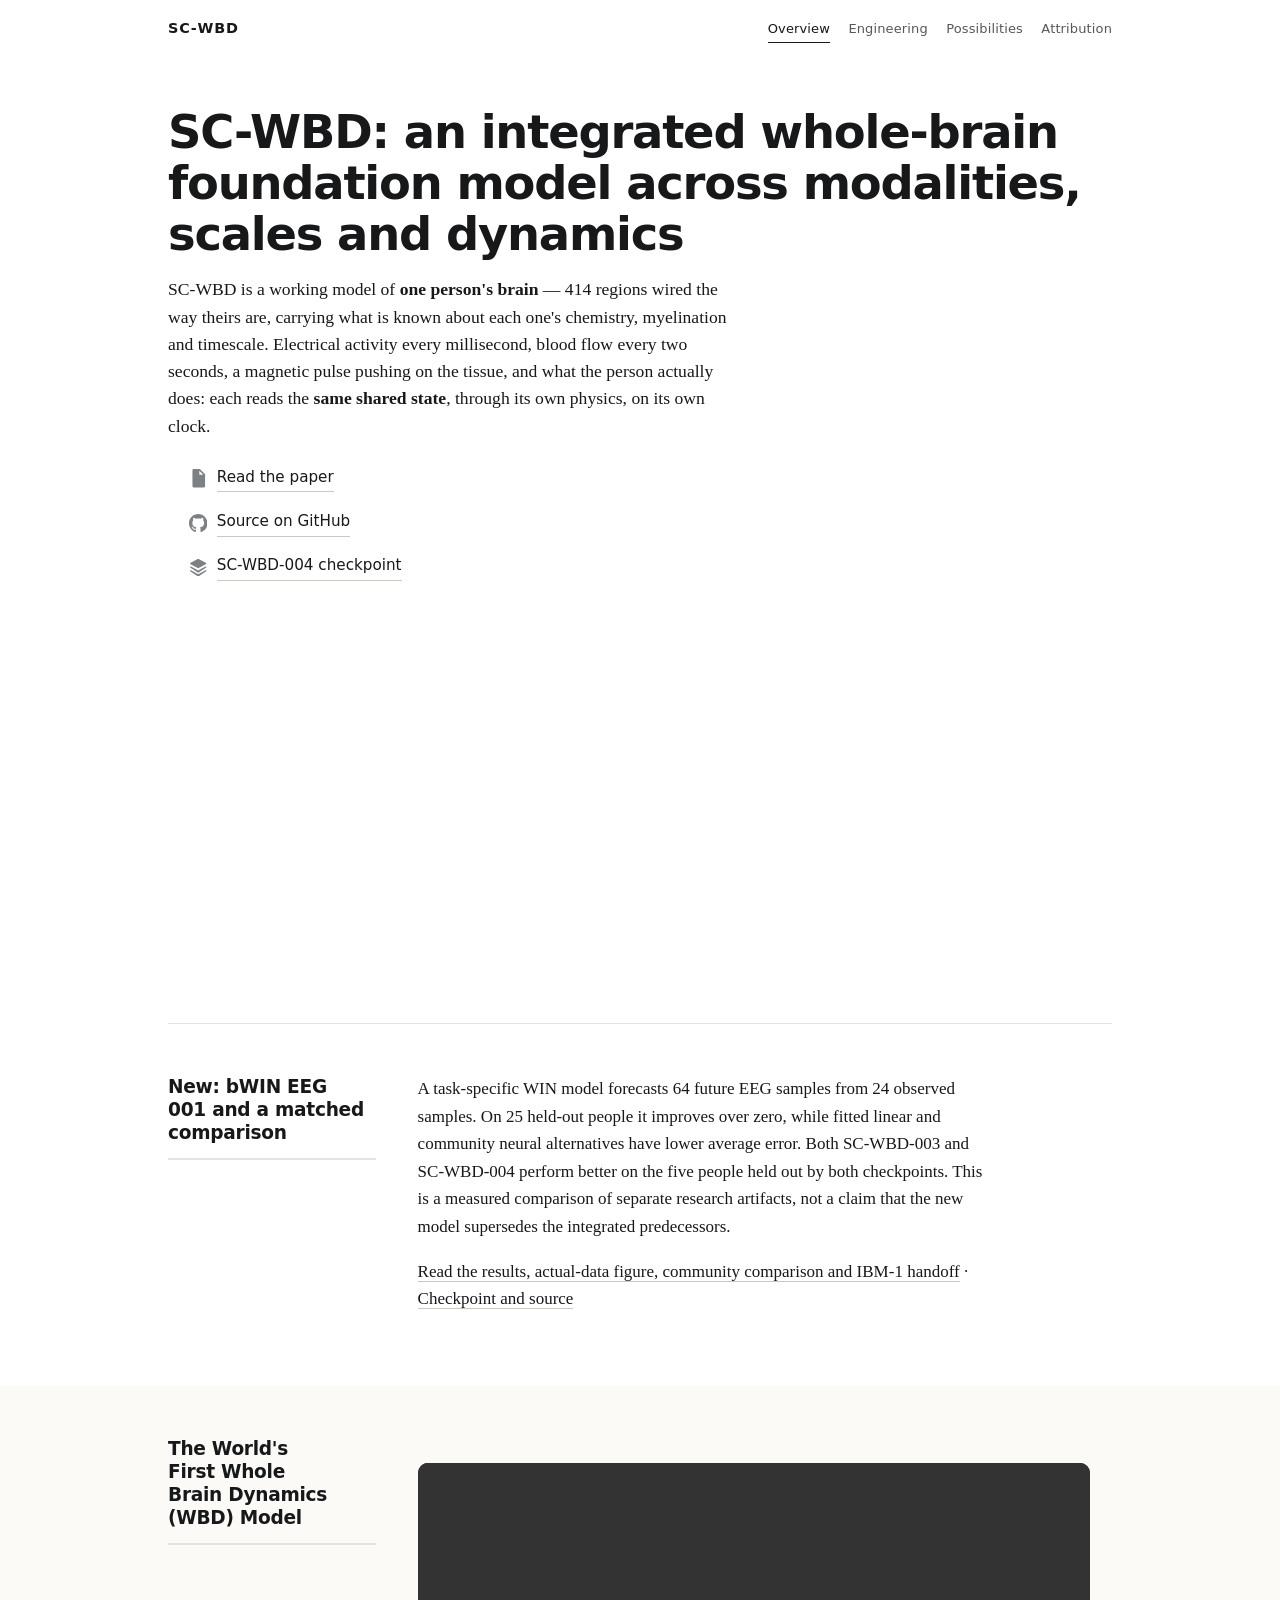
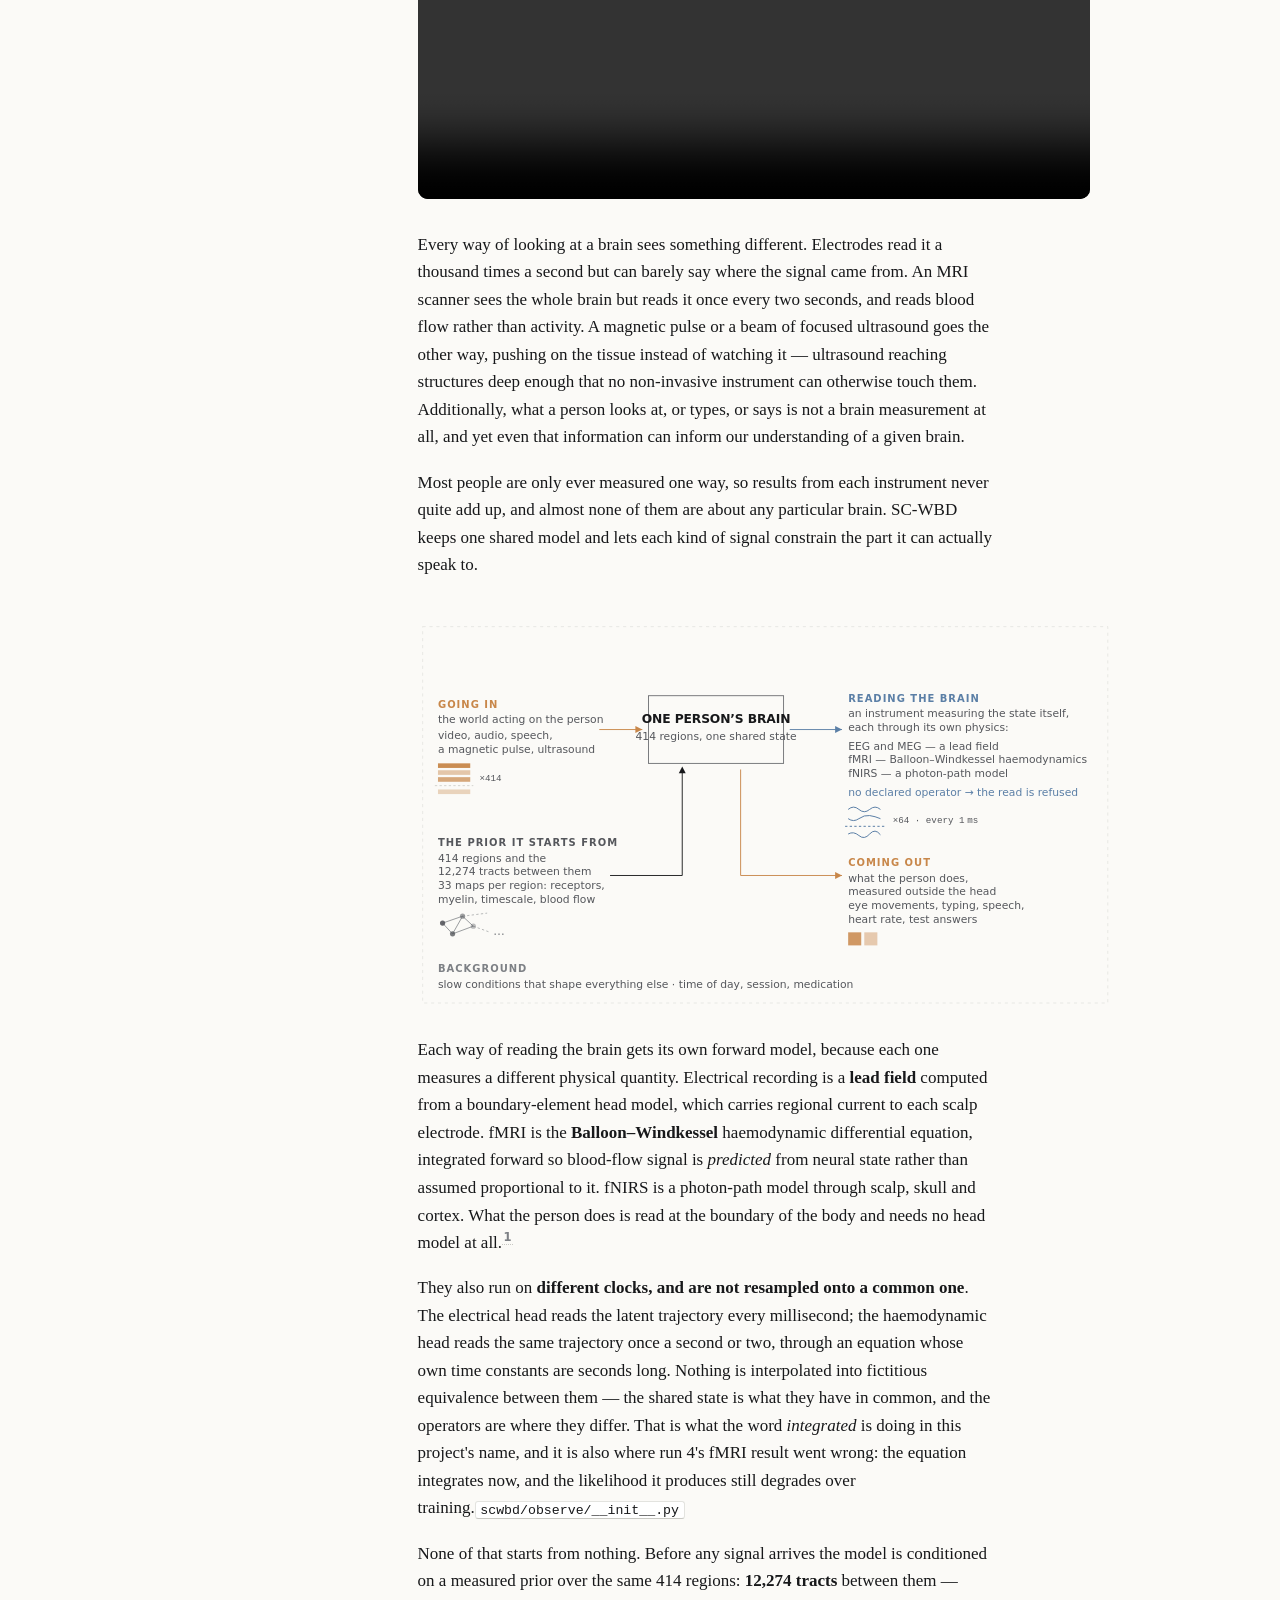
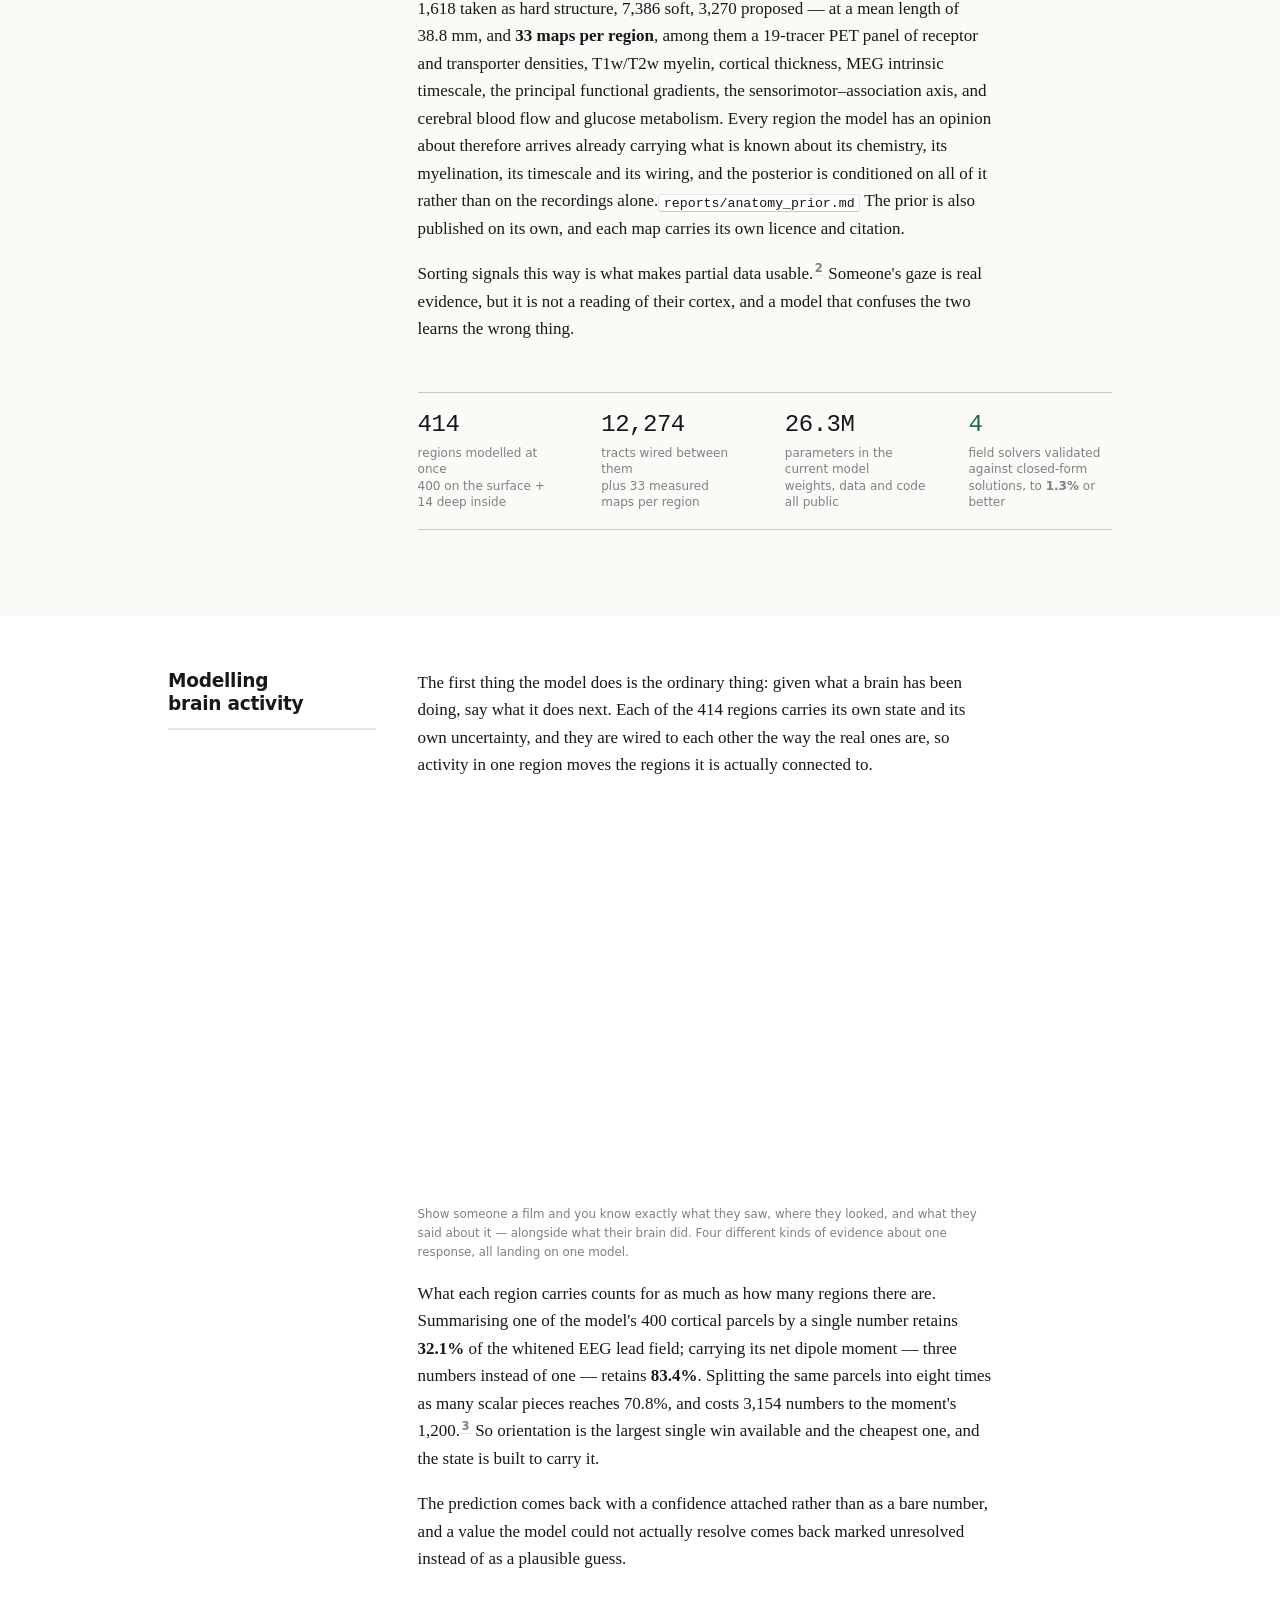
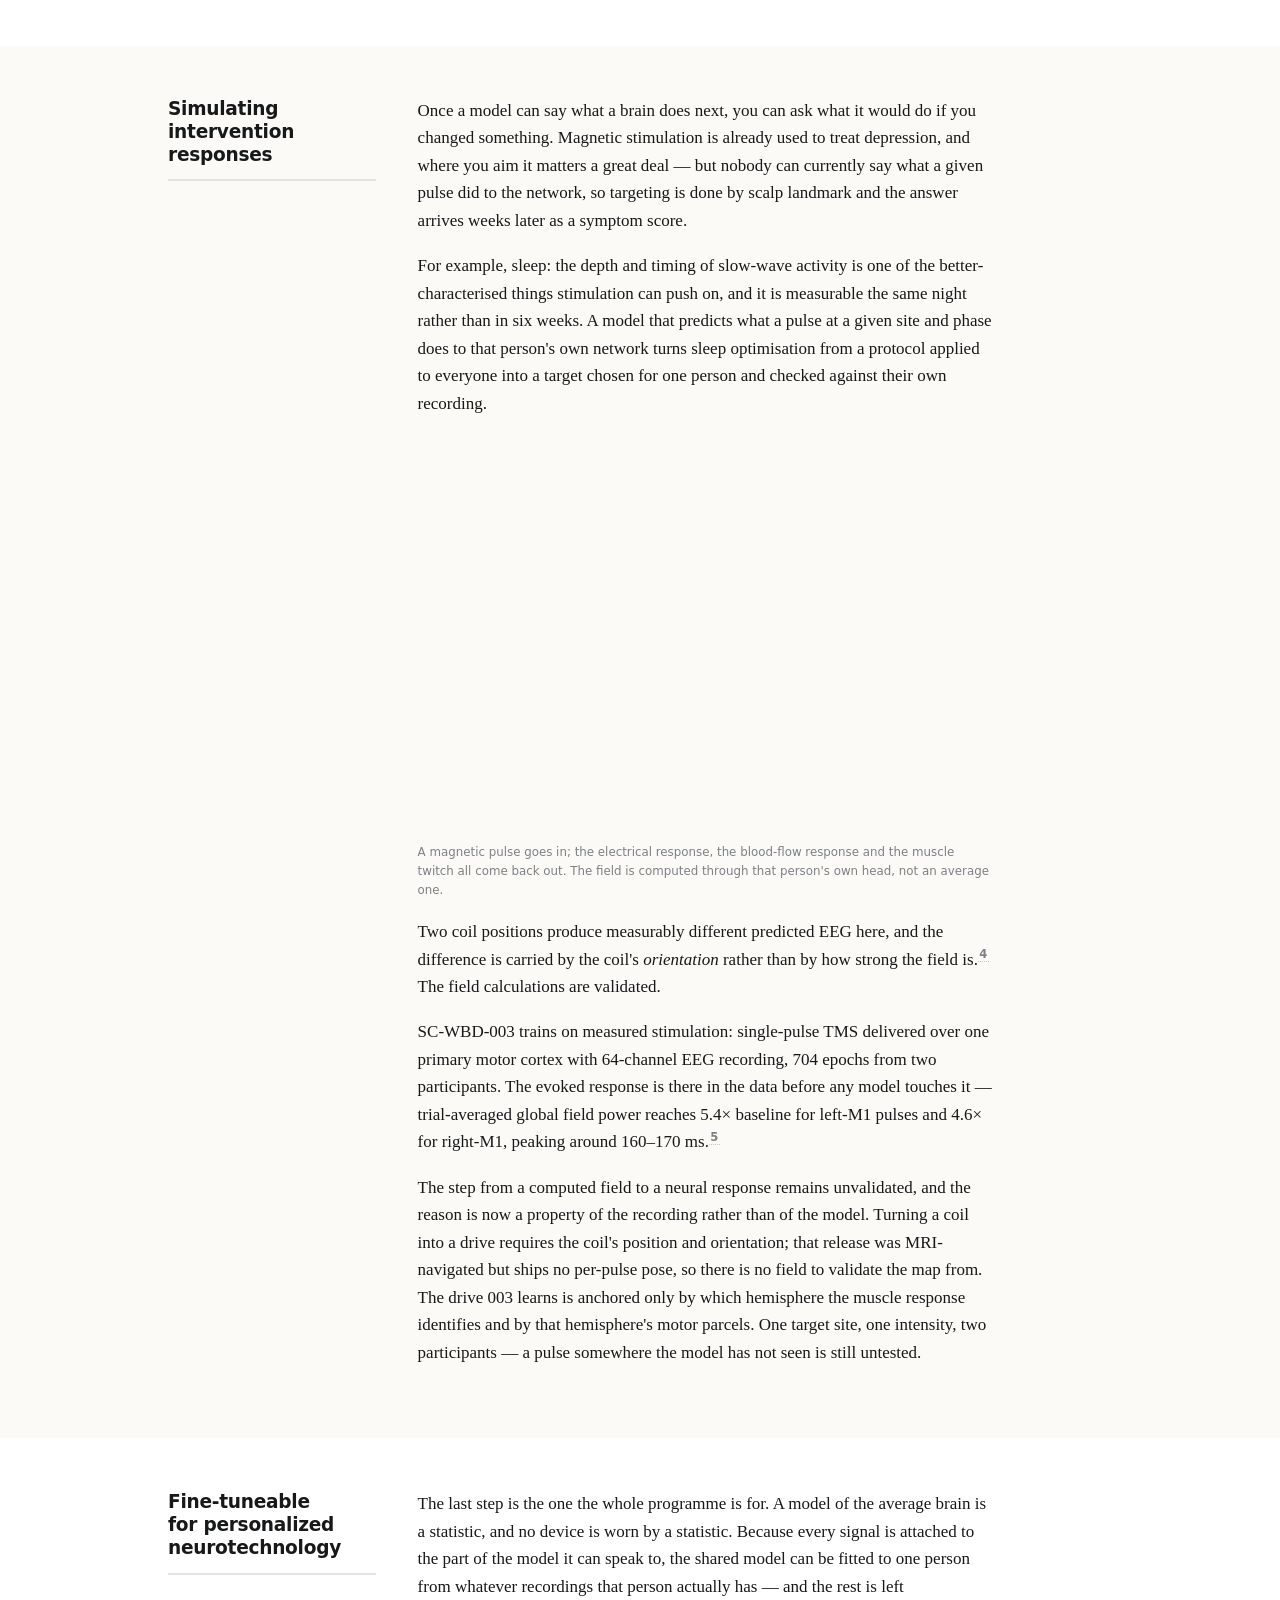
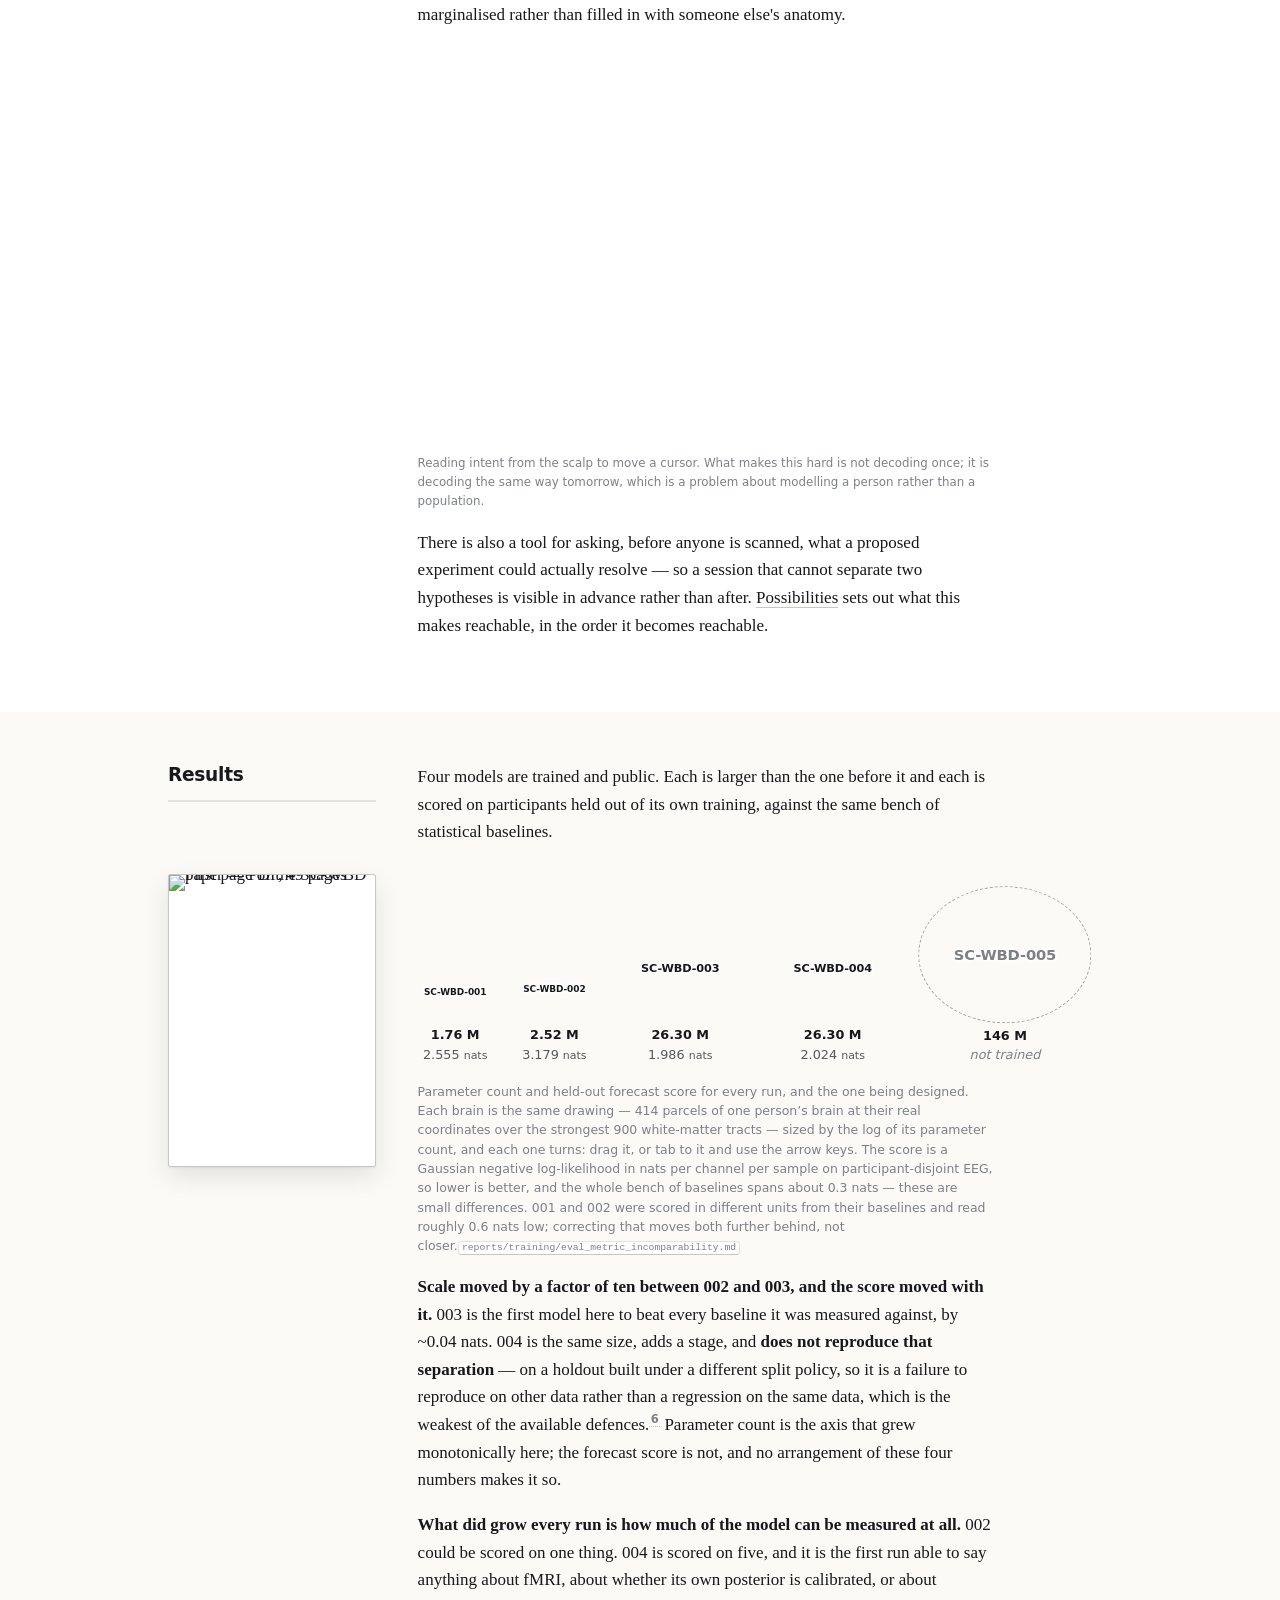
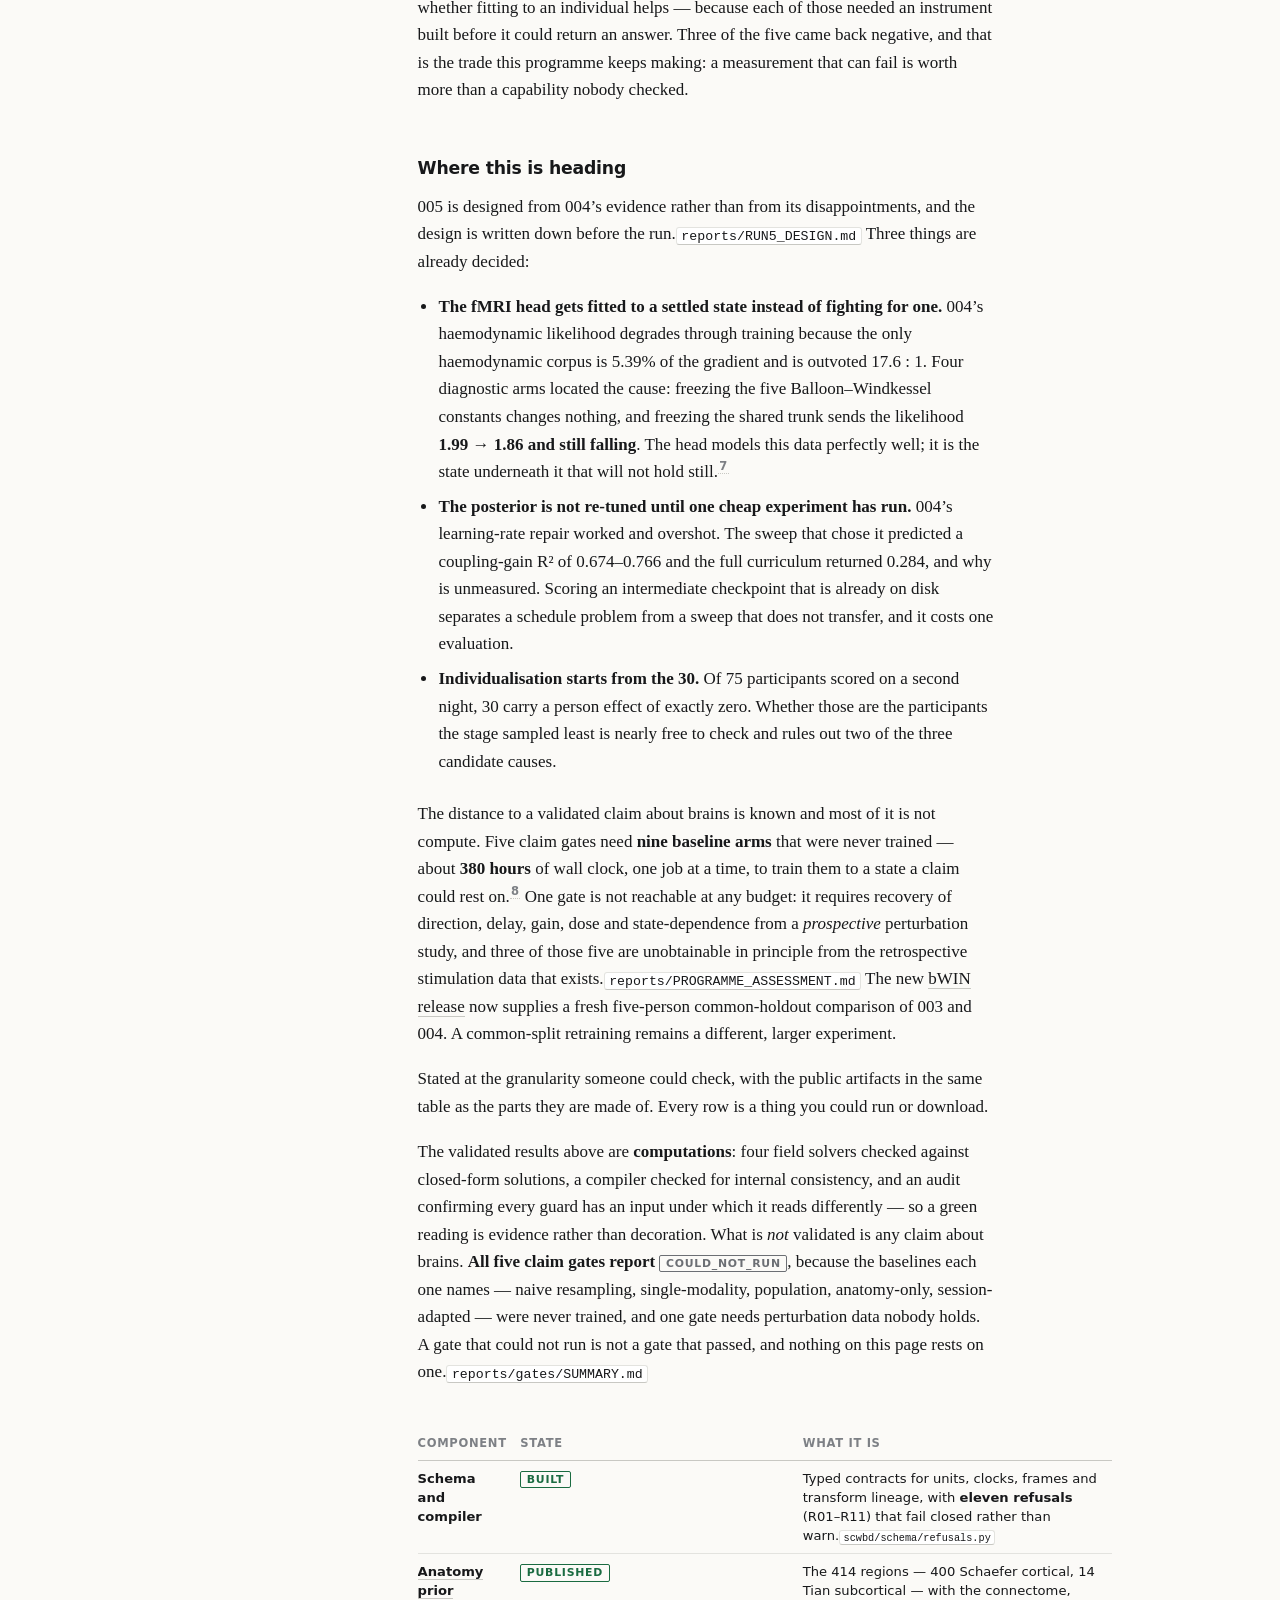
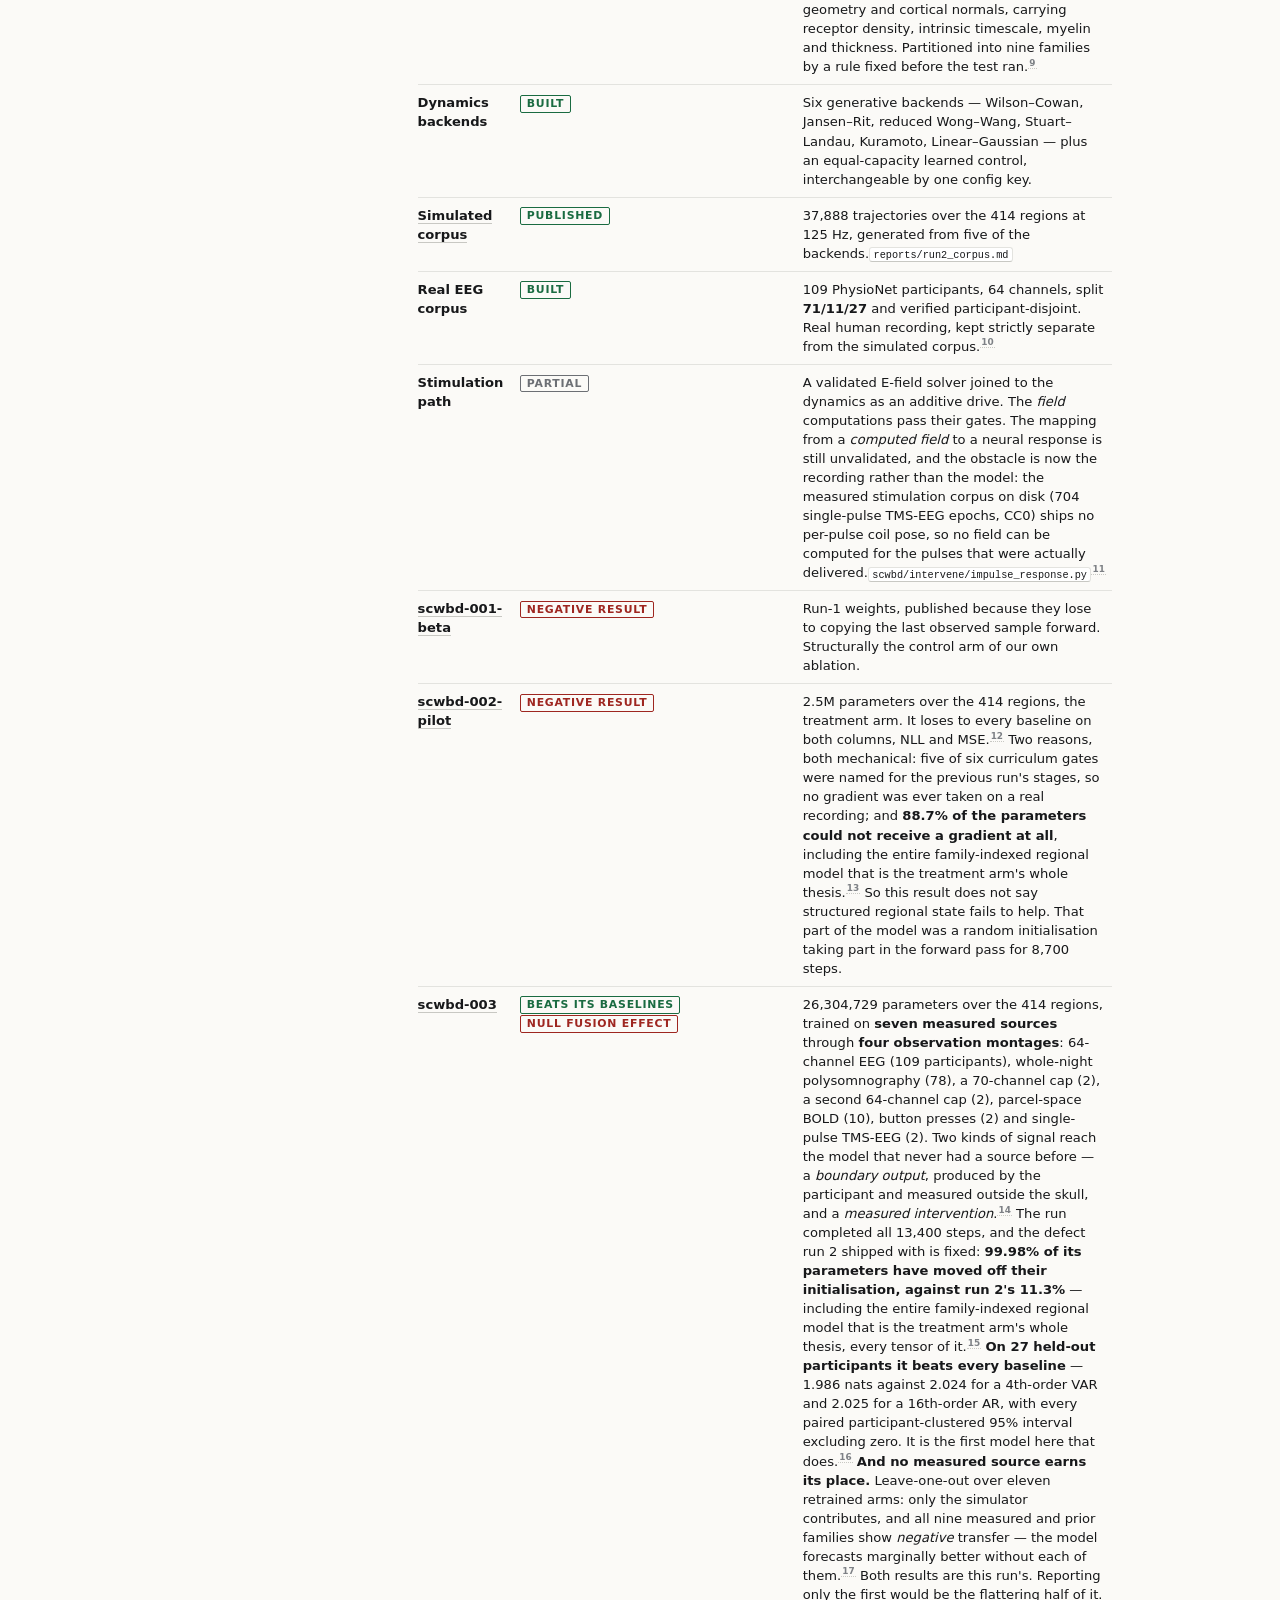
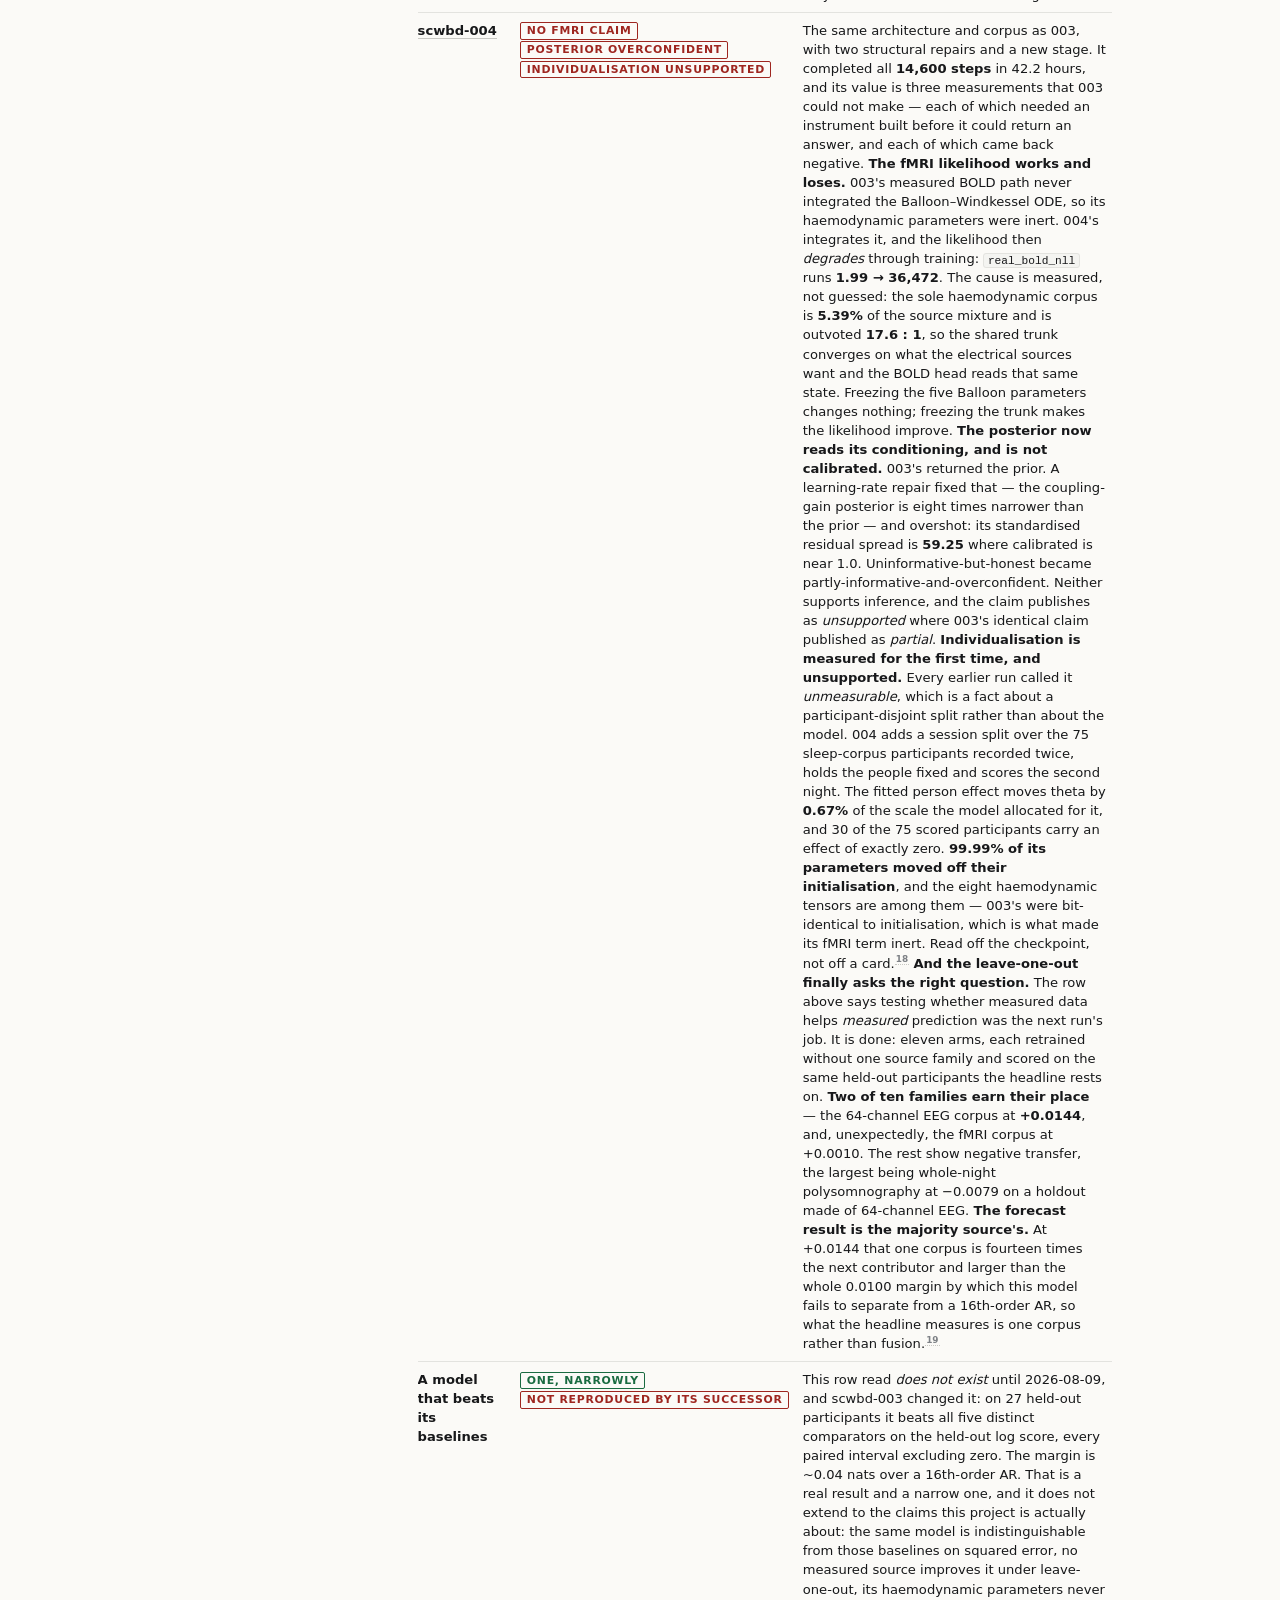
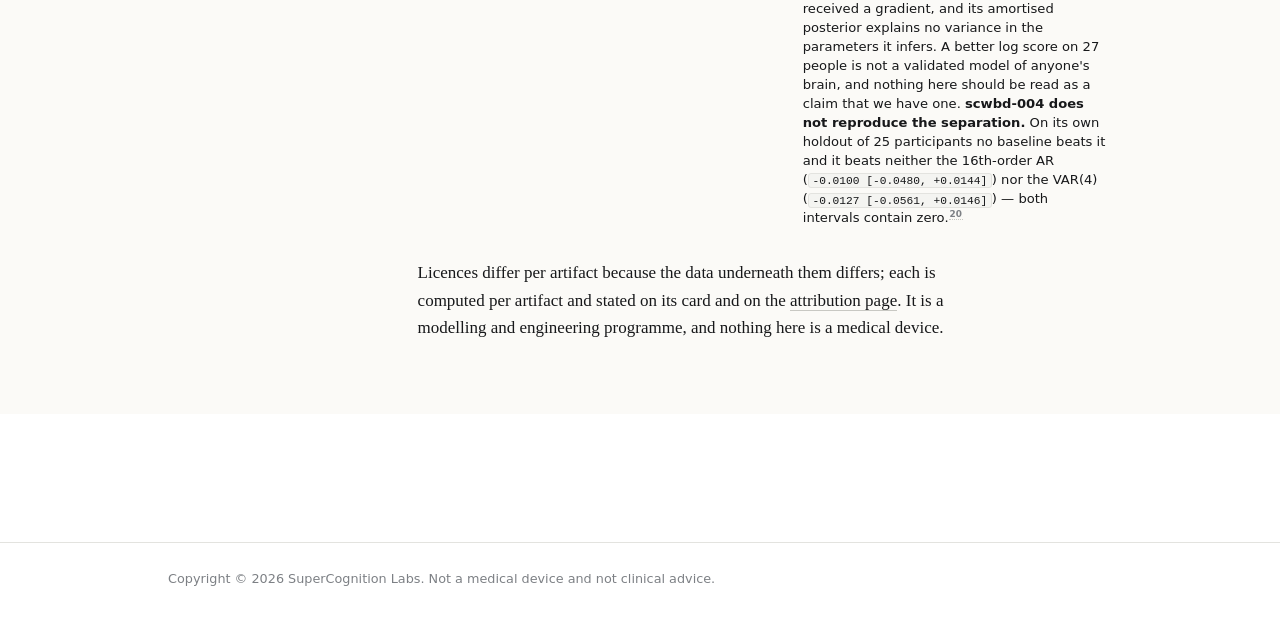
==== docs/index.html @ 57ebc047 "site: publish bWIN EEG comparison and verified checkpoint handoff" ====
<!doctype html>
<html lang="en">
<head>
<meta charset="utf-8">
<meta name="viewport" content="width=device-width, initial-scale=1">
<title>SC-WBD — Integrated whole-brain modelling across modalities, scales and dynamics</title>
<meta name="description" content="A foundation model for one brain&#x27;s dynamics across EEG, MEG, fMRI and stimulation — 414 parcels, structured per-region state, multiple clocks, individualized head model. One trained model beat its statistical baselines on a held-out log score, narrowly; its successor does not reproduce that separation, and measured three capabilities it could not previously test. This site says exactly what each run did and did not show.">
<meta name="color-scheme" content="light dark">
<meta property="og:title" content="SC-WBD — Integrated whole-brain modelling across modalities, scales and dynamics">
<meta property="og:description" content="A foundation model for one brain&#x27;s dynamics across EEG, MEG, fMRI and stimulation — 414 parcels, structured per-region state, multiple clocks, individualized head model. One trained model beat its statistical baselines on a held-out log score, narrowly; its successor does not reproduce that separation, and measured three capabilities it could not previously test. This site says exactly what each run did and did not show.">
<meta property="og:type" content="website">
<link rel="stylesheet" href="static/style.css">
<link rel="icon" href="data:image/svg+xml,<svg xmlns='http://www.w3.org/2000/svg' viewBox='0 0 16 16'><rect width='16' height='16' fill='none'/><rect x='2' y='9' width='2' height='5'/><rect x='5.5' y='5' width='2' height='9'/><rect x='9' y='7' width='2' height='7'/><rect x='12.5' y='2' width='2' height='12'/></svg>">
  <script defer src="static/brain.js"></script>
  <script defer src="static/arch.js"></script>
  <script defer src="static/reveal.js"></script>
</head>
<body class="flat-notes release">

<div class="scrollprog" id="scrollprog" aria-hidden="true"></div>

<header class="masthead">
  <div class="masthead-inner">
    <a class="wordmark" href="index.html">SC&#8209;WBD</a>
    <nav>
        <a href="index.html" class="active">Overview</a>
        <a href="engineering/index.html">Engineering</a>
        <a href="possibilities/index.html">Possibilities</a>
        <a href="attribution.html">Attribution</a>
    </nav>
  </div>
</header>

<main>

  <div class="wrap">
    <div class="pagehead">
      <h1>SC-WBD: an integrated whole-brain foundation model across modalities, scales and dynamics</h1>


    </div>
<div class="prose">
<section class="chapter chapter-intro" id="index-top">


<div class="herosplit herowide">
<div class="herotext">

<p class="lede">SC-WBD is a working model of <strong>one person's brain</strong> — 414
regions wired the way theirs are, carrying what is known about each one's chemistry,
myelination and timescale. Electrical activity every millisecond, blood flow every two
seconds, a magnetic pulse pushing on the tissue, and what the person actually does: each
reads the <strong>same shared state</strong>, through its own physics, on its own clock.</p>

<ul class="jumplinks">
<li><a href="paper/sc-wbd.pdf">
  <svg viewBox="0 0 16 16" aria-hidden="true"><path d="M4 0h5.5L14 4.5V15a1 1 0 0 1-1 1H4a1 1 0 0 1-1-1V1a1 1 0 0 1 1-1zm5 1.6V5h3.4L9 1.6zM5.2 8h5.6v1.1H5.2V8zm0 2.6h5.6v1.1H5.2v-1.1z"/></svg>
  <span>Read the paper</span></a></li>
<li><a href="https://github.com/JacobFV/sc-wbd">
  <svg viewBox="0 0 16 16" aria-hidden="true"><path d="M8 0C3.58 0 0 3.58 0 8c0 3.54 2.29 6.53 5.47 7.59.4.07.55-.17.55-.38 0-.19-.01-.82-.01-1.49-2.01.37-2.53-.49-2.69-.94-.09-.23-.48-.94-.82-1.13-.28-.15-.68-.52-.01-.53.63-.01 1.08.58 1.23.82.72 1.21 1.87.87 2.33.66.07-.52.28-.87.51-1.07-1.78-.2-3.64-.89-3.64-3.95 0-.87.31-1.59.82-2.15-.08-.2-.36-1.02.08-2.12 0 0 .67-.21 2.2.82a7.4 7.4 0 0 1 2-.27c.68 0 1.36.09 2 .27 1.53-1.04 2.2-.82 2.2-.82.44 1.1.16 1.92.08 2.12.51.56.82 1.27.82 2.15 0 3.07-1.87 3.75-3.65 3.95.29.25.54.73.54 1.48 0 1.07-.01 1.93-.01 2.2 0 .21.15.46.55.38A8.01 8.01 0 0 0 16 8c0-4.42-3.58-8-8-8z"/></svg>
  <span>Source on GitHub</span></a></li>
<li><a href="https://huggingface.co/jacob-valdez/scwbd-004">
  <svg viewBox="0 0 16 16" aria-hidden="true"><path d="M8 .6 15 4.3v.9L8 8.9 1 5.2v-.9L8 .6zM1 7.1l1.9 1L8 10.8l5.1-2.7 1.9-1v1.2L8 12.9 1 8.3V7.1zm0 3.3 1.9 1L8 14.1l5.1-2.7 1.9-1v1.2L8 16.2 1 11.6v-1.2z"/></svg>
  <span>SC-WBD-004 checkpoint</span></a></li>
</ul>

</div>
<div class="herofig">

<canvas class="arch-canvas archhero" data-case="bci" data-panels="scene"
        data-uses="on"
        data-src="static/brain.json" data-edges="static/edges.json"
        aria-label="SC-WBD-004, at the centre of the 414 regions of one person's brain at their real coordinates, with the strongest white-matter tracts between them. Drag to orbit. Around it, what the model is for: neural state estimation, whole-brain forecasting, cross-modal prediction, EEG source inference, EEG computer control, neural error detection, motor-intent decoding, language decoding, cognitive-state decoding, individualized brain mapping, functional network mapping, connectivity inference, perturbation forecasting, TMS target selection, TMS response prediction, tFUS target selection, tFUS response prediction, closed-loop neuromodulation, neurofeedback control, cognitive intervention design, longitudinal brain modeling, personalized digital twins, and behavioral forecasting."></canvas>

</div>
</div>
</section>
<section class="chapter" id="new-bwin-eeg-001-and-a-matched-comparison">
<h2>New: bWIN EEG 001 and a matched comparison</h2>

<p>A task-specific WIN model forecasts 64 future EEG samples from 24 observed
samples. On 25 held-out people it improves over zero, while fitted linear and
community neural alternatives have lower average error. Both SC-WBD-003 and
SC-WBD-004 perform better on the five people held out by both checkpoints.
This is a measured comparison of separate research artifacts, not a claim that
the new model supersedes the integrated predecessors.</p>
<p><a href="releases/bwin-eeg-001.html">Read the results, actual-data figure,
community comparison and IBM-1 handoff</a> ·
<a href="https://huggingface.co/brandonin/bwin-eeg-001">Checkpoint and source</a></p>
</section>
<section class="chapter tinted" id="the-world-s-first-whole-brain-dynamics-wbd-model">
<h2>The World's First Whole Brain Dynamics (WBD) Model</h2>


<figure class="videofig">
  <video controls preload="metadata" playsinline aria-label="What SC-WBD is, and what it is for, 52 seconds" src="https://pub-045364f0fab44827afa95b1e44b6e18d.r2.dev/scwbd-overview.mp4"></video>
</figure>

<p>Every way of looking at a brain sees something different. Electrodes read it a
thousand times a second but can barely say where the signal came from. An MRI
scanner sees the whole brain but reads it once every two seconds, and reads blood
flow rather than activity. A magnetic pulse or a beam of focused ultrasound goes
the other way, pushing on the tissue instead of watching it — ultrasound reaching
structures deep enough that no non-invasive instrument can otherwise touch them.
Additionally, what a person looks at, or types, or says is not a brain measurement
at all, and yet even that information can inform our understanding of a given
brain.</p>

<p>Most people are only ever measured one way, so results from each instrument
never quite add up, and almost none of them are about any particular brain.
SC-WBD keeps one shared model and lets each kind of signal constrain the part it
can actually speak to.</p>

<figure class="schematic">
<svg class="s-land" viewBox="0 0 904 502" role="img"
     aria-label="Schematic: what goes into the model and what comes out. The prior it starts from — 414 regions, 12,274 tracts between them, and 33 maps per region covering receptors, myelin, intrinsic timescale and blood flow. Going in: the world acting on the person. In the middle, one person's brain as one shared state. Reading the brain measures that state through a named forward operator — EEG and MEG through a lead field from a head model, fMRI through Balloon-Windkessel haemodynamics, fNIRS through a photon-path model — and an observation with no declared operator is refused. Coming out is what the person does, measured outside the head. Background is the slow conditions enclosing all of it.">
  <!-- context: the slow conditions everything else happens inside -->
  <rect class="s-dash" x="6" y="6" width="892" height="490"/>
  <text class="s-kind s-faint" x="26" y="456">BACKGROUND</text>
  <text class="s-note" x="26" y="476">slow conditions that shape everything else &#183; time of day, session, medication</text>

  <!-- The brain sits left of centre. It was centred, and the right column then
       had 210 units for lines like "Balloon-Windkessel haemodynamics", which
       left the drawing through the right edge -- the SVG is overflow:visible,
       so the text was not clipped by the viewBox, it was clipped by the page. -->
  <rect class="s-box s-strong" x="300" y="96" width="176" height="88"/>
  <text class="s-title" x="388" y="132" text-anchor="middle">ONE PERSON&#8217;S BRAIN</text>
  <text class="s-note" x="388" y="154" text-anchor="middle">414 regions, one shared state</text>

  <!-- stimulus -->
  <text class="s-kind s-warm" x="26" y="112">GOING IN</text>
  <text class="s-note" x="26" y="132">the world acting on the person</text>
  <text class="s-note" x="26" y="152">video, audio, speech,</text>
  <text class="s-note" x="26" y="170">a magnetic pulse, ultrasound</text>
  <path class="s-arrow s-warm" d="M236 140 H292"/>
  <path class="s-head s-warm" d="M292 140 l-9 -4.5 v9 z"/>
  <g class="s-glyph s-glyph-warm">
    <rect x="26" y="184" width="42" height="6" opacity="0.95"/>
    <rect x="26" y="193" width="42" height="6" opacity="0.45"/>
    <rect x="26" y="202" width="42" height="6" opacity="0.72"/>
    <path class="s-glyph-break" d="M22 213 H72"/>
    <rect x="26" y="218" width="42" height="6" opacity="0.34"/>
  </g>
  <text class="s-glyph-n" x="80" y="207">&#215;414</text>

  <!-- the prior: the conditioning that is there before any signal arrives -->
  <text class="s-kind" x="26" y="292">THE PRIOR IT STARTS FROM</text>
  <text class="s-note" x="26" y="312">414 regions and the</text>
  <text class="s-note" x="26" y="330">12,274 tracts between them</text>
  <text class="s-note" x="26" y="348">33 maps per region: receptors,</text>
  <text class="s-note" x="26" y="366">myelin, timescale, blood flow</text>
  <path class="s-arrow" d="M250 330 H344 V196"/>
  <path class="s-head" d="M344 188 l-4.5 9 h9 z"/>
  <g class="s-glyph s-glyph-graph">
    <path d="M32 392 L58 383 M32 392 L45 406 M58 383 L72 396 M45 406 L72 396 M58 383 L45 406"/>
    <path class="s-glyph-trail" d="M72 396 L94 404 M58 383 L90 379"/>
    <circle cx="32" cy="392" r="3.4" opacity="0.9"/>
    <circle cx="58" cy="383" r="3.4" opacity="0.55"/>
    <circle cx="45" cy="406" r="3.4" opacity="0.78"/>
    <circle cx="72" cy="396" r="3.4" opacity="0.38"/>
  </g>
  <text class="s-glyph-e" x="98" y="408">&#8230;</text>

  <!-- observation, through named operators -->
  <path class="s-arrow s-cool" d="M484 140 H552"/>
  <path class="s-head s-cool" d="M552 140 l-9 -4.5 v9 z"/>
  <text class="s-kind s-cool" x="560" y="104">READING THE BRAIN</text>
  <text class="s-note" x="560" y="124">an instrument measuring the state itself,</text>
  <text class="s-note" x="560" y="142">each through its own physics:</text>
  <text class="s-note" x="560" y="166">EEG and MEG &#8212; a lead field</text>
  <text class="s-note" x="560" y="184">fMRI &#8212; Balloon&#8211;Windkessel haemodynamics</text>
  <text class="s-note" x="560" y="202">fNIRS &#8212; a photon-path model</text>
  <text class="s-note s-cool" x="560" y="226">no declared operator &#8594; the read is refused</text>
  <g class="s-glyph s-glyph-cool">
    <path d="M560 244 q7 -6 14 0 t14 0 t14 0"/>
    <path d="M560 256 q7 5 14 0 t14 -4 t14 4"/>
    <path class="s-glyph-break" d="M556 266 H610"/>
    <path d="M560 276 q7 -4 14 2 t14 -2 t14 1"/>
  </g>
  <text class="s-glyph-n" x="618" y="262">&#215;64 &#183; every 1&#8239;ms</text>

  <!-- boundary output -->
  <path class="s-arrow s-warm" d="M420 192 V330 H552"/>
  <path class="s-head s-warm" d="M552 330 l-9 -4.5 v9 z"/>
  <text class="s-kind s-warm" x="560" y="318">COMING OUT</text>
  <text class="s-note" x="560" y="338">what the person does,</text>
  <text class="s-note" x="560" y="356">measured outside the head</text>
  <text class="s-note" x="560" y="374">eye movements, typing, speech,</text>
  <text class="s-note" x="560" y="392">heart rate, test answers</text>
  <g class="s-glyph s-glyph-warm">
    <rect x="560" y="404" width="17" height="17" opacity="0.85"/>
    <rect x="581" y="404" width="17" height="17" opacity="0.42"/>
  </g>
</svg>
<svg class="s-port" viewBox="0 0 420 1120" role="img" aria-hidden="true">
  <rect class="s-dash" x="6" y="6" width="408" height="1108"/>

  <!-- the prior, first: it is there before any signal arrives, and it gets
       its own arrow. Without one it reads as a caption rather than an input,
       which is exactly the thing this drawing was underselling. -->
  <text class="s-kind" x="26" y="56">THE PRIOR IT STARTS FROM</text>
  <text class="s-note" x="26" y="80">414 regions and the</text>
  <text class="s-note" x="26" y="102">12,274 tracts between them</text>
  <text class="s-note" x="26" y="124">33 maps per region:</text>
  <text class="s-note" x="26" y="146">receptors, myelin,</text>
  <text class="s-note" x="26" y="168">timescale, blood flow</text>
  <g class="s-glyph s-glyph-graph">
    <path d="M32 196 L60 186 M32 196 L46 212 M60 186 L76 200 M46 212 L76 200 M60 186 L46 212"/>
    <path class="s-glyph-trail" d="M76 200 L100 209 M60 186 L96 182"/>
    <circle cx="32" cy="196" r="3.6" opacity="0.9"/>
    <circle cx="60" cy="186" r="3.6" opacity="0.55"/>
    <circle cx="46" cy="212" r="3.6" opacity="0.78"/>
    <circle cx="76" cy="200" r="3.6" opacity="0.38"/>
  </g>
  <text class="s-glyph-e" x="104" y="212">&#8230;</text>
  <path class="s-arrow" d="M300 200 H344 V424"/>
  <path class="s-head" d="M344 432 l-4.5 -9 h9 z"/>

  <!-- stimulus -->
  <text class="s-kind s-warm" x="26" y="266">GOING IN</text>
  <text class="s-note" x="26" y="290">the world acting on the person</text>
  <text class="s-note" x="26" y="312">video, audio, speech,</text>
  <text class="s-note" x="26" y="334">a magnetic pulse, ultrasound</text>
  <g class="s-glyph s-glyph-warm">
    <rect x="26" y="350" width="44" height="7" opacity="0.95"/>
    <rect x="26" y="360" width="44" height="7" opacity="0.45"/>
    <rect x="26" y="370" width="44" height="7" opacity="0.72"/>
    <path class="s-glyph-break" d="M22 382 H74"/>
    <rect x="26" y="388" width="44" height="7" opacity="0.34"/>
  </g>
  <text class="s-glyph-n" x="82" y="376">&#215;414</text>
  <path class="s-arrow s-warm" d="M210 404 V424"/>
  <path class="s-head s-warm" d="M210 432 l-4.5 -9 h9 z"/>

  <!-- the object being modelled -->
  <rect class="s-box s-strong" x="60" y="440" width="300" height="96"/>
  <text class="s-title" x="210" y="480" text-anchor="middle">ONE PERSON&#8217;S BRAIN</text>
  <text class="s-note" x="210" y="506" text-anchor="middle">414 regions, one shared state</text>

  <!-- both outputs leave the brain: a short fork, then two blocks -->
  <path class="s-arrow s-cool" d="M150 536 V596"/>
  <path class="s-head s-cool" d="M150 604 l-4.5 -9 h9 z"/>
  <path class="s-arrow s-warm" d="M300 536 V848 H70 V862"/>
  <path class="s-head s-warm" d="M70 870 l-4.5 -9 h9 z"/>

  <text class="s-kind s-cool" x="26" y="636">READING THE BRAIN</text>
  <text class="s-note" x="26" y="660">an instrument measuring the</text>
  <text class="s-note" x="26" y="682">state itself, each through</text>
  <text class="s-note" x="26" y="704">its own physics:</text>
  <text class="s-note" x="26" y="732">EEG and MEG &#8212; a lead field</text>
  <text class="s-note" x="26" y="754">fMRI &#8212; Balloon&#8211;Windkessel</text>
  <text class="s-note" x="26" y="776">fNIRS &#8212; a photon-path model</text>
  <g class="s-glyph s-glyph-cool">
    <path d="M26 796 q8 -6 16 0 t16 0 t16 0"/>
    <path d="M26 810 q8 5 16 0 t16 -4 t16 4"/>
    <path class="s-glyph-break" d="M22 822 H84"/>
    <path d="M26 834 q8 -4 16 2 t16 -2 t16 1"/>
  </g>
  <text class="s-glyph-n" x="94" y="818">&#215;64 &#183; every 1&#8239;ms</text>

  <text class="s-kind s-warm" x="26" y="884">COMING OUT</text>
  <text class="s-note" x="26" y="908">what the person does,</text>
  <text class="s-note" x="26" y="930">measured outside the head</text>
  <text class="s-note" x="26" y="952">eye movements, typing, speech,</text>
  <text class="s-note" x="26" y="974">heart rate, test answers</text>
  <g class="s-glyph s-glyph-warm">
    <rect x="26" y="992" width="19" height="19" opacity="0.85"/>
    <rect x="50" y="992" width="19" height="19" opacity="0.42"/>
  </g>

  <text class="s-kind s-faint" x="26" y="1054">BACKGROUND</text>
  <text class="s-note" x="26" y="1078">slow conditions that shape all of it &#183;</text>
  <text class="s-note" x="26" y="1098">time of day, session, medication</text>
</svg>
</figure>

<p>Each way of reading the brain gets its own forward model, because each one
measures a different physical quantity. Electrical recording is a
<strong>lead field</strong> computed from a boundary-element head model, which
carries regional current to each scalp electrode. fMRI is the
<strong>Balloon&#8211;Windkessel</strong> haemodynamic differential equation,
integrated forward so blood-flow signal is <em>predicted</em> from neural state
rather than assumed proportional to it. fNIRS is a photon-path model through
scalp, skull and cortex. What the person does is read at the boundary of the
body and needs no head model at all.<span class="note"><input type="checkbox" id="index-n1" class="note-toggle"><label for="index-n1" class="note-ref">1</label><span class="note-body"><span class="note-n">1</span>In the package these are
<code>EEGObservationOperator</code>, <code>BOLDObservationOperator</code>,
<code>FNIRSObservationOperator</code> and
<code>BehaviorObservationOperator</code>. Each implements the same interface —
a prediction plus a bias-and-variance ledger — on its own spatial support and
its own clock, and each returns what it does not know rather than a point
estimate that hides it.</span></span></p>

<p>They also run on <strong>different clocks, and are not resampled onto a
common one</strong>. The electrical head reads the latent trajectory every
millisecond; the haemodynamic head reads the same trajectory once a second or
two, through an equation whose own time constants are seconds long. Nothing is
interpolated into fictitious equivalence between them — the shared state is
what they have in common, and the operators are where they differ. That is what
the word <em>integrated</em> is doing in this project's name, and it is also
where run 4's fMRI result went wrong: the equation integrates now, and the
likelihood it produces still degrades over training.<a class="src" href="https://github.com/JacobFV/sc-wbd/blob/master/scwbd/observe/__init__.py">scwbd/observe/__init__.py</a></p>

<p>None of that starts from nothing. Before any signal arrives the model is
conditioned on a measured prior over the same 414 regions:
<strong>12,274 tracts</strong> between them &mdash; 1,618 taken as hard
structure, 7,386 soft, 3,270 proposed &mdash; at a mean length of 38.8&nbsp;mm,
and <strong>33 maps per region</strong>, among them a 19-tracer PET panel of
receptor and transporter densities, T1w/T2w myelin, cortical thickness, MEG
intrinsic timescale, the principal functional gradients, the
sensorimotor&ndash;association axis, and cerebral blood flow and glucose
metabolism. Every region the model has an opinion about therefore arrives
already carrying what is known about its chemistry, its myelination, its
timescale and its wiring, and the posterior is conditioned on all of it rather
than on the recordings alone.<a class="src" href="https://github.com/JacobFV/sc-wbd/blob/master/reports/anatomy_prior.md">reports/anatomy_prior.md</a> The prior is
also published on its own, and each map carries its own licence and
citation.</p>

<p>Sorting signals this way is what makes partial data usable.<span class="note"><input type="checkbox" id="index-n2" class="note-toggle"><label for="index-n2" class="note-ref">2</label><span class="note-body"><span class="note-n">2</span>In the
schema these are <code>stimulus</code>, <code>observation</code>,
<code>boundary_output</code> and <code>context</code>, and the distinction is
enforced: an <code>observation</code> must declare the forward operator it is
measured through, or it is refused. Without that axis, eye tracking and button
presses could only be declared as measurements of neural state, which is a
different and wrong claim.</span></span> Someone's gaze is real evidence, but it is not a
reading of their cortex, and a model that confuses the two learns the wrong
thing.</p>

<div class="keyfig">
  <div><span class="n">414</span><span class="l">regions modelled at once<br>400 on the surface + 14 deep inside</span></div>
  <div><span class="n">12,274</span><span class="l">tracts wired between them<br>plus 33 measured maps per region</span></div>
  <div><span class="n">26.3M</span><span class="l">parameters in the current model<br>weights, data and code all public</span></div>
  <div><span class="n pass">4</span><span class="l">field solvers validated<br>against closed-form solutions, to <strong>1.3%</strong> or better</span></div>
</div>
</section>
<section class="chapter" id="modelling-brain-activity">
<h2>Modelling brain activity</h2>


<p>The first thing the model does is the ordinary thing: given what a brain has
been doing, say what it does next. Each of the 414 regions carries its own state
and its own uncertainty, and they are wired to each other the way the real ones
are, so activity in one region moves the regions it is actually connected to.</p>

<canvas class="arch-canvas" data-case="semantic"
        data-src="static/brain.json" data-edges="static/edges.json"
        aria-label="Diagram: parcels and tracts annotated to the signal categories a naturalistic viewing study uses."></canvas>
<p class="arch-cap">Show someone a film and you know exactly what they saw, where
they looked, and what they said about it — alongside what their brain did. Four
different kinds of evidence about one response, all landing on one model.</p>

<p>What each region carries counts for as much as how many regions there are.
Summarising one of the model's 400 cortical parcels by a single number retains
<strong>32.1%</strong> of the whitened EEG lead field; carrying its net dipole
moment — three numbers instead of one — retains <strong>83.4%</strong>. Splitting
the same parcels into eight times as many scalar pieces reaches 70.8%, and costs
3,154 numbers to the moment's 1,200.<span class="note"><input type="checkbox" id="index-n3" class="note-toggle"><label for="index-n3" class="note-ref">3</label><span class="note-body"><span class="note-n">3</span>Measured on a real boundary-element forward
solution, not on the analytic stand-in the trainer falls back to, and measured on
Schaefer400x7 — the parcellation this model runs on. Until August 2026 this page
quoted 5.6% against 51.7%, a factor of nine: the same measurement on the
68-parcel Desikan-Killiany atlas, which the model does not use. Both are real and
only one is about SC-WBD.
<a href="engineering/resolution-pair.html">The full table</a>.</span></span> So orientation
is the largest single win available and the cheapest one, and the state is built
to carry it.</p>

<p>The prediction comes back with a confidence attached rather than as a bare
number, and a value the model could not actually resolve comes back marked
unresolved instead of as a plausible guess.</p>
</section>
<section class="chapter tinted" id="simulating-intervention-responses">
<h2>Simulating intervention responses</h2>


<p>Once a model can say what a brain does next, you can ask what it would do if
you changed something. Magnetic stimulation is already used to treat depression,
and where you aim it matters a great deal — but nobody can currently say what a
given pulse did to the network, so targeting is done by scalp landmark and the
answer arrives weeks later as a symptom score.</p>

<p>For example, sleep: the depth and timing of slow-wave activity is one of the
better-characterised things stimulation can push on, and it is measurable the same
night rather than in six weeks. A model that predicts what a pulse at a given
site and phase does to that person's own network turns sleep optimisation from a
protocol applied to everyone into a target chosen for one person and checked
against their own recording.</p>

<canvas class="arch-canvas" data-case="tms"
        data-src="static/brain.json" data-edges="static/edges.json"
        aria-label="Diagram: parcels and tracts annotated to the signal categories TMS target selection uses."></canvas>
<p class="arch-cap">A magnetic pulse goes in; the electrical response, the
blood-flow response and the muscle twitch all come back out. The field is computed
through that person's own head, not an average one.</p>

<p>Two coil positions produce measurably different predicted EEG here, and the
difference is carried by the coil's <em>orientation</em> rather than by how strong
the field is.<span class="note"><input type="checkbox" id="index-n4" class="note-toggle"><label for="index-n4" class="note-ref">4</label><span class="note-body"><span class="note-n">4</span>A 200-permutation shuffled-normal null puts the real contrast
above every permutation (p = 0.005). The criterion was committed while the
checkpoint directory was still empty.</span></span> The field calculations are validated.</p>

<p>SC-WBD-003 trains on measured stimulation: single-pulse TMS delivered over one
primary motor cortex with 64-channel EEG recording, 704 epochs from two
participants. The evoked response is there in the data before any model touches
it — trial-averaged global field power reaches 5.4&times; baseline for left-M1
pulses and 4.6&times; for right-M1, peaking around 160–170&nbsp;ms.<span class="note"><input type="checkbox" id="index-n5" class="note-toggle"><label for="index-n5" class="note-ref">5</label><span class="note-body"><span class="note-n">5</span>The
model's fast clock is 8 ms, so components earlier than roughly N45 sit below its
temporal resolution and nothing here claims them. The first 10 ms after each
pulse is excluded from the likelihood by a mask rather than deleted, so the
rollout still integrates through it.</span></span></p>

<p>The step from a computed field to a neural response remains unvalidated, and
the reason is now a property of the recording rather than of the model. Turning a
coil into a drive requires the coil's position and orientation; that release was
MRI-navigated but ships no per-pulse pose, so there is no field to validate the
map from. The drive 003 learns is anchored only by which hemisphere the muscle
response identifies and by that hemisphere's motor parcels. One target site, one
intensity, two participants — a pulse somewhere the model has not seen is still
untested.</p>
</section>
<section class="chapter" id="fine-tuneable-for-personalized-neurotechnology">
<h2>Fine-tuneable for personalized neurotechnology</h2>


<p>The last step is the one the whole programme is for. A model of the average
brain is a statistic, and no device is worn by a statistic. Because every signal
is attached to the part of the model it can speak to, the shared model can be
fitted to one person from whatever recordings that person actually has — and the
rest is left marginalised rather than filled in with someone else's anatomy.</p>

<canvas class="arch-canvas" data-case="bci"
        data-src="static/brain.json" data-edges="static/edges.json"
        aria-label="Diagram: parcels and tracts annotated to the signal categories a cursor-control task uses."></canvas>
<p class="arch-cap">Reading intent from the scalp to move a cursor. What makes
this hard is not decoding once; it is decoding the same way tomorrow, which is a
problem about modelling a person rather than a population.</p>

<p>There is also a tool for asking, before anyone is scanned, what a proposed
experiment could actually resolve — so a session that cannot separate two
hypotheses is visible in advance rather than after.
<a href="possibilities/index.html">Possibilities</a> sets out what this makes
reachable, in the order it becomes reachable.</p>
</section>
<section class="chapter tinted" id="results">
<h2>Results</h2>


<p>Four models are trained and public. Each is larger than the one before it and
each is scored on participants held out of its own training, against the same
bench of statistical baselines.</p>

<div class="runstack">
  <figure class="run" style="--w: 0.3934">
    <span class="runbrain">
      <span class="runcrop"><canvas data-brain tabindex="0" role="img"
              data-src="static/brain.json" data-edges="static/edges.json"
              aria-label="SC-WBD-001, 1.76 M parameters, held-out NLL 2.555. Drag or use the arrow keys to turn it."></canvas></span>
      <span class="runmark">SC-WBD-001</span>
    </span>
    <figcaption class="runnums">
      <span class="runparams">1.76 M</span>
      <span class="runscore">2.555 <abbr title="nats per channel per sample">nats</abbr></span>
    </figcaption>
  </figure>
  <figure class="run" style="--w: 0.4427">
    <span class="runbrain">
      <span class="runcrop"><canvas data-brain tabindex="0" role="img"
              data-src="static/brain.json" data-edges="static/edges.json"
              aria-label="SC-WBD-002, 2.52 M parameters, held-out NLL 3.179. Drag or use the arrow keys to turn it."></canvas></span>
      <span class="runmark">SC-WBD-002</span>
    </span>
    <figcaption class="runnums">
      <span class="runparams">2.52 M</span>
      <span class="runscore">3.179 <abbr title="nats per channel per sample">nats</abbr></span>
    </figcaption>
  </figure>
  <figure class="run" style="--w: 0.7648">
    <span class="runbrain">
      <span class="runcrop"><canvas data-brain tabindex="0" role="img"
              data-src="static/brain.json" data-edges="static/edges.json"
              aria-label="SC-WBD-003, 26.30 M parameters, held-out NLL 1.986. Drag or use the arrow keys to turn it."></canvas></span>
      <span class="runmark">SC-WBD-003</span>
    </span>
    <figcaption class="runnums">
      <span class="runparams">26.30 M</span>
      <span class="runscore">1.986 <abbr title="nats per channel per sample">nats</abbr></span>
    </figcaption>
  </figure>
  <figure class="run" style="--w: 0.7648">
    <span class="runbrain">
      <span class="runcrop"><canvas data-brain tabindex="0" role="img"
              data-src="static/brain.json" data-edges="static/edges.json"
              aria-label="SC-WBD-004, 26.30 M parameters, held-out NLL 2.024. Drag or use the arrow keys to turn it."></canvas></span>
      <span class="runmark">SC-WBD-004</span>
    </span>
    <figcaption class="runnums">
      <span class="runparams">26.30 M</span>
      <span class="runscore">2.024 <abbr title="nats per channel per sample">nats</abbr></span>
    </figcaption>
  </figure>
  <figure class="run pending" style="--w: 1.0000">
    <span class="runbrain">
      <span class="runcrop"><canvas data-brain tabindex="0" role="img"
              data-src="static/brain.json" data-edges="static/edges.json"
              aria-label="SC-WBD-005, a design target of 146 M parameters, not trained and carrying no score. Drag or use the arrow keys to turn it."></canvas></span>
      <span class="runmark">SC-WBD-005</span>
    </span>
    <figcaption class="runnums">
      <span class="runparams">146 M</span>
      <span class="runscore runnone">not trained</span>
    </figcaption>
  </figure>
</div>

<p class="runlegend">Parameter count and held-out forecast score for every run,
and the one being designed. Each brain is the same drawing &mdash; 414 parcels of
one person&rsquo;s brain at their real coordinates over the strongest 900
white-matter tracts &mdash; sized by the log of its parameter count, and each one
turns: drag it, or tab to it and use the arrow keys. The score is a Gaussian
negative log-likelihood in nats per channel per sample on participant-disjoint
EEG, so lower is better, and the whole bench of baselines spans about 0.3 nats
&mdash; these are small differences. 001 and 002 were scored in different units
from their baselines and read roughly 0.6 nats low; correcting that moves both
further behind, not closer.<a class="src" href="https://github.com/JacobFV/sc-wbd/blob/master/reports/training/eval_metric_incomparability.md">reports/training/eval_metric_incomparability.md</a></p>

<p><strong>Scale moved by a factor of ten between 002 and 003, and the score moved
with it.</strong> 003 is the first model here to beat every baseline it was
measured against, by ~0.04 nats. 004 is the same size, adds a stage, and
<strong>does not reproduce that separation</strong> &mdash; on a holdout built
under a different split policy, so it is a failure to reproduce on other data
rather than a regression on the same data, which is the weakest of the available
defences.<span class="note"><input type="checkbox" id="index-n6" class="note-toggle"><label for="index-n6" class="note-ref">6</label><span class="note-body"><span class="note-n">6</span>ISSUE-014 versioned the split policy between the two runs: 003
scored 27 participants under <code>shuffle_slice_v1</code>, 004 scores 25 under
<code>stable_hash_v2</code>. The new bWIN comparison freshly scores both checkpoints on the five people
held out by both, preserving their original training splits. That narrow common
subset does not replace a full retraining/evaluation under one shared policy;
see the linked bWIN release for the matched result.</span></span> Parameter count is
the axis that grew monotonically here; the forecast score is not, and no arrangement
of these four numbers makes it so.</p>

<p><strong>What did grow every run is how much of the model can be measured at
all.</strong> 002 could be scored on one thing. 004 is scored on five, and it is
the first run able to say anything about fMRI, about whether its own posterior is
calibrated, or about whether fitting to an individual helps &mdash; because each
of those needed an instrument built before it could return an answer. Three of the
five came back negative, and that is the trade this programme keeps making:
a measurement that can fail is worth more than a capability nobody checked.</p>

<h3>Where this is heading</h3>

<p>005 is designed from 004&rsquo;s evidence rather than from its disappointments,
and the design is written down before the run.<a class="src" href="https://github.com/JacobFV/sc-wbd/blob/master/reports/RUN5_DESIGN.md">reports/RUN5_DESIGN.md</a> Three
things are already decided:</p>

<ul>
<li><strong>The fMRI head gets fitted to a settled state instead of fighting for
one.</strong> 004&rsquo;s haemodynamic likelihood degrades through training because
the only haemodynamic corpus is 5.39% of the gradient and is outvoted 17.6&nbsp;:&nbsp;1.
Four diagnostic arms located the cause: freezing the five Balloon&ndash;Windkessel
constants changes nothing, and freezing the shared trunk sends the likelihood
<strong>1.99 &rarr; 1.86 and still falling</strong>. The head models this data
perfectly well; it is the state underneath it that will not hold still.<span class="note"><input type="checkbox" id="index-n7" class="note-toggle"><label for="index-n7" class="note-ref">7</label><span class="note-body"><span class="note-n">7</span>The imbalance is a property of the corpus, not of the tuning: 485 BOLD windows
from 10 participants at one site against roughly 100,000 EEG windows from 187.
More fMRI data moves it and a better optimiser does not, which is why reweighting
the mixture and re-tuning the BOLD learning rate are both explicitly ruled out.
An independent analytic route agrees &mdash; a linear&ndash;Gaussian surrogate
that imports nothing from the trained model puts the haemodynamic channel at
0.1&ndash;1.0% of the electrical channel&rsquo;s information about the coupling
gains.</span></span></li>
<li><strong>The posterior is not re-tuned until one cheap experiment has run.</strong>
004&rsquo;s learning-rate repair worked and overshot. The sweep that chose it
predicted a coupling-gain R&sup2; of 0.674&ndash;0.766 and the full curriculum
returned 0.284, and why is unmeasured. Scoring an intermediate checkpoint that is
already on disk separates a schedule problem from a sweep that does not transfer,
and it costs one evaluation.</li>
<li><strong>Individualisation starts from the 30.</strong> Of 75 participants
scored on a second night, 30 carry a person effect of exactly zero. Whether those
are the participants the stage sampled least is nearly free to check and rules out
two of the three candidate causes.</li>
</ul>

<p>The distance to a validated claim about brains is known and most of it is not
compute. Five claim gates need <strong>nine baseline arms</strong> that were never
trained &mdash; about <strong>380 hours</strong> of wall clock, one job at a time,
to train them to a state a claim could rest on.<span class="note"><input type="checkbox" id="index-n8" class="note-toggle"><label for="index-n8" class="note-ref">8</label><span class="note-body"><span class="note-n">8</span>Two independently measured
figures agree to 3%: 004&rsquo;s ablation retrained 11 arms at 200 steps in 371
minutes, and the full run did 14,600 steps in 42.2 hours. Cheap 200-step probes
would take 5.1 hours and are not baselines a claim can rest on.</span></span> One gate is not
reachable at any budget: it requires recovery of direction, delay, gain, dose and
state-dependence from a <em>prospective</em> perturbation study, and three of those
five are unobtainable in principle from the retrospective stimulation data that
exists.<a class="src" href="https://github.com/JacobFV/sc-wbd/blob/master/reports/PROGRAMME_ASSESSMENT.md">reports/PROGRAMME_ASSESSMENT.md</a> The new <a href="releases/bwin-eeg-001.html">bWIN release</a>
now supplies a fresh five-person common-holdout comparison of 003 and 004.
A common-split retraining remains a different, larger experiment.</p>

<p>Stated at the granularity someone could check, with the public artifacts in
the same table as the parts they are made of. Every row is a thing you could run
or download.</p>

<p>The validated results above are <strong>computations</strong>: four field solvers checked
against closed-form solutions, a compiler checked for internal consistency, and an audit
confirming every guard has an input under which it reads differently &mdash; so a green
reading is evidence rather than decoration. What is <em>not</em> validated is any claim
about brains. <strong>All five claim gates report <span class="chip unknown">could_not_run</span></strong>,
because the baselines each one names &mdash; naive resampling, single-modality, population,
anatomy-only, session-adapted &mdash; were never trained, and one gate needs perturbation data
nobody holds. A gate that could not run is not a gate that passed, and nothing on this page
rests on one.<a class="src" href="https://github.com/JacobFV/sc-wbd/blob/master/reports/gates/SUMMARY.md">reports/gates/SUMMARY.md</a></p>

<div class="tablewrap">
<table>
<thead><tr><th>Component</th><th>State</th><th>What it is</th></tr></thead>
<tbody>
<tr>
  <td data-label="Component"><strong>Schema and compiler</strong></td>
  <td data-label="State"><span class="chip pass">built</span></td>
  <td data-label="What it is">Typed contracts for units, clocks, frames and transform lineage, with <strong>eleven refusals</strong> (R01–R11) that fail closed rather than warn.<a class="src" href="https://github.com/JacobFV/sc-wbd/blob/master/scwbd/schema/refusals.py">scwbd/schema/refusals.py</a></td>
</tr>
<tr>
  <td data-label="Component"><strong><a href="https://huggingface.co/datasets/jacob-valdez/scwbd-anatomy-prior-414">Anatomy prior</a></strong></td>
  <td data-label="State"><span class="chip pass">published</span></td>
  <td data-label="What it is">The 414 regions — 400 Schaefer cortical, 14 Tian subcortical — with the connectome, geometry and cortical normals, carrying receptor density, intrinsic timescale, myelin and thickness. Partitioned into nine families by a rule fixed before the test ran.<span class="note"><input type="checkbox" id="index-n9" class="note-toggle"><label for="index-n9" class="note-ref">9</label><span class="note-body"><span class="note-n">9</span>Ship the finest candidate partition in which <em>every</em> pair of families separates under a spin null. Yeo-7 separated 6 of 21 pairs and was rejected. The surviving split is binary over cortex — <code>cortex_unimodal</code> (138 parcels) and <code>cortex_association</code> (262) — plus seven subcortical families of two parcels each.</span></span></td>
</tr>
<tr>
  <td data-label="Component"><strong>Dynamics backends</strong></td>
  <td data-label="State"><span class="chip pass">built</span></td>
  <td data-label="What it is">Six generative backends — Wilson–Cowan, Jansen–Rit, reduced Wong–Wang, Stuart–Landau, Kuramoto, Linear–Gaussian — plus an equal-capacity learned control, interchangeable by one config key.</td>
</tr>
<tr>
  <td data-label="Component"><strong><a href="https://huggingface.co/datasets/jacob-valdez/scwbd-sim-corpus-414-subset">Simulated corpus</a></strong></td>
  <td data-label="State"><span class="chip pass">published</span></td>
  <td data-label="What it is">37,888 trajectories over the 414 regions at 125&nbsp;Hz, generated from five of the backends.<a class="src" href="https://github.com/JacobFV/sc-wbd/blob/master/reports/run2_corpus.md">reports/run2_corpus.md</a></td>
</tr>
<tr>
  <td data-label="Component"><strong>Real EEG corpus</strong></td>
  <td data-label="State"><span class="chip pass">built</span></td>
  <td data-label="What it is">109 PhysioNet participants, 64 channels, split <strong>71/11/27</strong> and verified participant-disjoint. Real human recording, kept strictly separate from the simulated corpus.<span class="note"><input type="checkbox" id="index-n10" class="note-toggle"><label for="index-n10" class="note-ref">10</label><span class="note-body"><span class="note-n">10</span>A simulated corpus can never be evidence that the model has learned anything about biology. Conflating the two would be the most basic error available to this project.</span></span></td>
</tr>
<tr>
  <td data-label="Component"><strong>Stimulation path</strong></td>
  <td data-label="State"><span class="chip unknown">partial</span></td>
  <td data-label="What it is">A validated E-field solver joined to the dynamics as an additive drive. The <em>field</em> computations pass their gates. The mapping from a <em>computed field</em> to a neural response is still unvalidated, and the obstacle is now the recording rather than the model: the measured stimulation corpus on disk (704 single-pulse TMS-EEG epochs, CC0) ships no per-pulse coil pose, so no field can be computed for the pulses that were actually delivered.<a class="src" href="https://github.com/JacobFV/sc-wbd/blob/master/scwbd/intervene/impulse_response.py">scwbd/intervene/impulse_response.py</a><span class="note"><input type="checkbox" id="index-n11" class="note-toggle"><label for="index-n11" class="note-ref">11</label><span class="note-body"><span class="note-n">11</span>Recovering a pose from the data was considered and refused. The release states the target was the first dorsal interosseous representation of one M1 and was MRI-navigated, but a position inferred from that description is an assumption about the study, not a measurement of the coil, and an E-field computed from it would carry a precision nothing supports.</span></span></td>
</tr>
<tr>
  <td data-label="Component"><strong><a href="https://huggingface.co/jacob-valdez/scwbd-001-beta">scwbd-001-beta</a></strong></td>
  <td data-label="State"><span class="chip fail">negative result</span></td>
  <td data-label="What it is">Run-1 weights, published because they lose to copying the last observed sample forward. Structurally the control arm of our own ablation.</td>
</tr>
<tr>
  <td data-label="Component"><strong><a href="https://huggingface.co/jacob-valdez/scwbd-002-pilot">scwbd-002-pilot</a></strong></td>
  <td data-label="State"><span class="chip fail">negative result</span></td>
  <td data-label="What it is">2.5M parameters over the 414 regions, the treatment arm. It loses to every
  baseline on both columns, NLL and MSE.<span class="note"><input type="checkbox" id="index-n12" class="note-toggle"><label for="index-n12" class="note-ref">12</label><span class="note-body"><span class="note-n">12</span>NLL 3.179 against 2.045 for the
  best baseline; MSE 36.27 against 4.53. Every paired participant-clustered
  interval excludes zero. And 3.179 flatters it: SC-WBD is scored on
  <code>target/s</code> with the Jacobian folded into the log-variance while
  every baseline is scored on the raw target, so in their units the NLL is ≈
  3.75 and the gap ≈ 1.70 nats. Separately, <code>subject_specific_ar</code> is
  bit-for-bit identical to <code>ar16</code> — the participant-disjoint split
  leaves no test participant with a fitted model — so read the comparison as
  five comparators, not six. The same property of the split means
  <strong>individualisation could not be measured on this holdout at all</strong>:
  no held-out person has a fitted person effect, so the between-participant
  spread of the applied θ shift is exactly <code>0.000e+00</code>. That is a
  property of the split, not a defect of the run, and it is why nothing here
  reports whether fitting to an individual helps.</span></span> Two reasons, both mechanical: five of six
  curriculum gates were named for the previous run's stages, so no gradient was
  ever taken on a real recording; and <strong>88.7% of the parameters could not
  receive a gradient at all</strong>, including the entire family-indexed
  regional model that is the treatment arm's whole thesis.<span class="note"><input type="checkbox" id="index-n13" class="note-toggle"><label for="index-n13" class="note-ref">13</label><span class="note-body"><span class="note-n">13</span>The regional
  modules were renamed <code>local</code> → <code>family_local</code> and so on
  when the family-padded architecture landed. The permission cards still grant
  <code>local.*</code>, and <code>fnmatch("family_local.ports.out_proj.weight",
  "local.*")</code> is <code>False</code>. An unmatched glob is not an error —
  it is an empty permission set, which is a legal permission set. The 285,083
  reachable parameters were enough to fit something, so the loss fell, the run
  finished, and five separate audits passed over it. Mechanism and measurement
  agree: those modules are bit-identical across every consecutive pair of the
  five stage checkpoints.</span></span> So this result does not say structured regional
  state fails to help. That part of the model was a random initialisation
  taking part in the forward pass for 8,700 steps.</td>
</tr>
<tr>
  <td data-label="Component"><strong><a href="https://huggingface.co/jacob-valdez/scwbd-003">scwbd-003</a></strong></td>
  <td data-label="State"><span class="chip pass">beats its baselines</span>
      <span class="chip fail">null fusion effect</span></td>
  <td data-label="What it is">26,304,729 parameters over the 414 regions, trained on <strong>seven measured
  sources</strong> through <strong>four observation montages</strong>: 64-channel
  EEG (109 participants), whole-night polysomnography (78), a 70-channel cap (2),
  a second 64-channel cap (2), parcel-space BOLD (10), button presses (2) and
  single-pulse TMS-EEG (2). Two kinds of signal reach the model that never had a
  source before — a <em>boundary output</em>, produced by the participant and
  measured outside the skull, and a <em>measured intervention</em>.<span class="note"><input type="checkbox" id="index-n14" class="note-toggle"><label for="index-n14" class="note-ref">14</label><span class="note-body"><span class="note-n">14</span>The
  schema has always declared four attachment kinds — stimulus, observation,
  boundary_output, context. Every source in run 2 was an observation, so three of
  the four were untested while the schematic above gave them equal billing. Run 3
  exercises three; <code>context</code> still has no source and the run's report
  says so rather than omitting it.</span></span> The run completed all 13,400 steps, and the
  defect run 2 shipped with is fixed:
  <strong>99.98% of its parameters have moved off their initialisation, against
  run 2's 11.3%</strong> — including the entire family-indexed regional model
  that is the treatment arm's whole thesis, every tensor of it.<span class="note"><input type="checkbox" id="index-n15" class="note-toggle"><label for="index-n15" class="note-ref">15</label><span class="note-body"><span class="note-n">15</span>Measured
  by hashing every parameter before the first step and comparing, so the answer
  is a bit comparison rather than a threshold somebody chose. Quoted in
  parameters because run 2's figure is: by <em>tensor</em> count run 3 is 341 of
  382, which sounds far worse and is not comparable, because the tensors that
  never train are small ones. Setting the two side by side would flatter run 2
  by a factor of about five hundred, and the parameter figure had to be
  recomputed from the weights to say it: the fields recording it were added to
  the trainer after this run had launched, so the checkpoint itself carries only
  tensor counts. The 5,966 frozen parameters are four groups that sum: 2,070 are
  the Balloon haemodynamic parameters, which never received a gradient at all;
  2,028 are per-family observation features for families no admitted source
  observes; 1,796 are each observation head's <code>source_proj</code>, bypassed
  entirely once a parcel carries a 3-vector moment and is observed through the
  vector lead field; and 72 are <code>msg_proj</code>, which nothing accounts
  for and which is an open question rather than a resolved one.</span></span>
  <strong>On 27 held-out participants it beats every baseline</strong> — 1.986
  nats against 2.024 for a 4th-order VAR and 2.025 for a 16th-order AR, with
  every paired participant-clustered 95% interval excluding zero. It is the
  first model here that does.<span class="note"><input type="checkbox" id="index-n16" class="note-toggle"><label for="index-n16" class="note-ref">16</label><span class="note-body"><span class="note-n">16</span>Five distinct comparators, not six:
  <code>subject_specific_ar</code> is bit-identical to <code>ar16</code>, because
  a participant-disjoint split leaves no test participant with a fitted person
  model. The margin is ~0.04 nats — decisive at this sample size, and small. It
  is a <em>density</em> result, not a better point forecast: on squared error the
  model is statistically indistinguishable from both AR baselines, with intervals
  spanning zero. And run 2's units defect was re-checked rather than assumed
  gone — it flattered that run by 0.5694 nats, fifteen times this margin, which
  would have inverted the verdict. The model is now scored on the raw target in
  the same form as the baselines. And the only CAPACITY-MATCHED control is
  unfit: <code>dense_neural</code> has 26,296,869 parameters against the model's
  26,304,729 and scores 9.361 nats, four times worse than persistence, so it
  bounds nothing. The arms this result actually beats are statistical ones of
  2,208 to 77,248 parameters &mdash; 26 million parameters ahead of a
  5,184-parameter AR(16) by 0.04 nats. A matched neural control that trains is
  the comparison this claim still needs.</span></span>
  <strong>And no measured source earns its place.</strong> Leave-one-out over
  eleven retrained arms: only the simulator contributes, and all nine measured
  and prior families show <em>negative</em> transfer — the model forecasts
  marginally better without each of them.<span class="note"><input type="checkbox" id="index-n17" class="note-toggle"><label for="index-n17" class="note-ref">17</label><span class="note-body"><span class="note-n">17</span>Scored on the simulated
  validation set, so this is close to tautological in direction: every gradient
  a measured source contributes pulls the model away from the simulator it is
  being scored against. It does not test whether measured data helps
  <em>measured</em> prediction, which is the question worth asking and the next
  run's job. One arm per family and no seed replication, so there is no error bar
  and the individual deltas — 0.1% to 1.4% — are not effect sizes and should not
  be quoted as any. The sign pattern is the result: nine of nine the same
  direction. This is the fusion null the identifiability benchmark already
  measured, and the ablation is shaped this way so that it could return one.</span></span>
  Both results are this run's. Reporting only the first would be the flattering
  half of it.</td>
</tr>
<tr>
  <td data-label="Component"><strong><a href="https://huggingface.co/jacob-valdez/scwbd-004">scwbd-004</a></strong></td>
  <td data-label="State"><span class="chip fail">no fMRI claim</span>
      <span class="chip fail">posterior overconfident</span>
      <span class="chip fail">individualisation unsupported</span></td>
  <td data-label="What it is">The same architecture and corpus as 003, with two structural repairs and a
  new stage. It completed all <strong>14,600 steps</strong> in 42.2 hours, and
  its value is three measurements that 003 could not make — each of which needed
  an instrument built before it could return an answer, and each of which came
  back negative.
  <strong>The fMRI likelihood works and loses.</strong> 003's measured BOLD path
  never integrated the Balloon–Windkessel ODE, so its haemodynamic parameters
  were inert. 004's integrates it, and the likelihood then <em>degrades</em>
  through training: <code>real_bold_nll</code> runs <strong>1.99 → 36,472</strong>.
  The cause is measured, not guessed: the sole haemodynamic corpus is
  <strong>5.39%</strong> of the source mixture and is outvoted
  <strong>17.6 : 1</strong>, so the shared trunk converges on what the electrical
  sources want and the BOLD head reads that same state. Freezing the five Balloon
  parameters changes nothing; freezing the trunk makes the likelihood improve.
  <strong>The posterior now reads its conditioning, and is not calibrated.</strong>
  003's returned the prior. A learning-rate repair fixed that — the coupling-gain
  posterior is eight times narrower than the prior — and overshot: its
  standardised residual spread is <strong>59.25</strong> where calibrated is near
  1.0. Uninformative-but-honest became partly-informative-and-overconfident.
  Neither supports inference, and the claim publishes as <em>unsupported</em>
  where 003's identical claim published as <em>partial</em>.
  <strong>Individualisation is measured for the first time, and unsupported.</strong>
  Every earlier run called it <em>unmeasurable</em>, which is a fact about a
  participant-disjoint split rather than about the model. 004 adds a session
  split over the 75 sleep-corpus participants recorded twice, holds the people
  fixed and scores the second night. The fitted person effect moves theta by
  <strong>0.67%</strong> of the scale the model allocated for it, and 30 of the
  75 scored participants carry an effect of exactly zero.
  <strong>99.99% of its parameters moved off their initialisation</strong>, and
  the eight haemodynamic tensors are among them &mdash; 003's were bit-identical
  to initialisation, which is what made its fMRI term inert. Read off the
  checkpoint, not off a card.<span class="note"><input type="checkbox" id="index-n18" class="note-toggle"><label for="index-n18" class="note-ref">18</label><span class="note-body"><span class="note-n">18</span>The held-out
  second-night score is 2.0436 [2.0049, 2.0896] over 1,500 windows. It is
  reported because withholding a measured number is its own distortion, and it is
  not evidence either way: a model with no person effect would score about the
  same. What separates an individualised model from the population model here is
  the shift, not the score.</span></span>
  <strong>And the leave-one-out finally asks the right question.</strong> The row
  above says testing whether measured data helps <em>measured</em> prediction was
  the next run's job. It is done: eleven arms, each retrained without one source
  family and scored on the same held-out participants the headline rests on.
  <strong>Two of ten families earn their place</strong> &mdash; the 64-channel EEG
  corpus at <strong>+0.0144</strong>, and, unexpectedly, the fMRI corpus at
  +0.0010. The rest show negative transfer, the largest being whole-night
  polysomnography at &minus;0.0079 on a holdout made of 64-channel EEG.
  <strong>The forecast result is the majority source's.</strong> At +0.0144 that
  one corpus is fourteen times the next contributor and larger than the whole
  0.0100 margin by which this model fails to separate from a 16th-order AR, so
  what the headline measures is one corpus rather than fusion.<span class="note"><input type="checkbox" id="index-n19" class="note-toggle"><label for="index-n19" class="note-ref">19</label><span class="note-body"><span class="note-n">19</span>The fMRI arm
  is the surprise and it cuts against a prediction written down before the run:
  its own likelihood diverged by a factor of 18,000 while its gradient was helping
  the shared state forecast measured EEG. A source can carry information into a
  representation and still fail to be predicted by it. The simulator arm reverses
  sign between the two scorings &mdash; +0.0366 on simulated data, &minus;0.0034 on
  measured &mdash; so simulator pretraining is the largest single contributor to
  fitting the simulator and a mild liability for predicting real brains. Run 3's
  ablation, scored only against the simulator, reported the first half and could
  not have seen the second. One arm per family and no seed replication, so the
  signs and the ordering are the result; the deltas are not effect sizes and
  should not be quoted as any.</span></span></td>
</tr>
<tr>
  <td data-label="Component"><strong>A model that beats its baselines</strong></td>
  <td data-label="State"><span class="chip pass">one, narrowly</span>
      <span class="chip fail">not reproduced by its successor</span></td>
  <td data-label="What it is">This row read <em>does not exist</em> until 2026-08-09, and scwbd-003
  changed it: on 27 held-out participants it beats all five distinct comparators
  on the held-out log score, every paired interval excluding zero. The margin is
  ~0.04 nats over a 16th-order AR. That is a real result and a narrow one, and it
  does not extend to the claims this project is actually about: the same model is
  indistinguishable from those baselines on squared error, no measured source
  improves it under leave-one-out, its haemodynamic parameters never received a
  gradient, and its amortised posterior explains no variance in the parameters it
  infers. A better log score on 27 people is not a validated model of anyone's
  brain, and nothing here should be read as a claim that we have one.
  <strong>scwbd-004 does not reproduce the separation.</strong> On its own
  holdout of 25 participants no baseline beats it and it beats neither the
  16th-order AR (<code>-0.0100 [-0.0480, +0.0144]</code>) nor the VAR(4)
  (<code>-0.0127 [-0.0561, +0.0146]</code>) — both intervals contain zero.<span class="note"><input type="checkbox" id="index-n20" class="note-toggle"><label for="index-n20" class="note-ref">20</label><span class="note-body"><span class="note-n">20</span>The two runs are not scored on the same people. ISSUE-014 replaced the split
  policy between them, so 003 scored 27 participants under
  <code>shuffle_slice_v1</code> and 004 scores 25 under
  <code>stable_hash_v2</code>, with the baseline protocol revised as well. That
  makes this a failure to reproduce on a different holdout, not a measured
  regression on the same one. Both readings are worse than the flattering one,
  and neither is available from a single number.</span></span></td>
</tr>
</tbody>
</table>
</div>

<p>Licences differ per artifact because the data underneath them differs; each is
computed per artifact and stated on its card and on the
<a href="attribution.html">attribution page</a>. It is a modelling and
engineering programme, and nothing here is a medical device.</p>

<div class="paper-release">
  <a class="paper-shot" href="paper/sc-wbd.pdf">
    <img src="paper/first-page.png" alt="First page of the SC-WBD paper — PDF, 49 pages" width="780" height="1104" loading="lazy" decoding="async">
    <span class="paper-shot-open">Open the PDF</span>
  </a>
</div>
</section>
</div>

  </div>
</main>

<footer class="sitefoot">
  <div class="wrap">
    <p class="foot-legal">Copyright &copy; 2026 SuperCognition Labs. Not a
    medical device and not clinical advice.</p>
  </div>
</footer>

</body>
</html>
---- docs/static/style.css ----
/* SC-WBD public site.
 *
 * Restrained by intent.  The chrome is monochrome; the only colour on the page
 * is a status colour attached to a measured result, so colour always means
 * something.  System fonts only — no CDN, no webfont download, no layout shift.
 *
 * Two structural rules the rest of the file follows:
 *
 *   TYPE     headings are sans, body copy is serif.  The pairing is the wrong
 *            way round from a journal and the right way round for a product
 *            page: the serif is for reading, the sans is for scanning, and
 *            what you scan on this page is the headings.
 *
 *   THEME    the theme is the device's, full stop.  There is no toggle and no
 *            stored preference, so every colour is defined once on :root and
 *            once under prefers-color-scheme, and nowhere else.
 */

:root {
  --bg: #ffffff;
  --bg-soft: #f7f7f5;
  --bg-code: #f4f4f1;
  --ink: #17181a;
  --ink-2: #55575c;
  --ink-3: #7d8085;
  --rule: #e3e3df;
  --rule-strong: #c8c8c3;
  --pass: #1a6b41;
  --fail: #9e2620;
  --unknown: #6c6f74;
  --todo-ink: #7a4e00;
  --todo-bg: #fdf6e6;
  --todo-rule: #d9a441;

  /* Alternate sections carry a full-bleed wash so the page reads as a
   * sequence rather than a column.  It is deliberately NOT --bg-soft: that
   * token is what notes, callouts and provenance chips sit on, and reusing it
   * for the ground would make all three vanish on every other section. */
  --tint: #fbfaf7;

  --serif: Charter, "Bitstream Charter", "Sitka Text", Cambria, Georgia, "Times New Roman", serif;
  --sans: system-ui, -apple-system, "Segoe UI", Roboto, Helvetica, Arial, sans-serif;
  --mono: ui-monospace, SFMono-Regular, "SF Mono", Menlo, Consolas, "Liberation Mono", monospace;

  --measure: 36rem;
  --margin-col: 19rem;
}

@media (prefers-color-scheme: dark) {
  :root {
    --bg: #101215;
    --bg-soft: #171a1e;
    --bg-code: #191c21;
    --ink: #e5e7ea;
    --ink-2: #a6a9af;
    --ink-3: #7e8288;
    --rule: #272b31;
    --rule-strong: #3b4047;
    --pass: #5fbf8b;
    --fail: #ee7f74;
    --unknown: #90949a;
    --todo-ink: #f0c069;
    --todo-bg: #211a09;
    --todo-rule: #7a5c1c;
    --tint: #14161a;
  }
}

* { box-sizing: border-box; }

html {
  -webkit-text-size-adjust: 100%;
  scroll-behavior: smooth;
}

body {
  margin: 0;
  background: var(--bg);
  color: var(--ink);
  font-family: var(--serif);
  font-size: 1.0625rem;
  line-height: 1.62;
  font-kerning: normal;
  text-rendering: optimizeLegibility;
  overflow-x: hidden;
}

/* ---------------------------------------------------------------- masthead */

/* Naked header: floating labels, no bar.
 *
 * Was a full-width band with a bottom rule and a solid background -- furniture
 * that occupied the top of every page and framed the content as a document. The
 * chrome is now fixed, transparent, and pointer-transparent except on the labels
 * themselves, so the page starts at the content.
 *
 * `pointer-events: none` on the container with `auto` on the children is what
 * keeps the invisible strip from swallowing clicks meant for the page. */
.masthead {
  position: fixed;
  inset: 0 0 auto 0;
  z-index: 60;
  border: 0;
  background: none;
  pointer-events: none;
}

.masthead-inner {
  max-width: 62rem;
  margin: 0 auto;
  padding: 1rem 1.5rem;
  display: flex;
  flex-wrap: wrap;
  align-items: baseline;
  gap: 0.5rem 1.4rem;
}
.masthead a { pointer-events: auto; }

/* The content owns the top of the page now, so it needs room for the labels to
 * float over. */
main { padding-top: 3.2rem; }

/* A label sitting directly on the page needs its own legibility, which the bar
 * used to provide. A soft halo in the page colour, not a box. */
.masthead .wordmark,
.masthead nav a {
  text-shadow:
    0 0 6px var(--bg), 0 0 6px var(--bg),
    0 0 12px var(--bg), 0 0 12px var(--bg);
}

.wordmark {
  font-family: var(--sans);
  font-size: 0.9rem;
  font-weight: 600;
  letter-spacing: 0.06em;
  text-transform: uppercase;
  color: var(--ink);
  text-decoration: none;
  border: 0;
  white-space: nowrap;
}

.masthead nav {
  display: flex;
  flex-wrap: wrap;
  gap: 0 1.15rem;
  margin-left: auto;
}

.masthead nav a {
  font-family: var(--sans);
  font-size: 0.8125rem;
  letter-spacing: 0.01em;
  color: var(--ink-2);
  text-decoration: none;
  border: 0;
  padding: 0.15rem 0;
  border-bottom: 1.5px solid transparent;
}

.masthead nav a:hover { color: var(--ink); border-bottom-color: var(--rule-strong); }
.masthead nav a.active { color: var(--ink); border-bottom-color: var(--ink); }

/* ------------------------------------------------------------------ layout */

.wrap {
  max-width: 62rem;
  margin: 0 auto;
  padding: 0 1.5rem;
}

.pagehead {
  padding: 3.5rem 0 2rem;
  border-bottom: 1px solid var(--rule);
  margin-bottom: 2.5rem;
}

.kicker {
  font-family: var(--sans);
  font-size: 0.75rem;
  font-weight: 600;
  letter-spacing: 0.12em;
  text-transform: uppercase;
  color: var(--ink-3);
  margin: 0 0 0.9rem;
}

.pagehead h1 {
  font-family: var(--sans);
  font-size: clamp(1.85rem, 1.2rem + 2.4vw, 2.9rem);
  line-height: 1.1;
  letter-spacing: -0.026em;
  font-weight: 650;
  margin: 0;
  max-width: 22em;
}

.standfirst {
  font-size: 1.15rem;
  line-height: 1.5;
  color: var(--ink-2);
  max-width: var(--measure);
  margin: 1.15rem 0 0;
}

/* Which run an engineering finding belongs to. Set as a boxed line rather than
 * a sentence in the prose because it is the first thing a reader coming back
 * at 003 needs, and it must not be findable only by reading the essay. */
.applies {
  font-family: var(--sans);
  font-size: 0.82rem;
  line-height: 1.5;
  color: var(--ink-2);
  max-width: var(--measure);
  margin: 1.4rem 0 0;
  padding: 0.7rem 0.9rem;
  background: var(--bg-soft);
  border-left: 2px solid var(--rule-strong);
}
.applies span {
  font-size: 0.66rem;
  font-weight: 600;
  letter-spacing: 0.11em;
  text-transform: uppercase;
  color: var(--ink-3);
  margin-right: 0.5rem;
}
.applies strong { color: var(--ink); }

/* Prose column with a margin rail for notes. */
.prose { position: relative; padding-bottom: 4rem; }

/* The measure applies to running text.  Both selectors are listed because the
 * build wraps headings and their prose into `.chapter` sections, and a page
 * with no headings to split on is passed through unwrapped. */
.prose > p, .chapter > p,
.prose > h2, .chapter > h2,
.prose > h3, .chapter > h3,
.prose > h4, .chapter > h4,
.prose > ul, .chapter > ul,
.prose > ol, .chapter > ol,
.prose > blockquote, .chapter > blockquote,
.prose > .callout, .chapter > .callout,
.prose > .todo, .chapter > .todo,
.prose > .keyfig, .chapter > .keyfig,
.prose > figcaption, .chapter > figcaption {
  max-width: var(--measure);
}

/* The section rule that used to sit on the heading now belongs to the section
 * itself, which is a wider box — see `.chapter` below. */
.prose h2 {
  font-family: var(--sans);
  font-size: clamp(1.4rem, 1.15rem + 0.8vw, 1.75rem);
  line-height: 1.18;
  letter-spacing: -0.022em;
  font-weight: 650;
  margin: 0 0 1rem;
}

.prose h3 {
  font-family: var(--sans);
  font-size: 1.08rem;
  letter-spacing: -0.012em;
  font-weight: 650;
  margin: 2.1rem 0 0.6rem;
}

.prose h4 {
  font-family: var(--sans);
  font-size: 0.82rem;
  font-weight: 600;
  letter-spacing: 0.07em;
  text-transform: uppercase;
  color: var(--ink-3);
  margin: 1.9rem 0 0.5rem;
}

.prose p { margin: 0 0 1.1rem; }
.prose ul, .prose ol { margin: 0 0 1.1rem; padding-left: 1.3rem; }
.prose li { margin: 0 0 0.45rem; }

.prose a {
  color: inherit;
  text-decoration: none;
  border-bottom: 1px solid var(--rule-strong);
}
.prose a:hover { border-bottom-color: var(--ink); }

strong { font-weight: 600; }

blockquote {
  margin: 1.6rem 0;
  padding: 0.1rem 0 0.1rem 1.15rem;
  border-left: 2px solid var(--rule-strong);
  color: var(--ink-2);
  font-style: italic;
}
blockquote p:last-child { margin-bottom: 0; }
blockquote strong { color: var(--ink); }

/* ------------------------------------------------------------ margin notes */

.note { display: inline; }
.note-toggle { display: none; }

.note-ref {
  font-family: var(--sans);
  font-size: 0.68em;
  font-weight: 600;
  vertical-align: super;
  line-height: 0;
  color: var(--ink-3);
  cursor: pointer;
  padding: 0 0.12em;
}
.note-ref:hover { color: var(--ink); }

.note-body {
  float: right;
  clear: right;
  width: var(--margin-col);
  margin-right: calc(-1 * (var(--margin-col) + 1.6rem));
  margin-bottom: 1rem;
  font-family: var(--sans);
  font-size: 0.78rem;
  line-height: 1.5;
  color: var(--ink-2);
  position: relative;
  text-align: left;
}

.note-n {
  font-weight: 600;
  color: var(--ink-3);
  margin-right: 0.35em;
}

.note-body .src { font-size: 0.94em; }

/* Inside a table there is no rail to float into — a floated note blows the row
 * height out to the note's height. Collapse them behind their reference the way
 * narrow viewports do. */
.tablewrap .note-body,
figcaption .note-body {
  display: none;
  float: none;
  width: auto;
  margin: 0.55rem 0 0;
  padding: 0.55rem 0.75rem;
  background: var(--bg-soft);
  border-left: 2px solid var(--rule-strong);
}
.tablewrap .note-toggle:checked + .note-ref + .note-body,
figcaption .note-toggle:checked + .note-ref + .note-body { display: block; }
.tablewrap .note-ref { border-bottom: 1px dotted var(--rule-strong); }

/* No rail: notes render in the flow, VISIBLE, under the paragraph that cites
 * them.
 *
 * The breakpoint is 78rem, not 62rem. The old value was the container's own
 * max-width, which is not the width the rail needs: content is --measure (36rem)
 * centred inside it, and a note floats --margin-col + 1.6rem (20.6rem) past the
 * content's right edge. Centred content ends at 49rem, so the note wants space
 * out to 69.6rem -- past the 62rem container. Between 62 and 78rem the rail was
 * claimed and the notes overflowed. 78rem is measure + margin-col + gutters with
 * room to spare.
 *
 * They COLLAPSE behind the reference and open on a click -- the treatment the
 * landing page has always had via `flat-notes`, now the behaviour everywhere
 * there is no margin to put a margin note in.
 *
 * This reverses what stood here, and the old reasoning is worth keeping
 * because it is not wrong, it is just wrong about phones: "a note worth
 * writing is worth reading without a click". True of a margin note, which
 * sits BESIDE the prose and costs the reader nothing to ignore. Below the
 * rail there is no beside -- the note lands in the column, and on a phone the
 * engineering pages were breaking every second paragraph with a grey block of
 * aside. The argument stops being readable as an argument.
 *
 * Nothing is deleted or truncated; every note is one tap away, and the
 * reference is underlined so it reads as something to open. Above 78rem the
 * essays still get real margin notes, always open, which is where that
 * reasoning does hold. */
@media (max-width: 78rem) {
  .note-body {
    display: none;
    float: none;
    width: auto;
    margin: 0.7rem 0;
    padding: 0.7rem 0.9rem;
    background: var(--bg-soft);
    border-left: 2px solid var(--rule-strong);
    font-size: 0.82rem;
  }
  .note-toggle:checked + .note-ref + .note-body { display: block; }
  .note-ref {
    border-bottom: 1px dotted var(--rule-strong);
    cursor: pointer;
  }
}

/* ---------------------------------------------------------- code and paths */

code, kbd, samp {
  font-family: var(--mono);
  font-size: 0.855em;
}

.prose p code,
.prose li code,
td code, th code,
blockquote code {
  background: var(--bg-code);
  border: 1px solid var(--rule);
  border-radius: 3px;
  padding: 0.05em 0.32em;
  word-break: break-word;
}

pre {
  background: var(--bg-code);
  border: 1px solid var(--rule);
  border-radius: 4px;
  padding: 0.9rem 1.05rem;
  overflow-x: auto;
  font-size: 0.82rem;
  line-height: 1.55;
  margin: 1.4rem 0;
  max-width: calc(var(--measure) + var(--margin-col) + 1.6rem);
}
pre code { background: none; border: 0; padding: 0; font-size: inherit; }

/* Provenance chip: the file a number came from. */
.src {
  font-family: var(--mono);
  font-size: 0.78em;
  color: var(--ink-3);
  background: var(--bg-soft);
  border: 1px solid var(--rule);
  border-radius: 3px;
  padding: 0.05em 0.34em;
  white-space: nowrap;
  text-decoration: none;
}
a.src:hover { color: var(--ink); border-color: var(--rule-strong); }

/* ------------------------------------------------------------------ tables */

.tablewrap {
  overflow-x: auto;
  margin: 1.5rem 0;
  max-width: calc(var(--measure) + var(--margin-col) + 1.6rem);
}

/* A register rather than a figure: it wants the whole column, and clipping it
 * to the measure-plus-rail just hides the licence text behind a scrollbar. */
.tablewrap.wide { max-width: none; }

table {
  border-collapse: collapse;
  width: 100%;
  font-family: var(--sans);
  font-size: 0.82rem;
  line-height: 1.45;
}

th, td {
  text-align: left;
  padding: 0.5rem 0.85rem 0.5rem 0;
  border-bottom: 1px solid var(--rule);
  vertical-align: baseline;
}

thead th {
  font-weight: 600;
  font-size: 0.72rem;
  letter-spacing: 0.06em;
  text-transform: uppercase;
  color: var(--ink-3);
  border-bottom: 1px solid var(--rule-strong);
  white-space: nowrap;
}

td.num, th.num { text-align: right; font-variant-numeric: tabular-nums; font-family: var(--mono); font-size: 0.78rem; }

/* The source register keys are identifiers, not prose: `word-break: break-word`
 * turned `ds000113` into three stacked fragments. */
.srcs td:first-child code { white-space: nowrap; word-break: normal; }
.srcs td:nth-child(2) { color: var(--ink-3); white-space: nowrap; }
/* Citations carry bare DOIs and URLs. An unbreakable 40-character token sets
 * the column's minimum width, which pushed the licence column off the page
 * and behind a scrollbar. */
.srcs td { overflow-wrap: anywhere; }

tbody tr:last-child td { border-bottom: 0; }

/* A small table that belongs beside a paragraph rather than in it.
 *
 * `.withside` exists to give the float a containing block the width of the
 * measure. Notes get that for free by floating inside a <p>; a direct child of
 * `.prose` floats against the full column instead, and the negative margin
 * then pushes it off the page rather than into the rail.
 *
 * The table is placed BEFORE the paragraph in the source, so the narrow
 * layout — where there is no rail to float into — puts it above, which is
 * where a summary belongs when it cannot sit alongside. */
.withside { max-width: var(--measure); }

.sidetable {
  float: right;
  clear: right;
  width: var(--margin-col);
  margin: 0.35rem calc(-1 * (var(--margin-col) + 1.6rem)) 1rem 1.6rem;
}
.sidetable table { font-size: 0.78rem; }
.sidetable th {
  font-weight: 500;
  color: var(--ink-3);
  text-transform: none;
  letter-spacing: 0;
  white-space: nowrap;
}
.sidetable td { text-align: right; font-family: var(--mono); font-size: 0.74rem; }
.sidetable tr:first-child th, .sidetable tr:first-child td { border-top: 1px solid var(--rule-strong); padding-top: 0.55rem; }

@media (max-width: 78rem) {
  .sidetable {
    float: none;
    width: auto;
    max-width: var(--measure);
    margin: 0 0 1.5rem;
  }
}

/* --------------------------------------------------------------- statuses */

.chip {
  font-family: var(--sans);
  font-size: 0.68rem;
  font-weight: 600;
  letter-spacing: 0.07em;
  text-transform: uppercase;
  white-space: nowrap;
  padding: 0.12em 0.5em;
  border-radius: 2px;
  border: 1px solid currentColor;
}
.chip.pass { color: var(--pass); }
.chip.fail { color: var(--fail); }
.chip.unknown { color: var(--unknown); }

/* ------------------------------------------------------- callouts and TODO */

.callout {
  border-left: 2px solid var(--ink);
  background: var(--bg-soft);
  padding: 1rem 1.15rem;
  margin: 1.8rem 0;
  font-size: 1rem;
}
.callout p:last-child { margin-bottom: 0; }
.callout .callout-label {
  display: block;
  font-family: var(--sans);
  font-size: 0.7rem;
  font-weight: 600;
  letter-spacing: 0.1em;
  text-transform: uppercase;
  color: var(--ink-3);
  margin-bottom: 0.5rem;
}

/* A prompt for Jacob.  Deliberately loud: these must not ship unnoticed. */
.todo {
  background: var(--todo-bg);
  border: 1px solid var(--todo-rule);
  border-left: 4px solid var(--todo-rule);
  border-radius: 3px;
  padding: 0.95rem 1.15rem;
  margin: 1.8rem 0;
  font-family: var(--sans);
  font-size: 0.875rem;
  line-height: 1.55;
  color: var(--todo-ink);
}
.todo p { margin: 0 0 0.6rem; max-width: none; }
.todo p:last-child { margin-bottom: 0; }
.todo .todo-label {
  display: inline-block;
  font-size: 0.68rem;
  font-weight: 700;
  letter-spacing: 0.11em;
  text-transform: uppercase;
  margin-bottom: 0.5rem;
  padding: 0.12em 0.5em;
  border: 1px solid currentColor;
  border-radius: 2px;
}
.todo code { background: rgba(128,128,128,0.14); border-radius: 3px; padding: 0.05em 0.3em; }

/* -------------------------------------------------------- index card lists */

.cards {
  list-style: none;
  padding: 0;
  margin: 0 0 2rem;
  max-width: calc(var(--measure) + var(--margin-col) + 1.6rem);
}

.cards li {
  margin: 0;
  border-top: 1px solid var(--rule);
}
.cards li:last-child { border-bottom: 1px solid var(--rule); }

.cards a {
  display: block;
  padding: 1.25rem 0;
  text-decoration: none;
  border: 0;
  color: inherit;
}
.cards a:hover .card-title { border-bottom-color: var(--ink); }

.card-num {
  font-family: var(--mono);
  font-size: 0.72rem;
  color: var(--ink-3);
  display: block;
  margin-bottom: 0.3rem;
}

.card-title {
  font-family: var(--sans);
  font-size: 1.14rem;
  font-weight: 650;
  line-height: 1.25;
  letter-spacing: -0.018em;
  display: inline;
  border-bottom: 1px solid transparent;
}

.card-desc {
  margin: 0.45rem 0 0;
  color: var(--ink-2);
  font-size: 0.95rem;
  line-height: 1.5;
  max-width: 34em;
}

/* --------------------------------------------------------- key figure slab */

.keyfig {
  display: flex;
  flex-wrap: wrap;
  gap: 1.75rem 2.5rem;
  margin: 2rem 0;
  padding: 1.2rem 0;
  border-top: 1px solid var(--rule-strong);
  border-bottom: 1px solid var(--rule-strong);
  max-width: calc(var(--measure) + var(--margin-col) + 1.6rem) !important;
}

.keyfig div { flex: 1 1 8rem; }

.keyfig .n {
  display: block;
  font-family: var(--mono);
  font-size: 1.5rem;
  font-variant-numeric: tabular-nums;
  letter-spacing: -0.02em;
  line-height: 1.1;
}
.keyfig .n.fail { color: var(--fail); }
.keyfig .n.pass { color: var(--pass); }

.keyfig .l {
  display: block;
  font-family: var(--sans);
  font-size: 0.75rem;
  line-height: 1.35;
  color: var(--ink-3);
  margin-top: 0.4rem;
}

/* ------------------------------------------------------------------ footer */

/* A copyright line and nothing else.  The licence terms used to be recited
 * here on every page and the nav was repeated under them; both are reachable
 * from the masthead, and neither needed saying twice per page. */
.sitefoot {
  border-top: 1px solid var(--rule);
  margin-top: 4rem;
  padding: 1.6rem 0 3rem;
  font-family: var(--sans);
  font-size: 0.8rem;
  line-height: 1.6;
  color: var(--ink-3);
}
.sitefoot p { margin: 0; }
.foot-legal { max-width: 40rem; }

/* ------------------------------------------------------------------ misc */

hr {
  border: 0;
  border-top: 1px solid var(--rule);
  margin: 2.5rem 0;
  max-width: var(--measure);
}

figure { margin: 2rem 0; max-width: calc(var(--measure) + var(--margin-col) + 1.6rem); }
figure svg { max-width: 100%; height: auto; display: block; }
figure img, figure picture { max-width: 100%; height: auto; display: block; }

/* ---- the run stack-up ----
 *
 * Five independent components rather than one wide picture. A baked strip
 * cannot wrap, so on any column narrower than it the whole series shrinks
 * together until the 1.76 M brain is forty pixels of dots and its label is
 * unreadable; and its captions scale with the image instead of with the page.
 * Here every brain is its own canvas, every word is live text at page size,
 * and the row reflows.
 *
 * `--w` is the run's size on the log axis, normalised so the largest is 1.0,
 * and it drives BOTH the canvas width and the designation's type size. The
 * component itself has a floor, because the widest thing under the smallest
 * brain is its own caption and not the brain. */
.runstack {
  --brain: 10.5rem;              /* the largest brain's canvas, edge to edge */
  display: flex;
  flex-wrap: wrap;
  align-items: flex-end;
  gap: 1.5rem 1.5rem;
  margin: 1.8rem 0 1.1rem;
  max-width: calc(var(--measure) + var(--margin-col) + 1.6rem);
}

.runstack .run {
  flex: 0 0 auto;
  margin: 0;
  width: max(calc(var(--w) * var(--brain)), 4.7rem);
  text-align: center;
}

/* All five brain boxes are the height of the tallest, and each brain sits at
 * the bottom of its own box, so the silhouettes share a ground line and the
 * caption rows line up across the row however the flex wraps. */
.runstack .runbrain {
  position: relative;
  display: block;
  height: calc(var(--brain) * 0.74);
}

/* The canvas is SQUARE and the crop is not.
 *
 * brain.js scales from the point cloud's bounding sphere so the drawing never
 * clips and never breathes as it is dragged. The cost is that a sagittal
 * silhouette fills 90% of a square canvas across and only 64% of it down, so a
 * canvas sized to the drawing carries a third of its height as empty space and
 * every row here would be a third too tall. The crop takes that band back and
 * bounds the pointer target to what is drawn; a hard pitch can now push the
 * frontal pole out of frame, which is the right trade for a thumbnail. */
.runstack .runcrop {
  position: absolute;
  left: 50%;
  bottom: 0;
  width: calc(var(--w) * var(--brain));
  height: calc(var(--w) * var(--brain) * 0.74);
  transform: translateX(-50%);
  overflow: hidden;
}

.runstack canvas {
  display: block;
  width: 100%;
  aspect-ratio: 1;
  margin-top: calc(var(--w) * var(--brain) * -0.13);   /* centre in the crop */
  touch-action: pan-y;                 /* the page still scrolls past it */
}
.runstack canvas:focus-visible {
  outline: 2px solid var(--ink-3);
  outline-offset: 2px;
}

/* The designation is live text over the canvas, not pixels inside it: it stays
 * at a readable size on the 1.76 M brain, themes itself, and can be selected.
 * The halo is the page colour rather than a filled box, which would print as a
 * rectangle laid over the connectome. Anchored to the crop's mid-height rather
 * than the box's, because the small brains sit at the bottom of a tall box. */
.runstack .runmark {
  position: absolute;
  left: 50%;
  bottom: calc(var(--w) * var(--brain) * 0.37);
  transform: translate(-50%, 50%);
  font-family: var(--sans);
  font-weight: 700;
  font-size: clamp(0.56rem, calc(var(--w) * 0.92rem), 0.94rem);
  letter-spacing: -0.01em;
  white-space: nowrap;
  color: var(--ink);
  text-shadow:
    0 0 3px var(--bg), 0 0 3px var(--bg),
    0 0 6px var(--bg), 0 0 6px var(--bg);
  pointer-events: none;                /* the drag belongs to the canvas */
}

.runstack .runnums {
  margin: 0.55rem 0 0;
  font-family: var(--sans);
  font-size: 0.8rem;
  line-height: 1.5;
  color: var(--ink-3);
}
.runstack .runparams,
.runstack .runscore {
  display: block;
  font-variant-numeric: tabular-nums;
}
.runstack .runparams { font-weight: 700; color: var(--ink); }
.runstack .runscore { color: var(--ink-2); }
.runstack .runscore abbr { border: 0; text-decoration: none; font-size: 0.86em; }

/* Not trained: grey, and ringed so the treatment cannot be mistaken for a
 * measurement. CSS rather than pixels, so it themes itself. The ellipse is the
 * crop, which is the default sagittal silhouette; drag that brain and the ring
 * stays put, because it marks the model's status and not its outline. */
.runstack .pending .runbrain::after {
  content: "";
  position: absolute;
  left: 50%;
  bottom: calc(var(--w) * var(--brain) * 0.37);
  width: calc(var(--w) * var(--brain) * 1.02);
  height: calc(var(--w) * var(--brain) * 0.80);
  transform: translate(-50%, 50%);
  border: 1px dashed var(--ink-3);
  border-radius: 50%;
  opacity: 0.7;
  pointer-events: none;
}
.runstack .pending .runmark { color: var(--ink-3); }
.runstack .runnone { font-style: italic; color: var(--ink-3); }

.runlegend {
  font-family: var(--sans);
  font-size: 0.78rem;
  line-height: 1.55;
  color: var(--ink-3);
  max-width: calc(var(--measure) + var(--margin-col) + 1.6rem);
  margin: 0 0 1.6rem;
}

/* On a phone the largest brain alone is most of the width, so the series wants
 * to be smaller before it wants to be one per row. */
@media (max-width: 34rem) {
  .runstack { --brain: 8.2rem; gap: 1.1rem 1rem; }
}
figcaption {
  font-family: var(--sans);
  font-size: 0.78rem;
  line-height: 1.5;
  color: var(--ink-3);
  margin-top: 0.7rem;
}

.videos {
  display: grid;
  grid-template-columns: repeat(auto-fit, minmax(min(100%, 20rem), 1fr));
  gap: 1.75rem;
  margin: 1.8rem 0 2.4rem;
  max-width: calc(var(--measure) + var(--margin-col) + 1.6rem);
}
.videos figure { margin: 0; max-width: none; }
.videos video {
  width: 100%;
  height: auto;
  display: block;
  background: #000;
  border: 1px solid var(--rule);
  border-radius: 4px;
}
.videos figcaption { margin-top: 0.6rem; }

.dl-row { display: flex; flex-wrap: wrap; gap: 0.75rem; margin: 1.6rem 0; }

.btn {
  font-family: var(--sans);
  font-size: 0.85rem;
  font-weight: 500;
  padding: 0.55rem 1.05rem;
  border: 1px solid var(--rule-strong);
  border-radius: 3px;
  color: var(--ink);
  text-decoration: none !important;
  background: var(--bg);
}
.btn:hover { border-color: var(--ink); }
.btn.primary { background: var(--ink); color: var(--bg); border-color: var(--ink); }
.btn.primary:hover { opacity: 0.85; }

.lede { font-size: 1.1rem; line-height: 1.55; }

@media print {
  .masthead, .sitefoot, .railnav, .scrollprog { display: none; }
  .note-body { float: none; width: auto; margin: 0.5rem 0; }
  .chapter { opacity: 1 !important; transform: none !important; }
}

/* ---- The WBD mark: 414 parcels at their anatomical coordinates ---- */
.brainmark {
  display: block;
  width: 100%;
  max-width: 30rem;
  aspect-ratio: 4 / 3;
  margin: 1.2rem auto 0.4rem;
  /* Same reasoning as `.arch-canvas`: the page keeps vertical scrolling and
   * the canvas takes the gesture only for a drag it is entitled to. */
  touch-action: pan-y;
}
.brainmark-cap {
  text-align: center;
  font-family: var(--sans);
  font-size: 0.74rem;
  color: var(--ink-3);
  margin: 0 0 1.6rem;
}
@media (prefers-reduced-motion: reduce) { .brainmark { cursor: grab; } }

/* A single embedded player, placed by the article that discusses it. */
.videofig { margin: 1.6rem 0 2rem; }
.videofig video {
  width: 100%;
  max-width: calc(var(--measure) + 6rem);
  display: block;
  border-radius: 10px;
  background: #000;
}

/* ==========================================================================
 * SCROLL STRUCTURE
 *
 * The build wraps every heading-delimited run in `<section class="chapter">`.
 * These rules turn that structure into the thing you feel while scrolling: a
 * sequence of panels, one of which you are in, with an index down the side and
 * a progress hairline across the top.  reveal.js only adds and removes
 * classes; every appearance is here.
 * ========================================================================== */

/* ---- progress hairline ---- */
.scrollprog {
  position: fixed;
  inset: 0 0 auto 0;
  height: 2px;
  z-index: 80;
  background: var(--ink);
  opacity: 0.5;
  transform: scaleX(0);
  transform-origin: 0 50%;
  will-change: transform;
  pointer-events: none;
}

/* ---- the chapters themselves ---- */
.chapter {
  position: relative;
  padding: 3.2rem 0 3.4rem;
}
.chapter-intro { padding-top: 0; }

/* The rule used to hang off each `<h2>`.  On a section it can span the full
 * content box instead of stopping at the 36rem measure, which is what makes
 * the break between panels read as a break. */
.chapter + .chapter { border-top: 1px solid var(--rule); }

/* A full-bleed wash on alternate sections.  `100vw` overflows by the width of
 * the scrollbar, which `body { overflow-x: hidden }` absorbs. */
.chapter.tinted::before {
  content: "";
  position: absolute;
  z-index: -1;
  top: 0;
  bottom: 0;
  left: 50%;
  width: 100vw;
  transform: translateX(-50%);
  background: var(--tint);
}
.chapter.tinted + .chapter,
.chapter.tinted { border-top-color: transparent; }

/* On a tinted section the wash IS the soft ground, so everything that used
 * --bg-soft to stand off the page — notes, callouts, provenance chips — has
 * to stand off in the other direction or it disappears.  Rebinding the token
 * on the section does that once, rather than per component. */
.chapter.tinted { --bg-soft: var(--bg); }

/* ---- the landing page's own layout, which changes under you ----
 *
 * Sections here are not a repeated column.  The heading moves out into a left
 * track and PINS there while its section passes, so at any scroll position the
 * page is telling you which part you are in, and the moment it swaps is the
 * moment the section does.  Together with the alternating wash that is the
 * whole of the scroll rhythm — which is why the landing page turns the section
 * rail off: a fixed index and a pinned heading are the same information twice.
 *
 * Below 68rem there is no track to move into and it collapses back to one
 * column, heading above content.
 */
@media (min-width: 68rem) {
  body.release .chapter:not(.chapter-intro) {
    display: grid;
    grid-template-columns: 13rem minmax(0, 1fr);
    column-gap: 2.6rem;
  }
  /* `align-self: start`, or a row that is taller than its content stretches
   * the content to fill it -- which is invisible on a paragraph of text and
   * very visible on anything that aligns to its own bottom edge. */
  body.release .chapter:not(.chapter-intro) > * {
    grid-column: 2;
    align-self: start;
  }
  body.release .chapter:not(.chapter-intro) > h2 {
    grid-column: 1;
    /* `span 200`, not `1 / -1`.
     *
     * There is no `grid-template-rows` here -- every row is implicit -- and
     * against an implicit grid `-1` resolves to the end of the EXPLICIT grid,
     * which is row line 1. So `1 / -1` put this in row 1 alone, and the
     * spanning this comment asks for never happened: sticky had nothing to
     * move in, and the tall `.paper-release` below (which carried the same
     * declaration) forced row 1 to its own height and stretched the section's
     * first paragraph to 386px of box around three lines of text. */
    grid-row: 1 / span 200;
    align-self: start;
    position: sticky;
    top: 4.6rem;
    margin: 0;
    font-size: 1.16rem;
    line-height: 1.24;
    letter-spacing: -0.014em;
    color: var(--ink);
    text-wrap: balance;
  }
  /* A rule under the heading that fills as you move through the section.
   * `--secp` is written by reveal.js, and only by reveal.js; with the script
   * absent the fallback 0 leaves an ordinary hairline. */
  body.release .chapter:not(.chapter-intro) > h2::after {
    content: "";
    display: block;
    height: 2px;
    margin-top: 0.85rem;
    background: linear-gradient(
      to right,
      var(--ink) 0 calc(var(--secp, 0) * 100%),
      var(--rule) calc(var(--secp, 0) * 100%) 100%
    );
  }

  /* The paper sits in the left track directly under the heading it belongs
   * to, and pins there with it. Both are placed in column 1 spanning every
   * row -- grid allows the overlap -- and the margin is what keeps the cover
   * clear of the heading above it. */
  body.release .chapter > .paper-release {
    grid-column: 1;
    grid-row: 1 / span 200;    /* see the note on h2: `1 / -1` spans nothing here */
    align-self: start;
    position: sticky;
    top: 11.5rem;
    margin: 6.9rem 0 0;
    max-width: 13rem;
  }
}

/* ---- reveal on entry ----
 *
 * Guarded on `.js-reveal`, which reveal.js sets on <html>.  Without the
 * script — or with JavaScript off — no chapter is ever hidden, so the page
 * degrades to the static document rather than to a blank one. */
html.js-reveal .chapter {
  opacity: 0;
  transform: translateY(1.15rem);
  transition: opacity 0.62s cubic-bezier(0.22, 0.61, 0.36, 1),
              transform 0.62s cubic-bezier(0.22, 0.61, 0.36, 1);
}
html.js-reveal .chapter.in { opacity: 1; transform: none; }

/* Inside a revealed section the parts arrive in reading order rather than all
 * at once, which is the difference between a section appearing and a section
 * being laid out in front of you. Six steps and then flat: past that the last
 * element of a long section would still be waiting when you reached it.
 *
 * Movement only, deliberately. The section as a whole already fades; staggering
 * opacity as well would mean that any path where the transition does not run --
 * a dropped class, a paint the compositor never advances -- leaves readable
 * text sitting at zero. A stalled translate is a paragraph half a line low. A
 * stalled fade is a blank page. */
html.js-reveal body.release .chapter > * {
  transform: translateY(0.6rem);
  transition: transform 0.55s cubic-bezier(0.22, 0.61, 0.36, 1);
}
html.js-reveal body.release .chapter.in > * { transform: none; }
html.js-reveal body.release .chapter.in > *:nth-child(2) { transition-delay: 70ms; }
html.js-reveal body.release .chapter.in > *:nth-child(3) { transition-delay: 140ms; }
html.js-reveal body.release .chapter.in > *:nth-child(4) { transition-delay: 200ms; }
html.js-reveal body.release .chapter.in > *:nth-child(5) { transition-delay: 250ms; }
html.js-reveal body.release .chapter.in > *:nth-child(n + 6) { transition-delay: 290ms; }

@media (prefers-reduced-motion: reduce) {
  html.js-reveal .chapter,
  html.js-reveal body.release .chapter > * {
    opacity: 1;
    transform: none;
    transition: none;
  }
}

/* A transform on the pinned heading would make `position: sticky` measure
 * against a moved box, so the one element that must not drift is exempt. */
html.js-reveal body.release .chapter > h2,
html.js-reveal body.release .chapter > .paper-release {
  transform: none;
}

/* ---- the hero receding ----
 *
 * reveal.js writes `--sp` (0 while the opening chapter owns the viewport, 1
 * once it has left) and this is the only thing that reads it.  Translation and
 * opacity only: a scale would change the canvas's measured box, and arch.js
 * sizes its backing store off that box. */
.chapter-intro .archhero {
  transform: translateY(calc(var(--sp, 0) * -3rem));
  opacity: calc(1 - var(--sp, 0) * 0.72);
}
@media (prefers-reduced-motion: reduce) {
  .chapter-intro .archhero { transform: none; opacity: 1; }
}

/* ---- the section rail ----
 *
 * Shown only where there is a genuine left gutter to put it in.  Margin notes
 * already own the right gutter, so the two never compete for the same space. */
.railnav { display: none; }

@media (min-width: 92rem) {
  .railnav {
    display: block;
    position: fixed;
    top: 50%;
    left: calc(50% - 44rem);
    width: 11rem;
    transform: translateY(-50%);
    z-index: 50;
  }
  .railnav ol { list-style: none; margin: 0; padding: 0; }
  .railnav li { margin: 0; }
  .railnav a {
    display: flex;
    gap: 0.55rem;
    align-items: baseline;
    padding: 0.3rem 0;
    font-family: var(--sans);
    font-size: 0.76rem;
    line-height: 1.3;
    color: var(--ink-3);
    text-decoration: none;
    border: 0;
    opacity: 0.55;
    transition: opacity 0.25s ease, color 0.25s ease;
  }
  .railnav a:hover { opacity: 1; color: var(--ink); }
  .railnav .rail-label {
    border-bottom: 1px solid transparent;
    overflow-wrap: anywhere;
  }
  .railnav a.here { opacity: 1; color: var(--ink); }
  .railnav a.here .rail-label { border-bottom-color: var(--rule-strong); }
}

/* ==========================================================================
 * RELEASE FURNITURE
 * ========================================================================== */

/* The headline runs straight into the hero, so the pagehead does not close
 * itself off with a rule. */
body.release .pagehead { border-bottom: 0; padding-bottom: 0.5rem; margin-bottom: 0; }

/* The hero: what it is on the left, the thing itself on the right. Stacked
 * below 62rem, where two columns would leave the paragraph too narrow to read
 * and the brain too small to turn. */
.herosplit { margin: 0.5rem 0 0; }

@media (min-width: 62rem) {
  .herosplit {
    display: grid;
    grid-template-columns: minmax(0, 0.92fr) minmax(0, 1fr);
    align-items: center;
    gap: 3rem;
    max-width: calc(var(--measure) + var(--margin-col) + 1.6rem);
  }
  .herosplit .lede { max-width: none; }
  /* Squarer than the full-width hero was: in half the width, a 2:1 frame is
   * mostly empty either side of a brain that has to shrink to fit its height. */
  .herosplit .archhero {
    margin-top: 0;
    aspect-ratio: 4 / 3;
    max-height: 46vh;
  }
}

/* `herowide` un-splits the hero: text across the measure, then the figure
 * underneath at the full width.
 *
 * The hero canvas carries the ring of twenty-three use cases around the mark.
 * Half the grid is about 450px, and twenty-three labels around a 450px ellipse
 * are 6px type; arch.js draws no ring below 620px and would fall back to the
 * bare brain in the split. The ring is the point of the figure, so the figure
 * gets the width. */
.herosplit.herowide {
  display: block;
  max-width: calc(var(--measure) + var(--margin-col) + 1.6rem);
}
.herosplit.herowide .lede { max-width: var(--measure); }
.herosplit.herowide .archhero {
  width: 100%;
  margin: 1.7rem 0 0.3rem;
  aspect-ratio: 2.6 / 1;
  max-height: none;
}
/* Too narrow for two columns either side, so the frame turns portrait and
 * arch.js puts the same six clusters above and below the brain. The ratio is
 * what twenty-three rows of type plus a brain between them need; in a 2.6:1
 * letterbox they would be 6px tall. */
@media (max-width: 46rem) {
  .herosplit.herowide .archhero { aspect-ratio: 13 / 25; }
}

/* The three ways in, as glyph-and-label links rather than a button bar, one
 * per line. Inline they read as a toolbar; stacked they read as three doors.
 * The hero carries the title, the object, one paragraph and these; anything
 * else in that space is a fact the reader has not asked for yet. */
.jumplinks {
  list-style: none;
  display: flex;
  flex-direction: column;
  align-items: flex-start;
  gap: 0.15rem;
  margin: 1.6rem 0 0;
  padding: 0;
  max-width: calc(var(--measure) + var(--margin-col) + 1.6rem);
}
.jumplinks li { margin: 0; }
.jumplinks a {
  display: inline-flex;
  align-items: center;
  gap: 0.6rem;
  padding: 0.45rem 0;
  font-family: var(--sans);
  font-size: 0.95rem;
  font-weight: 500;
  color: var(--ink);
  text-decoration: none;
  border: 0 !important;
}
.jumplinks svg {
  width: 1.15rem;
  height: 1.15rem;
  flex: none;
  fill: currentColor;
  color: var(--ink-3);
  transition: color 0.2s ease;
}
.jumplinks a span {
  border-bottom: 1px solid var(--rule-strong);
  padding-bottom: 2px;
  transition: border-color 0.2s ease;
}
.jumplinks a:hover svg { color: var(--ink); }
.jumplinks a:hover span { border-bottom-color: var(--ink); }

/* ---- the paper: the cover, which is itself the link ---- */
.paper-release {
  margin: 1.4rem 0 0.5rem;
  max-width: 15rem;
}

.paper-shot {
  display: block;
  position: relative;
  border: 1px solid var(--rule-strong);
  border-radius: 2px;
  background: #ffffff;      /* the page is white in both themes; it is paper */
  line-height: 0;
  text-decoration: none !important;
  box-shadow: 0 1px 2px rgba(0, 0, 0, 0.06), 0 10px 26px rgba(0, 0, 0, 0.10);
  transition: transform 0.3s cubic-bezier(0.22, 0.61, 0.36, 1),
              box-shadow 0.3s ease;
}
.paper-shot img { display: block; width: 100%; height: auto; }
.paper-shot:hover {
  transform: translateY(-3px);
  box-shadow: 0 2px 4px rgba(0, 0, 0, 0.08), 0 18px 40px rgba(0, 0, 0, 0.16);
}
.paper-shot-open {
  position: absolute;
  inset: auto 0 0 0;
  padding: 0.55rem 0.8rem;
  font-family: var(--sans);
  font-size: 0.72rem;
  font-weight: 600;
  letter-spacing: 0.08em;
  text-transform: uppercase;
  line-height: 1;
  color: #ffffff;
  background: rgba(20, 22, 26, 0.86);
  opacity: 0;
  transition: opacity 0.25s ease;
}
.paper-shot:hover .paper-shot-open,
.paper-shot:focus-visible .paper-shot-open { opacity: 1; }
@media (prefers-reduced-motion: reduce) {
  .paper-shot, .paper-shot:hover { transform: none; transition: none; }
}

/* ==========================================================================
 * LANDING-PAGE NOTES
 *
 * Margin notes are right for the engineering essays, where the aside IS the
 * argument and a reader has settled in for it.  On the landing page a column
 * of grey boxes down the side reads as caveat rather than as detail, so there
 * the note collapses behind its reference at every width and opens on a
 * click.  Nothing is deleted; it is one click away instead of always open.
 * ========================================================================== */
body.flat-notes .note-body {
  display: none;
  float: none;
  width: auto;
  margin: 0.6rem 0;
  padding: 0.65rem 0.85rem;
  background: var(--bg-soft);
  border-left: 2px solid var(--rule-strong);
  font-size: 0.82rem;
}
body.flat-notes .note-toggle:checked + .note-ref + .note-body { display: block; }
body.flat-notes .note-ref { border-bottom: 1px dotted var(--rule-strong); }

/* ---- Interactive architecture diagram ---- */
.archwrap { margin: 2rem 0 2.4rem; }





.arch-cap {
  font-family: var(--sans);
  font-size: 0.74rem;
  color: var(--ink-3);
  margin: 0.5rem 0 0;
}

/* ---- flat schematics ----
 *
 * Inline SVG, same linework as the canvas diagrams: hairlines, square corners,
 * one warm hue for anything crossing the body boundary and one cool hue for a
 * measurement. Sized in the page's own units so the labels read at roughly the
 * size the surrounding prose does. */
.schematic {
  margin: 1.6rem 0 1.8rem;
  max-width: calc(var(--measure) + var(--margin-col) + 1.6rem);
  overflow-x: auto;
}
/* An SVG scaled to a phone's width takes its labels down with it -- 14px in an
 * 880-unit viewBox is 6px at 430px wide, which is a picture of a diagram
 * rather than a diagram. Below the floor it scrolls sideways instead, the same
 * way a wide table does. */
.schematic svg {
  width: 100%;
  /* No min-width floor.
   *
   * It was 46rem, to stop the drawing shrinking to illegibility on a narrow
   * screen. But 46rem is 736px and the content column is ~694px, so the floor
   * did not only bite on phones -- it made the figure wider than its own
   * column on a DESKTOP, where it sat clipped at the right edge behind a
   * scrollbar nobody looks for. The phone case is handled properly now, by a
   * portrait drawing rather than a smaller landscape one, so the floor has
   * nothing left to defend and its cost was hiding a third of the labels. */
  height: auto;
  display: block;
  overflow: visible;
}
/* Two drawings of the same four things: one laid out across, one down. The
 * portrait one is not the landscape one scaled -- scaling is what makes a
 * diagram unreadable on a phone -- it is the same content re-laid as a
 * column, and only one of them is ever in the document's flow. */
.schematic .s-port { display: none; }

.schematic .s-box,
.schematic .s-dash {
  fill: none;
  stroke: var(--rule-strong);
  stroke-width: 1;
}
.schematic .s-strong { stroke: var(--ink-2); }
.schematic .s-dash { stroke: var(--rule); stroke-dasharray: 4 5; }

.schematic .s-arrow { fill: none; stroke: currentColor; stroke-width: 1.2; }
.schematic .s-head { fill: currentColor; stroke: none; }

.schematic text { font-family: var(--sans); fill: var(--ink-2); }
.schematic .s-title {
  font-size: 16px;
  font-weight: 650;
  letter-spacing: -0.01em;
  fill: var(--ink);
}
.schematic .s-kind {
  font-size: 13px;
  font-weight: 650;
  letter-spacing: 0.1em;
}
.schematic .s-note { font-size: 14px; }

/* The signal hues are the canvas palette, constant across themes because they
 * encode attachment kind rather than lighting. */
.schematic .s-warm { color: #c8874a; }
.schematic .s-cool { color: #5b7fa6; }
.schematic text.s-warm { fill: #c8874a; }
.schematic text.s-cool { fill: #5b7fa6; }
.schematic text.s-faint { fill: var(--ink-3); }

/* Architecture diagrams: one per section, the first doubling as the hero.
 * No background of its own -- the canvas clears to transparent so the
 * section's wash shows through, which is why a diagram on a tinted section no
 * longer sits in a paler rectangle. */
.arch-canvas {
  display: block;
  width: 100%;
  /* 16:9, not 21:9. These sit in the ~43rem content column now, and a three
   * stage pipeline with type at page size does not fit in 21:9 of it. */
  aspect-ratio: 16 / 9;
  /* `pan-y`, not `none`.
   *
   * `none` tells the browser the canvas owns every gesture, so a touch
   * anywhere on it -- and in portrait the canvas is most of the screen, most
   * of it label columns rather than brain -- could not scroll the page. You
   * had to find a gap beside the hero to get past it. With `pan-y` the
   * browser keeps vertical scrolling by default, and arch.js takes the
   * gesture back with preventDefault only when the finger came down inside
   * the brain's drawn silhouette (see `onBrain`). */
  touch-action: pan-y;
  margin: 0.8rem 0 0.3rem;
}
/* The hero draws the anatomy alone (see `data-panels="scene"` in arch.js), so
 * it wants a squarer frame than the annotated diagrams and a cap in viewport
 * units: 21:9 of a 62rem column is 33rem of mostly empty ground between the
 * headline and the first thing you can act on. */
.archhero {
  margin: 0.6rem auto 0.3rem;
  aspect-ratio: 2 / 1;
  max-height: 52vh;
}
/* A narrow canvas stacks its three panels (see `narrow` in arch.js), so it
 * needs a frame to stack them IN. 5/4 was the across-layout's shape and left
 * the three of them fighting over 110px each. The hero keeps its own ratio --
 * it draws the scene alone and has no panels to stack. */
@media (max-width: 46rem) {
  .arch-canvas { aspect-ratio: 5 / 4; }
  /* Sized to what the stack actually needs, measured rather than guessed:
   * ~300px for the pipeline (three boxes, two arrows, the objective and its
   * gloss) under a scene band and four category rows. 3/4 cut the last box
   * off; 1/2 cleared it and left a quarter of the frame empty underneath. */
  .arch-canvas:not(.archhero) { aspect-ratio: 14 / 25; }
}

/* ------------------------------------------------------------------ phones
 *
 * Nothing here should have to be dragged sideways to be read. Three things
 * did, measured at a 390px viewport: the schematics (a 46rem floor, 736px of
 * drawing in a 342px column), the wide tables (696px, set by `nowrap`
 * headers), and the code blocks (569px, set by not wrapping at all).
 *
 * The page itself never scrolled — `body { overflow-x: hidden }` saw to that —
 * which is why this went unnoticed: the scrolling was INSIDE three kinds of
 * element, and each one hid its own right-hand side rather than the page's. */
@media (max-width: 46rem) {
  /* The phone gets the PORTRAIT drawing, not a smaller copy of the wide one.
   *
   * Two earlier attempts are worth recording because both are worse. The
   * original scrolled sideways, so the layout -- which is the argument -- was
   * never visible at once. Scaling the wide drawing to fit put its labels at
   * 6px, and bumping the type inside an 880-unit viewBox only pushed labels
   * out of their slots and off the edge, because the SLOTS do not scale. A
   * column of blocks at full type is the only version of this that a phone
   * can actually read. */
  .schematic { overflow-x: visible; }
  .schematic .s-land { display: none; }
  .schematic .s-port { display: block; min-width: 0; }

  /* A table becomes one labelled block per ROW.
   *
   * The first attempt shrank the type and let words break anywhere, which fit
   * the grid on screen and wrecked it: the Artifacts table came out as a
   * column of one-character fragments. A phone cannot show a grid, so it does
   * not get one -- it gets the rows, each cell under its own column name,
   * carried here as `data-label` by site/build.py.
   *
   * The type goes back UP, not down: this is body copy now, not a table. */
  .tablewrap table,
  .tablewrap tbody,
  .tablewrap tr,
  .tablewrap td { display: block; width: auto; }
  .tablewrap thead { display: none; }
  .tablewrap { overflow-x: visible; }
  .tablewrap table { font-size: 0.92rem; }

  .tablewrap tr {
    border-bottom: 1px solid var(--rule);
    padding: 0.85rem 0 0.95rem;
  }
  .tablewrap tbody tr:last-child { border-bottom: 0; }

  .tablewrap td {
    border: 0;
    padding: 0.1rem 0;
    text-align: left;
  }
  /* The column name, once, above its value. Uppercase and small: it is an
   * index into the table the reader can no longer see, not a heading. */
  .tablewrap td[data-label]::before {
    content: attr(data-label);
    display: block;
    font-family: var(--sans);
    font-size: 0.62rem;
    font-weight: 600;
    letter-spacing: 0.08em;
    text-transform: uppercase;
    color: var(--ink-3);
    margin: 0.5rem 0 0.15rem;
  }
  /* The first cell is the row's subject and reads as its title, so it takes
   * the label's place rather than sitting under one. */
  .tablewrap td:first-child::before { content: none; }
  .tablewrap td:first-child { font-size: 1.02em; margin-bottom: 0.1rem; }
  .tablewrap td.num, .tablewrap th.num { text-align: left; }

  .srcs td:nth-child(2) { white-space: normal; }

  /* A block that scrolls hides its own right-hand side, and a log line's
   * right-hand side is usually the number. Wrapping is the lesser evil. */
  pre { white-space: pre-wrap; overflow-wrap: anywhere; }

  /* A provenance chip is a file path, and `nowrap` made the longest one the
   * minimum width of the column it sat in -- which is what still made the
   * component table 657px wide after the headers were freed to wrap. It
   * breaks on a phone; the path is still readable across two lines. */
  .src { white-space: normal; overflow-wrap: anywhere; }

  /* The last two things holding the component table open, both measured
   * rather than guessed at: a status chip whose `nowrap` carried a
   * three-word phrase, and one inline `code` sample -- an fnmatch pattern
   * against a parameter path -- 392px wide on its own. Both may break here.
   * `.srcs` is left alone: its first column is a dataset identifier, and
   * breaking `ds000113` into fragments is the defect that rule exists to
   * prevent. */
  .chip { white-space: normal; }
  .tablewrap code { overflow-wrap: anywhere; }
  /* Only the things that genuinely cannot break -- a file path in a chip, an
   * fnmatch pattern -- may break mid-token. Prose never does: stacking the
   * rows gave every cell the full column width, so there is nothing left for
   * word-breaking to solve, and it was the word-breaking that produced the
   * one-character stack in the first place. */
  .tablewrap code, .tablewrap .src { overflow-wrap: anywhere; }
}

/* ------------------------------------------------- signal shapes, in place
 *
 * A glyph under each block of the schematic, saying what that signal IS: a
 * stack of per-region values, channel traces, two scalars, a graph. Each is
 * cut by a dashed break, and the break is the honest part -- it means "this
 * continues", so four drawn rows never imply the count is four. The count is
 * written beside it only where the block's own text does not already give it.
 *
 * These sat in a separate strip below the figure first, each with a caption.
 * The captions restated the block text two inches away, and a glyph is a
 * label for a thing, so it belongs against the thing.
 *
 * Colour is NOT overloaded: hue still means attachment kind exactly as in the
 * rest of the drawing -- warm crosses the body's boundary, cool measures the
 * state -- and intensity rides on OPACITY within that hue. A warm glyph stays
 * warm whatever its values. */
.schematic .s-glyph-warm rect { fill: #c8874a; stroke: none; }
.schematic .s-glyph-cool path { fill: none; stroke: #5b7fa6; stroke-width: 1.3; }
.schematic .s-glyph-graph path { fill: none; stroke: var(--ink-3); stroke-width: 1; }
.schematic .s-glyph-graph circle { fill: var(--ink-2); stroke: none; }
.schematic .s-glyph-break {
  stroke: var(--rule-strong);
  stroke-width: 1;
  stroke-dasharray: 3 3;
  fill: none;
}
/* An edge leaving for a node that is not drawn. */
.schematic .s-glyph-trail {
  stroke: var(--ink-3);
  stroke-width: 1;
  stroke-dasharray: 3 3;
  opacity: 0.7;
  fill: none;
}
.schematic .s-glyph-n { font-family: var(--mono); font-size: 12px; fill: var(--ink-2); }
.schematic .s-glyph-e { font-family: var(--sans); font-size: 15px; fill: var(--ink-3); }
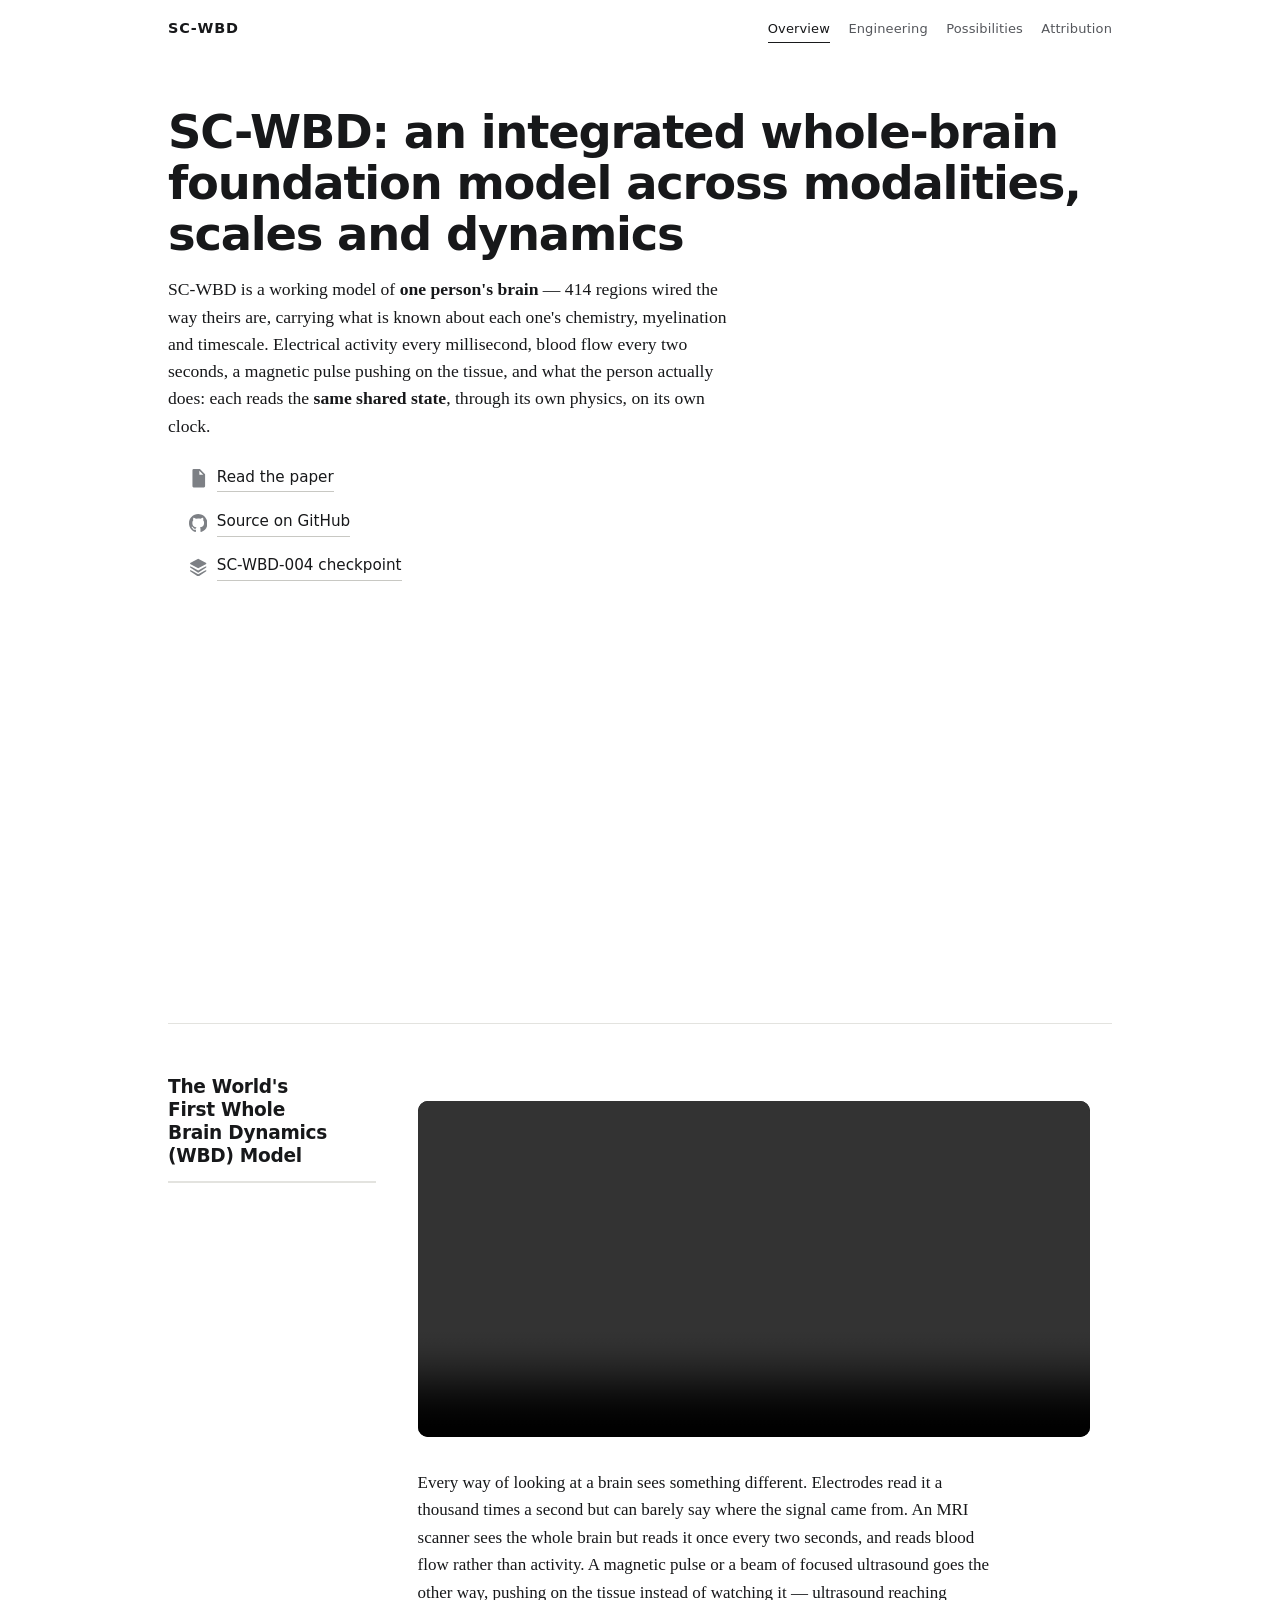
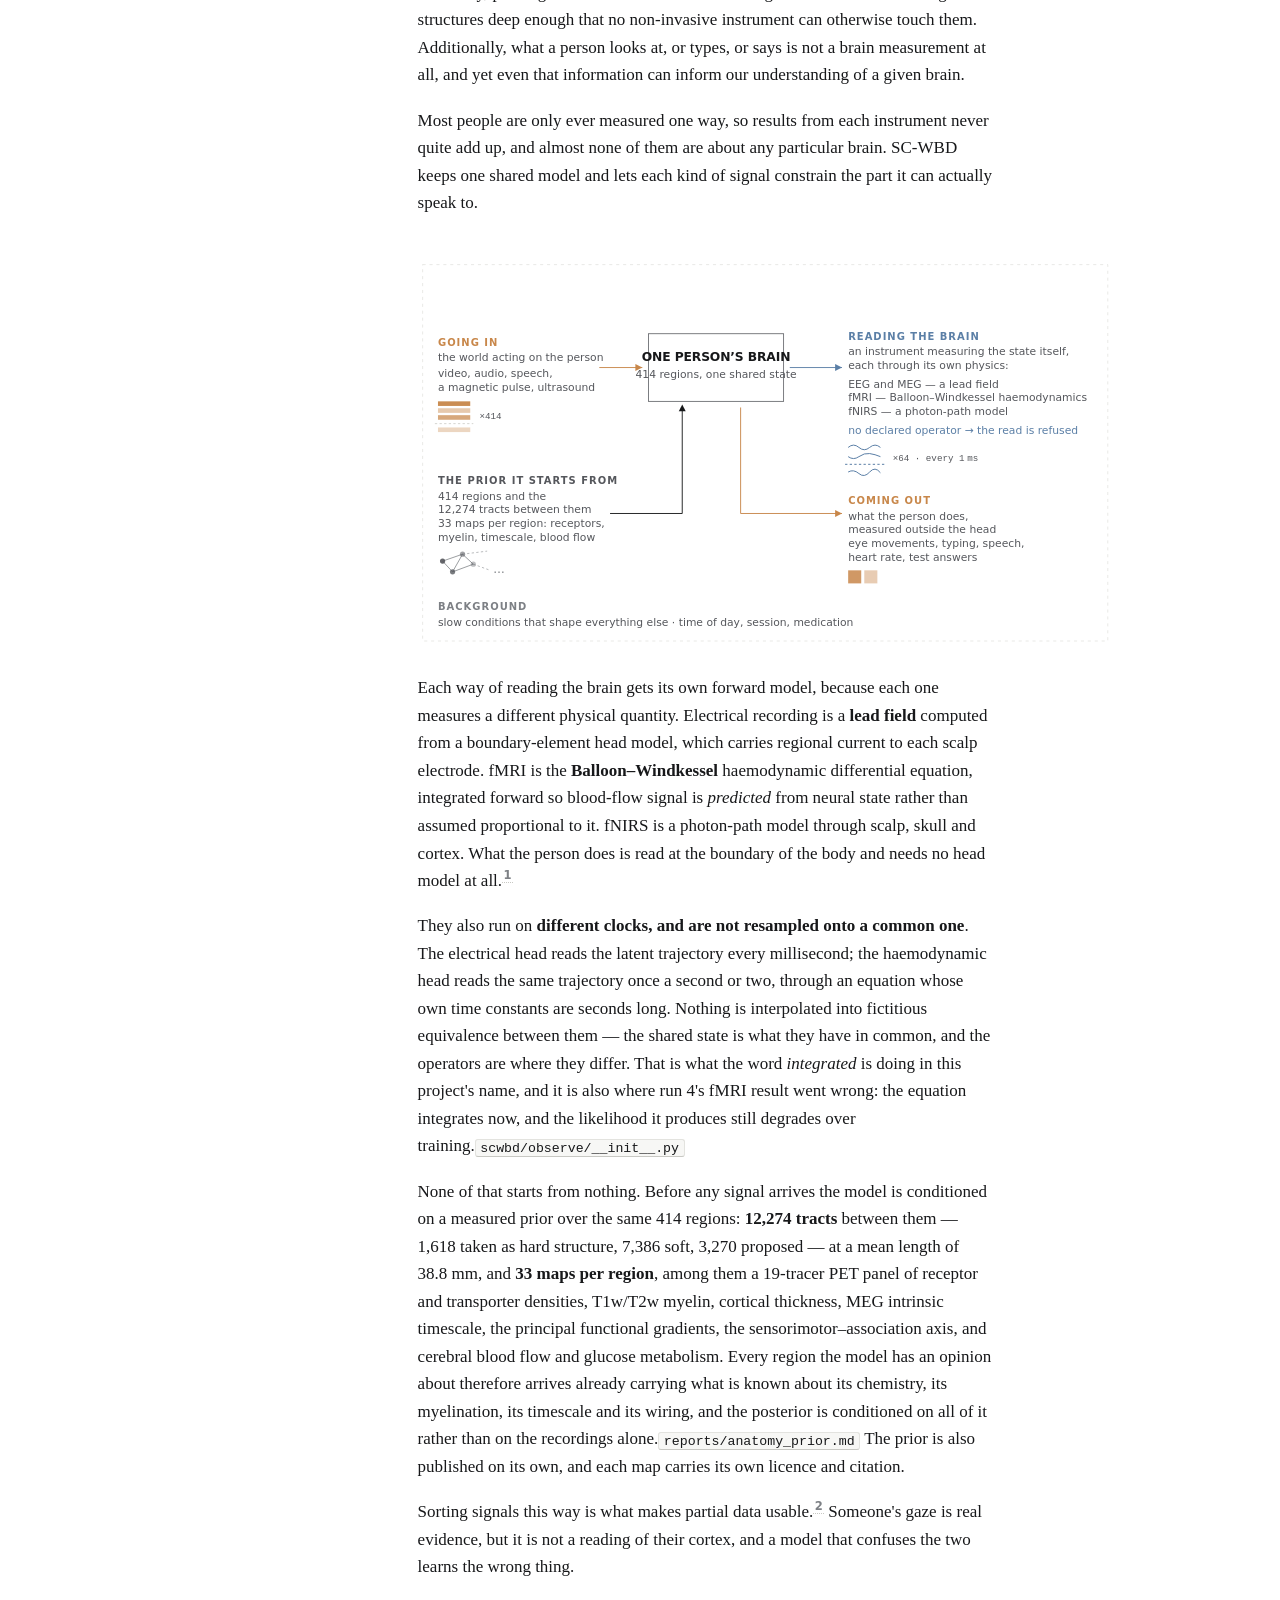
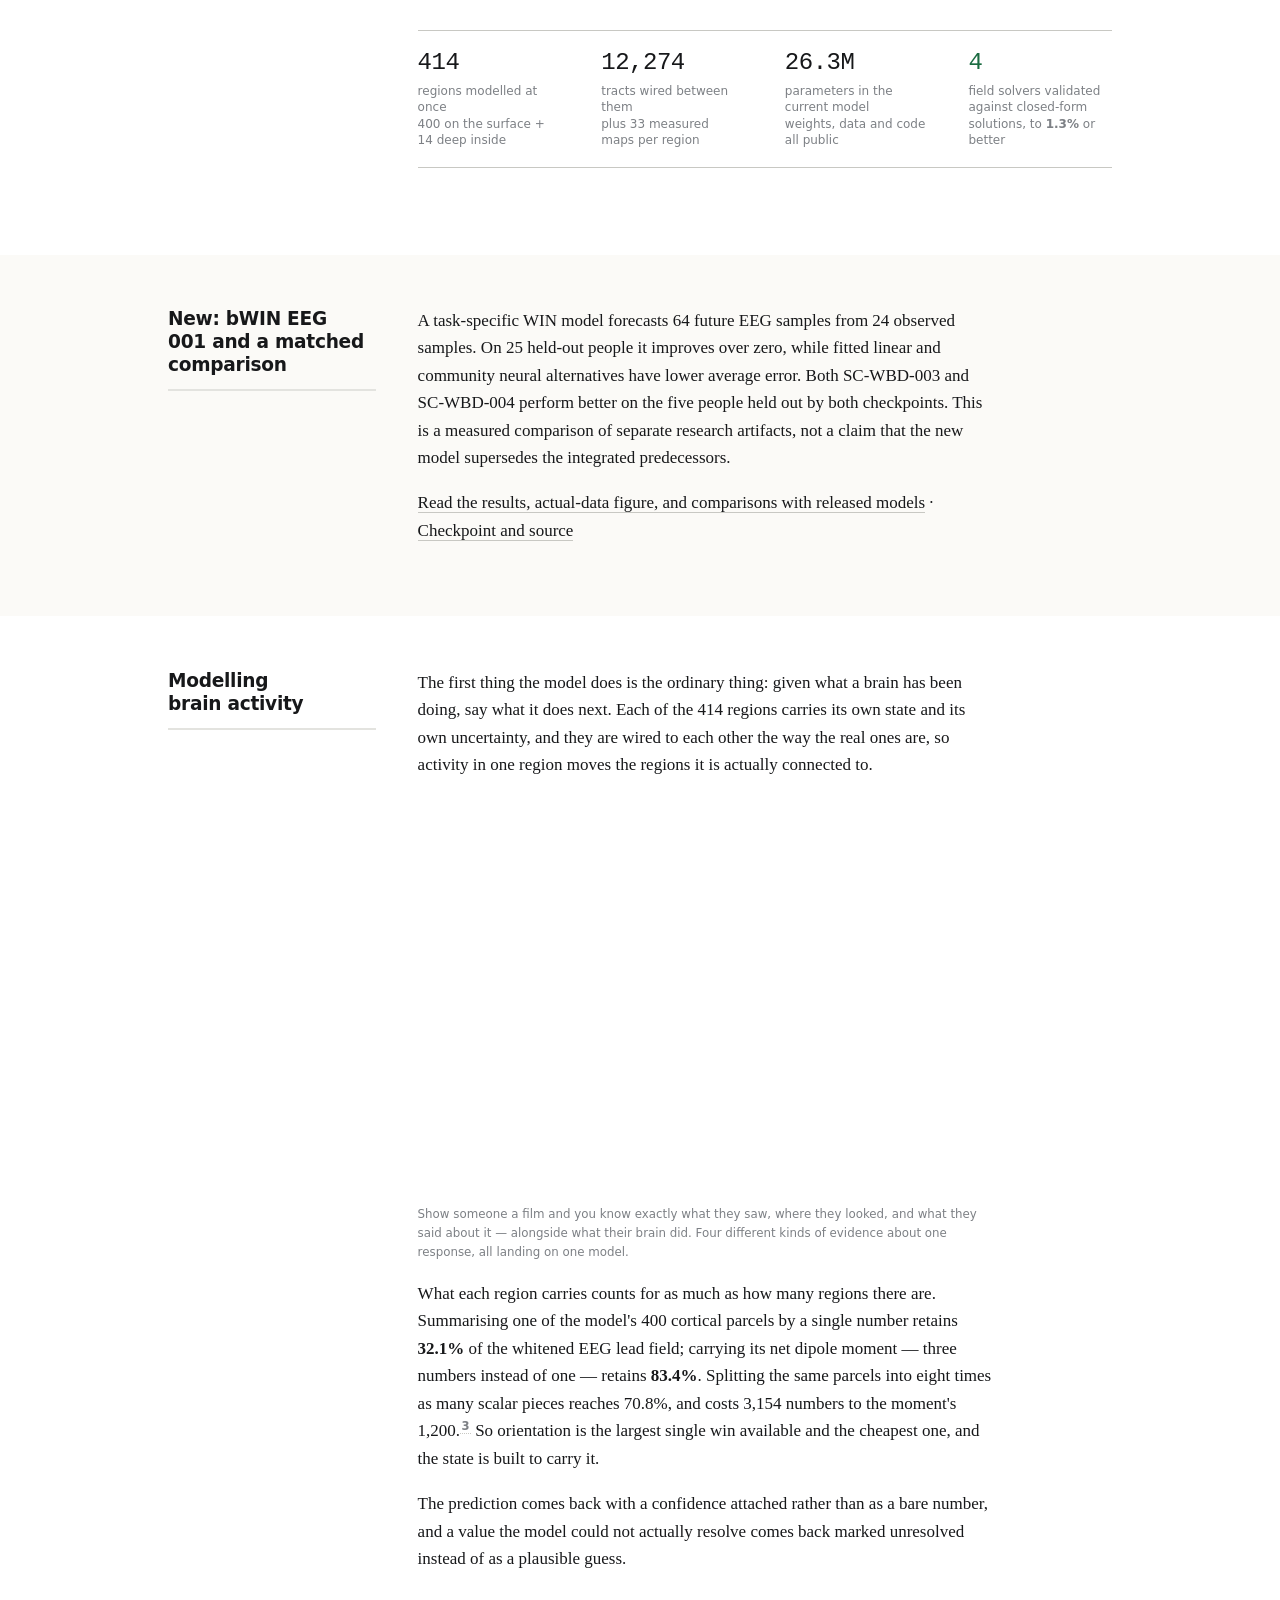
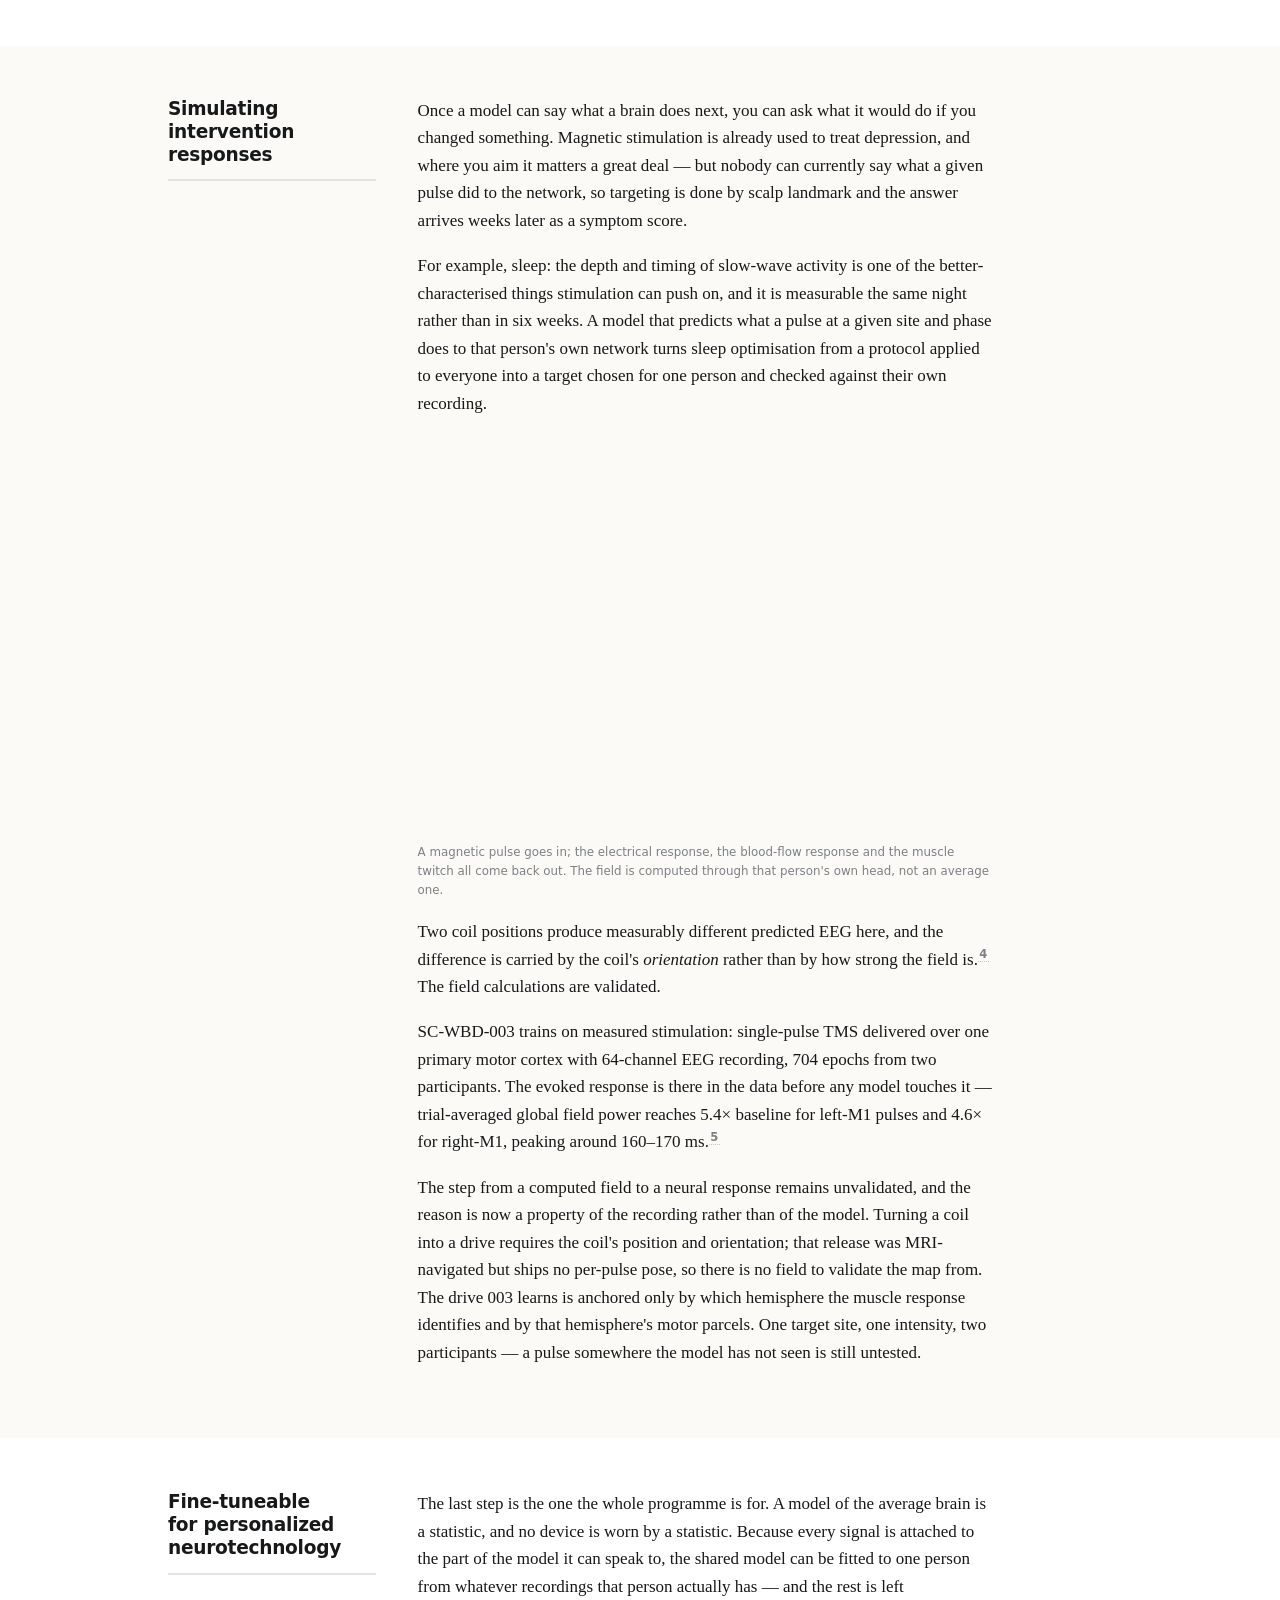
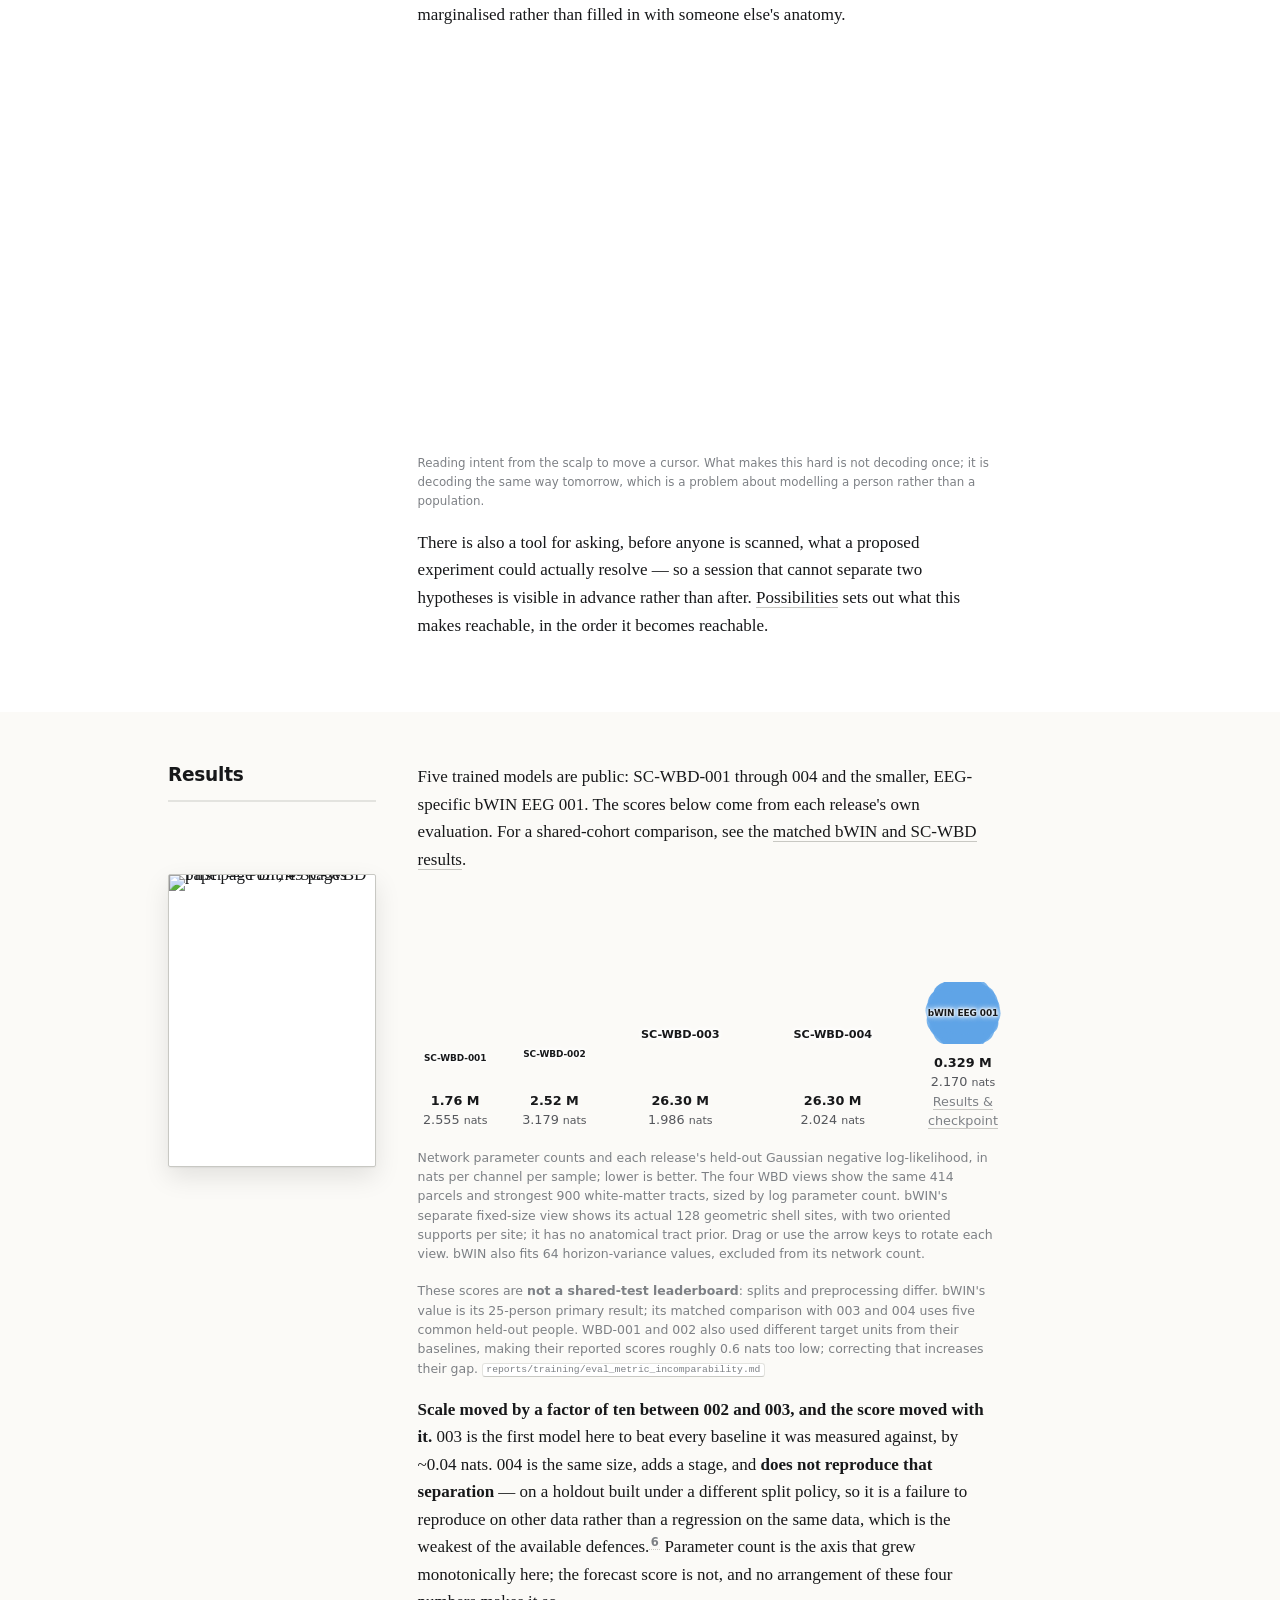
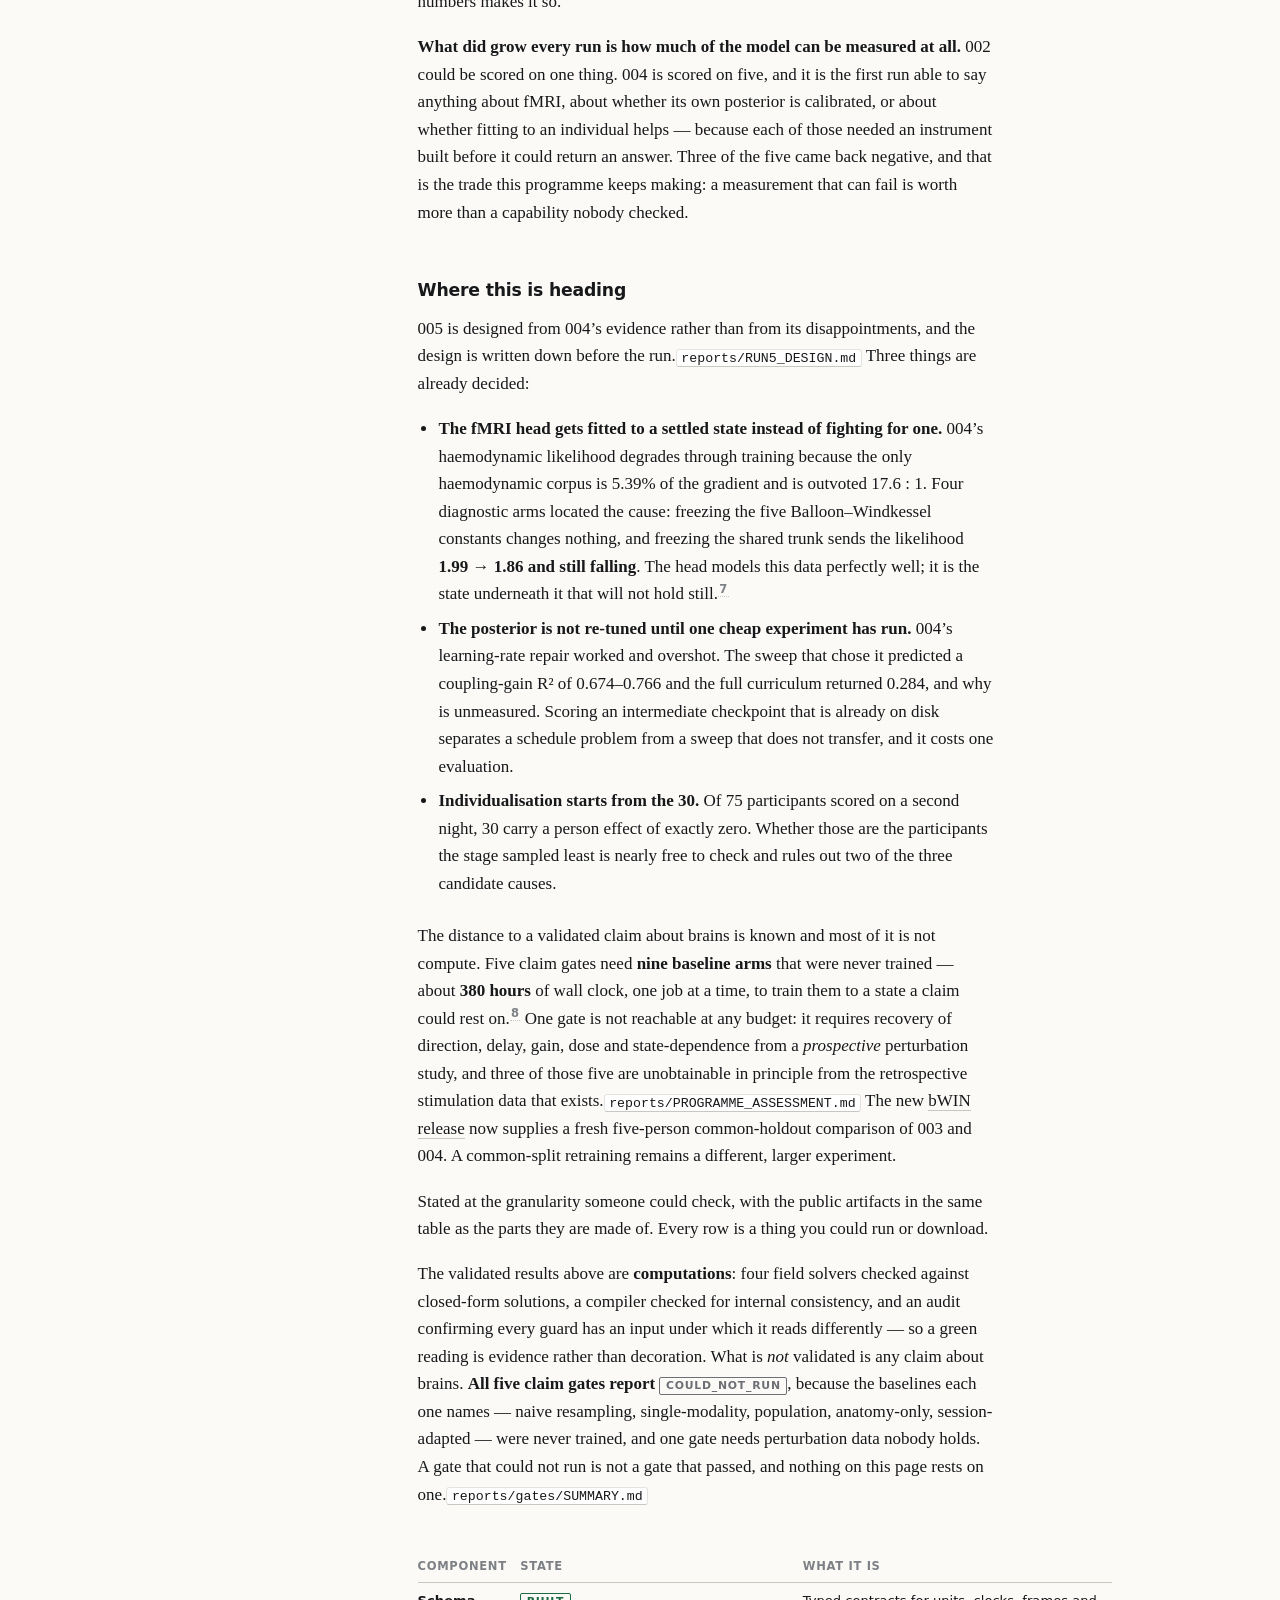
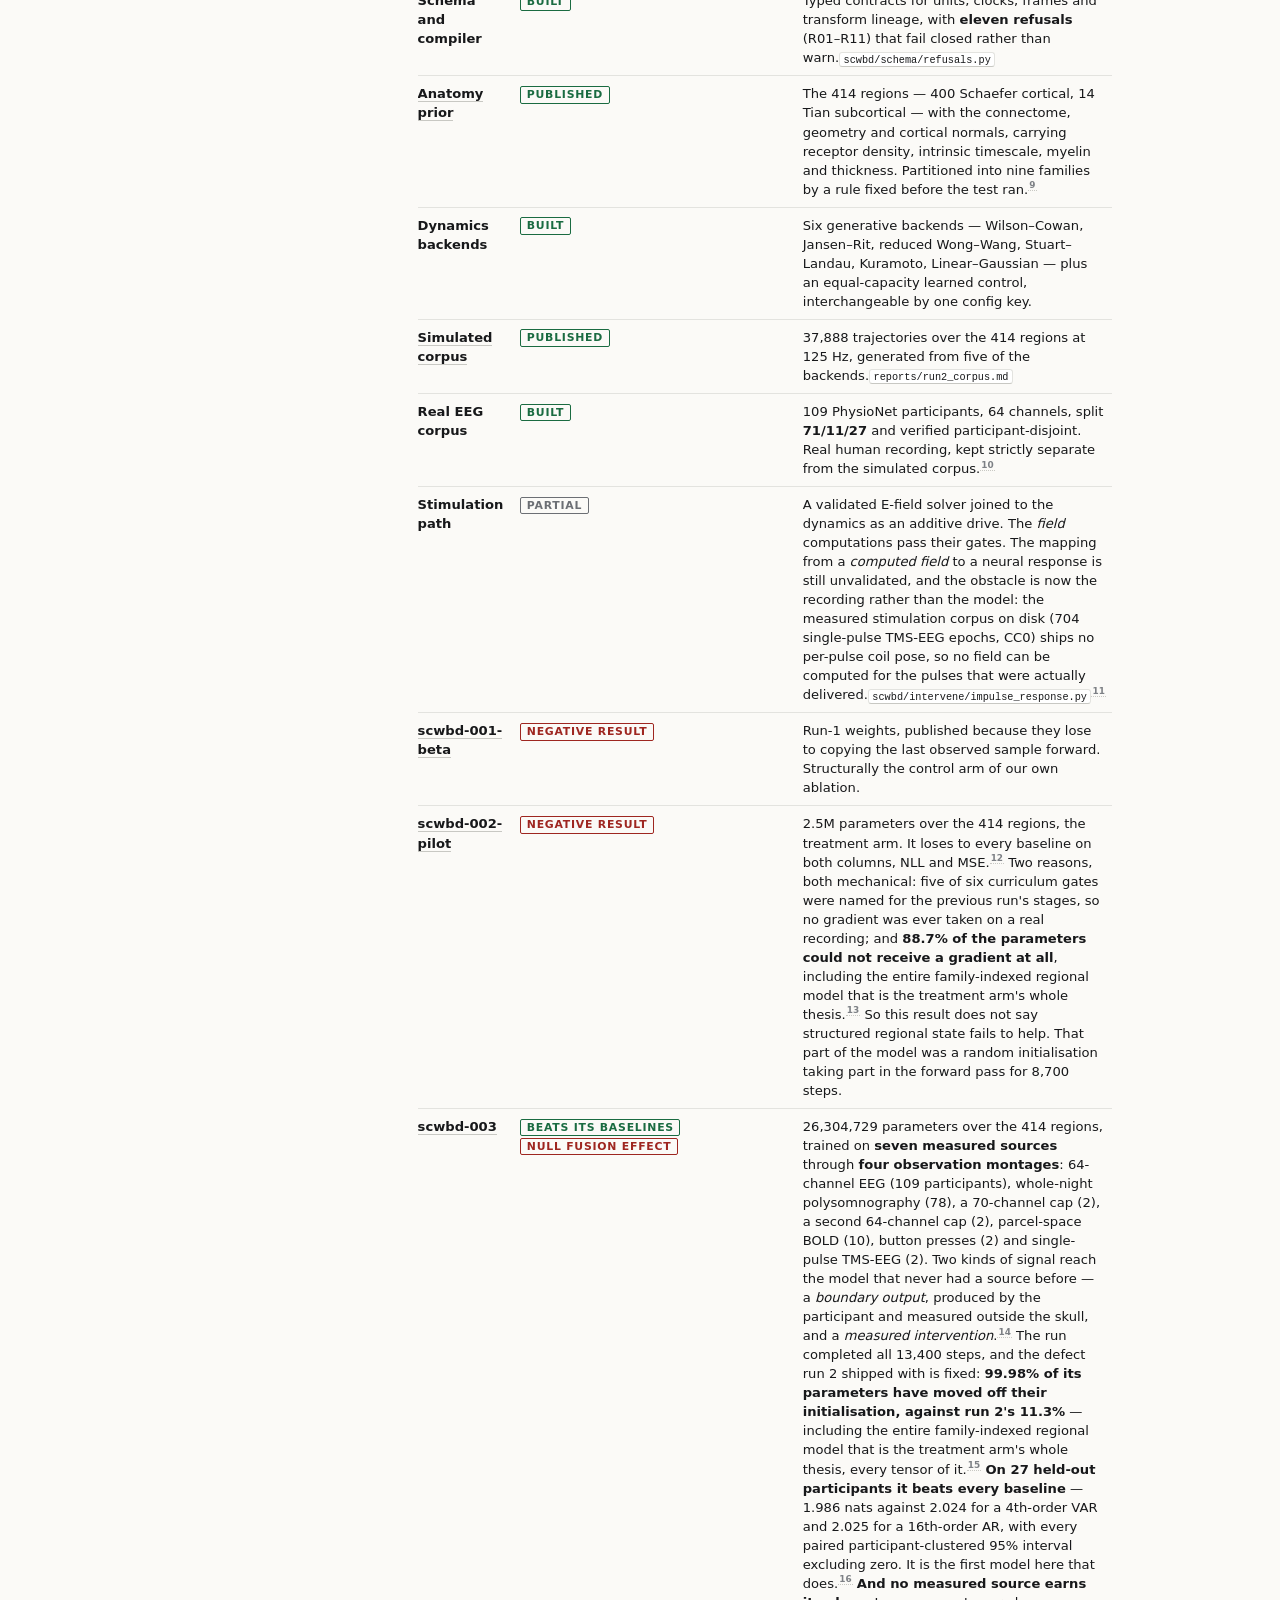
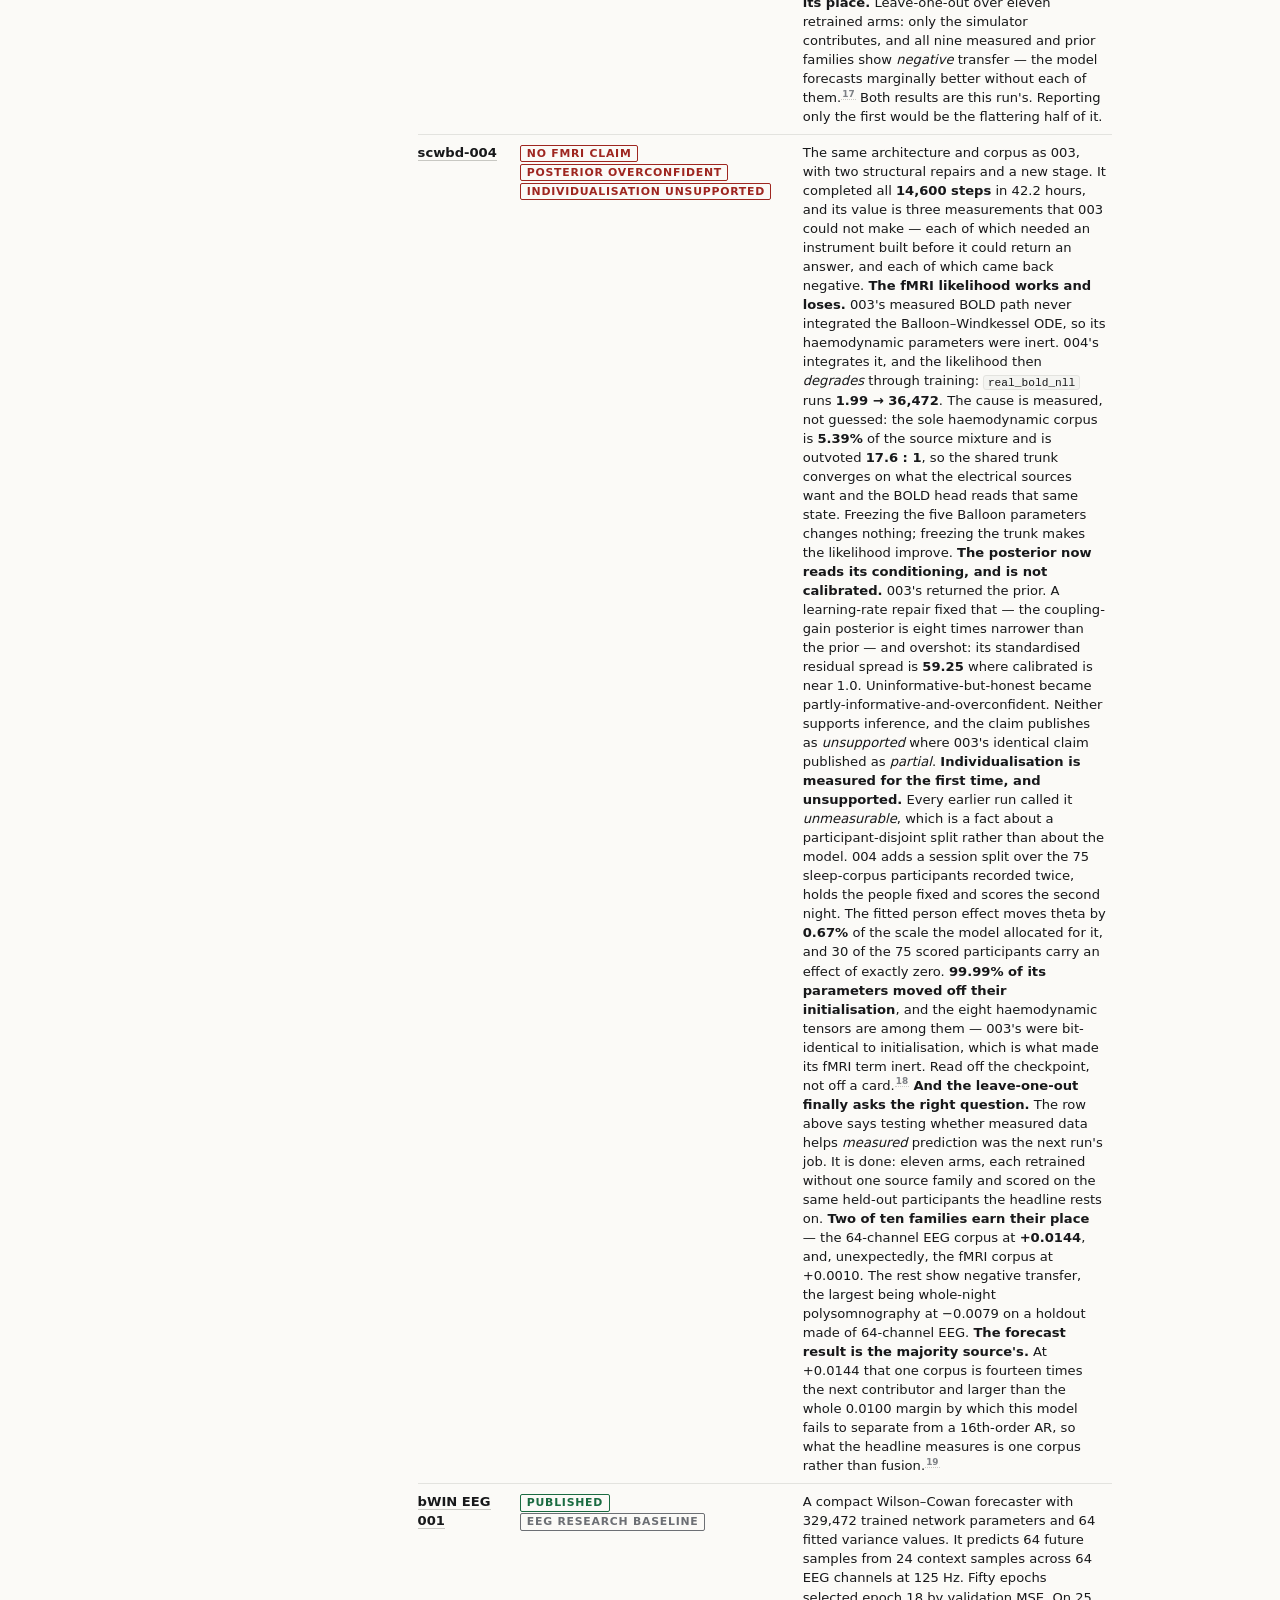
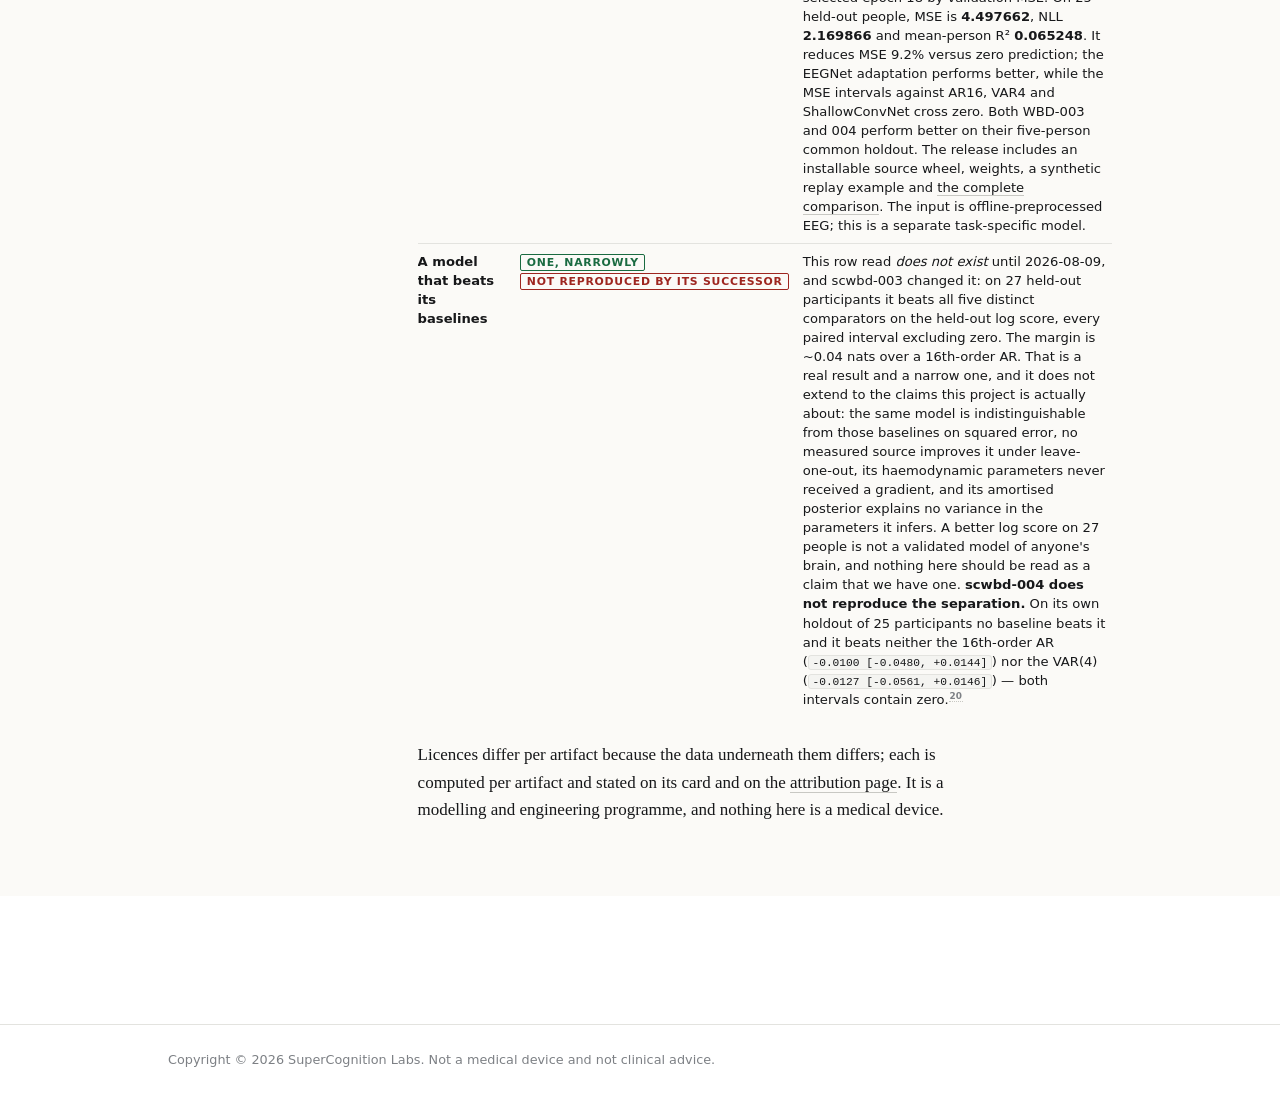
==== commit 15728834: "Include bWIN in released results and simplify engineering navigation" ====
--- a/docs/index.html
+++ b/docs/index.html
@@ -75,20 +75,7 @@
 </div>
 </div>
 </section>
-<section class="chapter" id="new-bwin-eeg-001-and-a-matched-comparison">
-<h2>New: bWIN EEG 001 and a matched comparison</h2>
-
-<p>A task-specific WIN model forecasts 64 future EEG samples from 24 observed
-samples. On 25 held-out people it improves over zero, while fitted linear and
-community neural alternatives have lower average error. Both SC-WBD-003 and
-SC-WBD-004 perform better on the five people held out by both checkpoints.
-This is a measured comparison of separate research artifacts, not a claim that
-the new model supersedes the integrated predecessors.</p>
-<p><a href="releases/bwin-eeg-001.html">Read the results, actual-data figure,
-community comparison and IBM-1 handoff</a> ·
-<a href="https://huggingface.co/brandonin/bwin-eeg-001">Checkpoint and source</a></p>
-</section>
-<section class="chapter tinted" id="the-world-s-first-whole-brain-dynamics-wbd-model">
+<section class="chapter" id="the-world-s-first-whole-brain-dynamics-wbd-model">
 <h2>The World's First Whole Brain Dynamics (WBD) Model</h2>
 
 
@@ -332,6 +319,19 @@
   <div><span class="n pass">4</span><span class="l">field solvers validated<br>against closed-form solutions, to <strong>1.3%</strong> or better</span></div>
 </div>
 </section>
+<section class="chapter tinted" id="new-bwin-eeg-001-and-a-matched-comparison">
+<h2>New: bWIN EEG 001 and a matched comparison</h2>
+
+<p>A task-specific WIN model forecasts 64 future EEG samples from 24 observed
+samples. On 25 held-out people it improves over zero, while fitted linear and
+community neural alternatives have lower average error. Both SC-WBD-003 and
+SC-WBD-004 perform better on the five people held out by both checkpoints.
+This is a measured comparison of separate research artifacts, not a claim that
+the new model supersedes the integrated predecessors.</p>
+<p><a href="releases/bwin-eeg-001.html">Read the results, actual-data figure,
+and comparisons with released models</a> ·
+<a href="https://huggingface.co/brandonin/bwin-eeg-001">Checkpoint and source</a></p>
+</section>
 <section class="chapter" id="modelling-brain-activity">
 <h2>Modelling brain activity</h2>
 
@@ -443,9 +443,10 @@
 <h2>Results</h2>
 
 
-<p>Four models are trained and public. Each is larger than the one before it and
-each is scored on participants held out of its own training, against the same
-bench of statistical baselines.</p>
+<p>Five trained models are public: SC-WBD-001 through 004 and the smaller,
+EEG-specific bWIN EEG 001. The scores below come from each release's own evaluation.
+For a shared-cohort comparison, see the
+<a href="releases/bwin-eeg-001.html">matched bWIN and SC-WBD results</a>.</p>
 
 <div class="runstack">
   <figure class="run" style="--w: 0.3934">
@@ -496,30 +497,34 @@
       <span class="runscore">2.024 <abbr title="nats per channel per sample">nats</abbr></span>
     </figcaption>
   </figure>
-  <figure class="run pending" style="--w: 1.0000">
+  <figure class="run" style="--w: 0.5">
     <span class="runbrain">
       <span class="runcrop"><canvas data-brain tabindex="0" role="img"
-              data-src="static/brain.json" data-edges="static/edges.json"
-              aria-label="SC-WBD-005, a design target of 146 M parameters, not trained and carrying no score. Drag or use the arrow keys to turn it."></canvas></span>
-      <span class="runmark">SC-WBD-005</span>
+              data-src="static/bwin-eeg-001/geometry.json" data-fill="0.70"
+              aria-label="bWIN EEG 001: its actual 128 template shell sites, not participant anatomy. 329,472 neural parameters; primary 25-person NLL 2.170. Drag or use the arrow keys to turn it."></canvas></span>
+      <span class="runmark">bWIN EEG 001</span>
     </span>
     <figcaption class="runnums">
-      <span class="runparams">146 M</span>
-      <span class="runscore runnone">not trained</span>
+      <span class="runparams">0.329 M</span>
+      <span class="runscore">2.170 <abbr title="nats per channel per sample">nats</abbr></span>
+      <a href="releases/bwin-eeg-001.html">Results &amp; checkpoint</a>
     </figcaption>
   </figure>
 </div>
 
-<p class="runlegend">Parameter count and held-out forecast score for every run,
-and the one being designed. Each brain is the same drawing &mdash; 414 parcels of
-one person&rsquo;s brain at their real coordinates over the strongest 900
-white-matter tracts &mdash; sized by the log of its parameter count, and each one
-turns: drag it, or tab to it and use the arrow keys. The score is a Gaussian
-negative log-likelihood in nats per channel per sample on participant-disjoint
-EEG, so lower is better, and the whole bench of baselines spans about 0.3 nats
-&mdash; these are small differences. 001 and 002 were scored in different units
-from their baselines and read roughly 0.6 nats low; correcting that moves both
-further behind, not closer.<a class="src" href="https://github.com/JacobFV/sc-wbd/blob/master/reports/training/eval_metric_incomparability.md">reports/training/eval_metric_incomparability.md</a></p>
+<p class="runlegend">Network parameter counts and each release's held-out Gaussian
+negative log-likelihood, in nats per channel per sample; lower is better. The four
+WBD views show the same 414 parcels and strongest 900 white-matter tracts, sized
+by log parameter count. bWIN's separate fixed-size view shows its actual 128
+geometric shell sites, with two oriented supports per site; it has no anatomical
+tract prior. Drag or use the arrow keys to rotate each view. bWIN also fits 64
+horizon-variance values, excluded from its network count.</p>
+<p class="runlegend">These scores are <strong>not a shared-test leaderboard</strong>:
+splits and preprocessing differ. bWIN's value is its 25-person primary result;
+its matched comparison with 003 and 004 uses five common held-out people. WBD-001
+and 002 also used different target units from their baselines, making their
+reported scores roughly 0.6 nats too low; correcting that increases their gap.
+<a class="src" href="https://github.com/JacobFV/sc-wbd/blob/master/reports/training/eval_metric_incomparability.md">reports/training/eval_metric_incomparability.md</a></p>
 
 <p><strong>Scale moved by a factor of ten between 002 and 003, and the score moved
 with it.</strong> 003 is the first model here to beat every baseline it was
@@ -815,6 +820,22 @@
   should not be quoted as any.</span></span></td>
 </tr>
 <tr>
+  <td data-label="Component"><strong><a href="https://huggingface.co/brandonin/bwin-eeg-001">bWIN EEG 001</a></strong></td>
+  <td data-label="State"><span class="chip pass">published</span>
+      <span class="chip unknown">EEG research baseline</span></td>
+  <td data-label="What it is">A compact Wilson–Cowan forecaster with 329,472 trained network parameters
+  and 64 fitted variance values. It predicts 64 future samples from 24 context
+  samples across 64 EEG channels at 125 Hz. Fifty epochs selected epoch 18 by
+  validation MSE. On 25 held-out people, MSE is <strong>4.497662</strong>, NLL
+  <strong>2.169866</strong> and mean-person R² <strong>0.065248</strong>.
+  It reduces MSE 9.2% versus zero prediction; the EEGNet adaptation performs
+  better, while the MSE intervals against AR16, VAR4 and ShallowConvNet cross
+  zero. Both WBD-003 and 004 perform better on their five-person common holdout.
+  The release includes an installable source wheel, weights, a synthetic replay
+  example and <a href="releases/bwin-eeg-001.html">the complete comparison</a>.
+  The input is offline-preprocessed EEG; this is a separate task-specific model.</td>
+</tr>
+<tr>
   <td data-label="Component"><strong>A model that beats its baselines</strong></td>
   <td data-label="State"><span class="chip pass">one, narrowly</span>
       <span class="chip fail">not reproduced by its successor</span></td>
